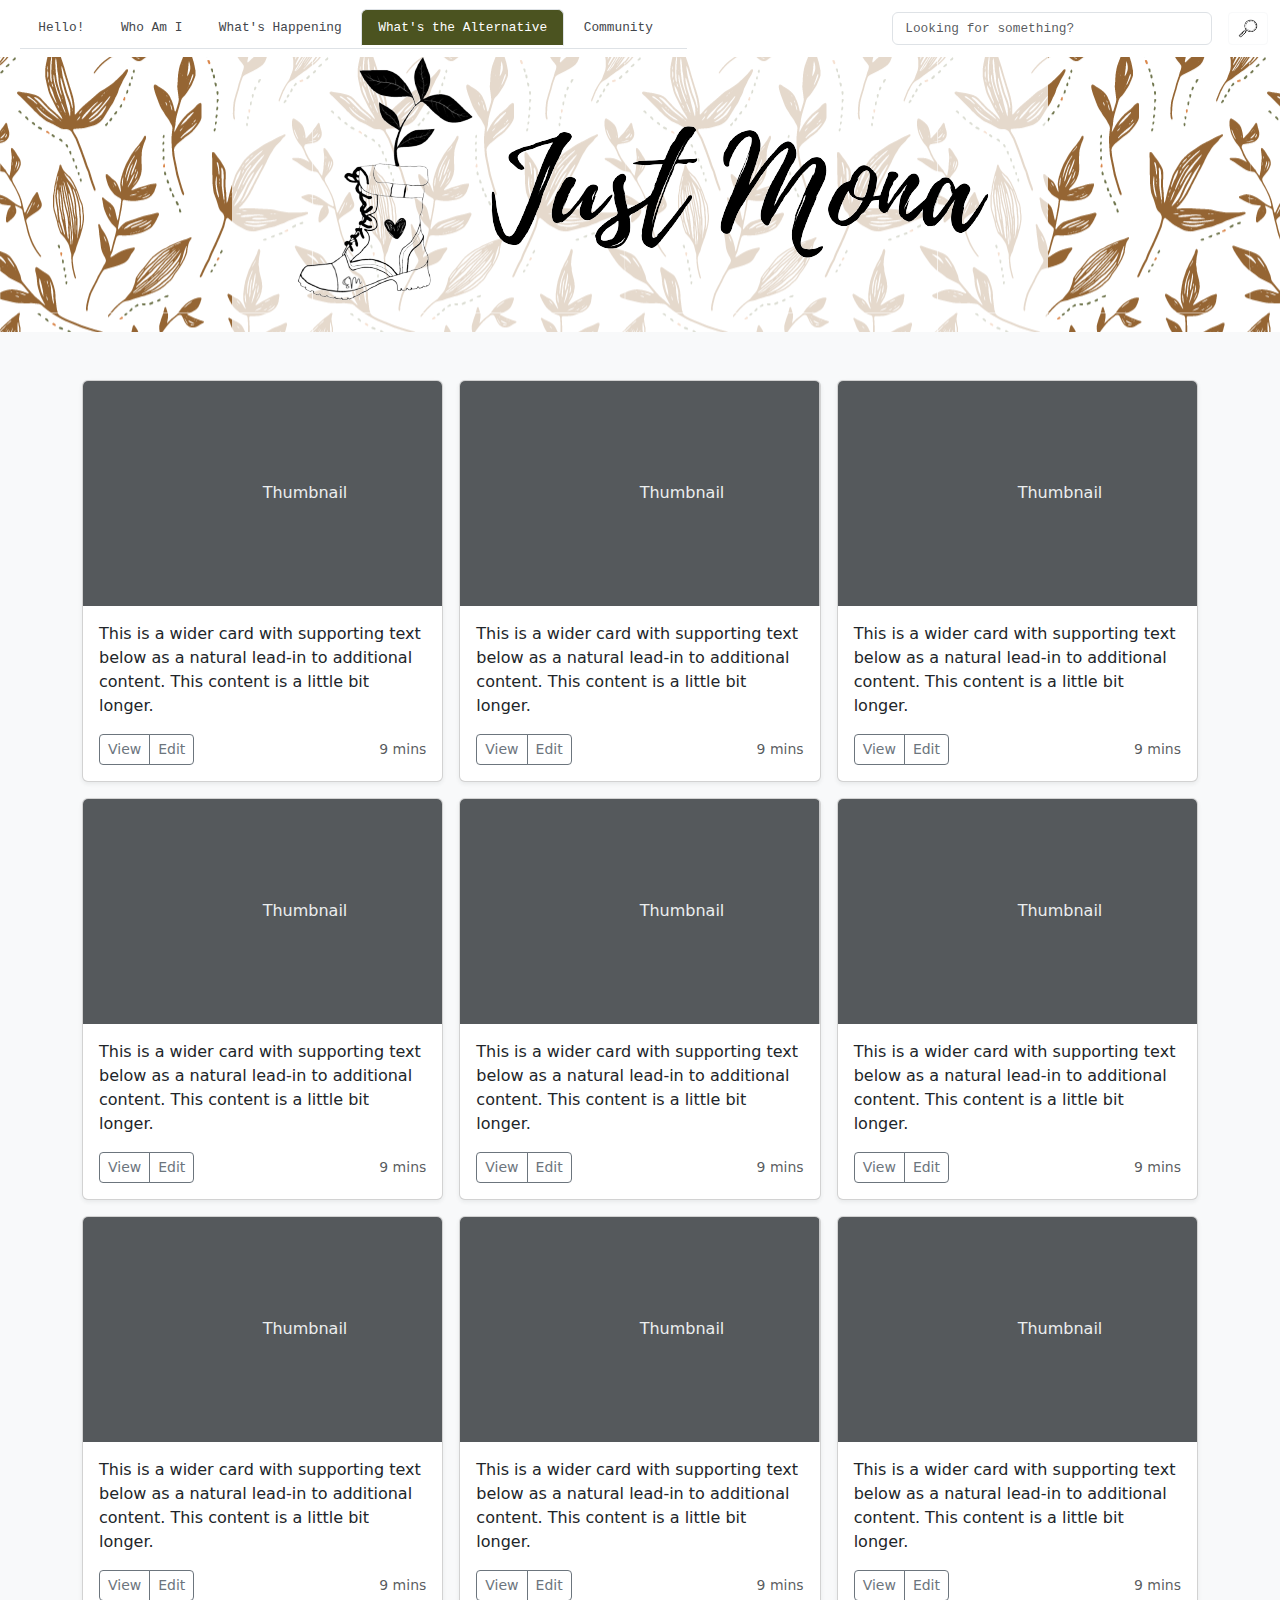
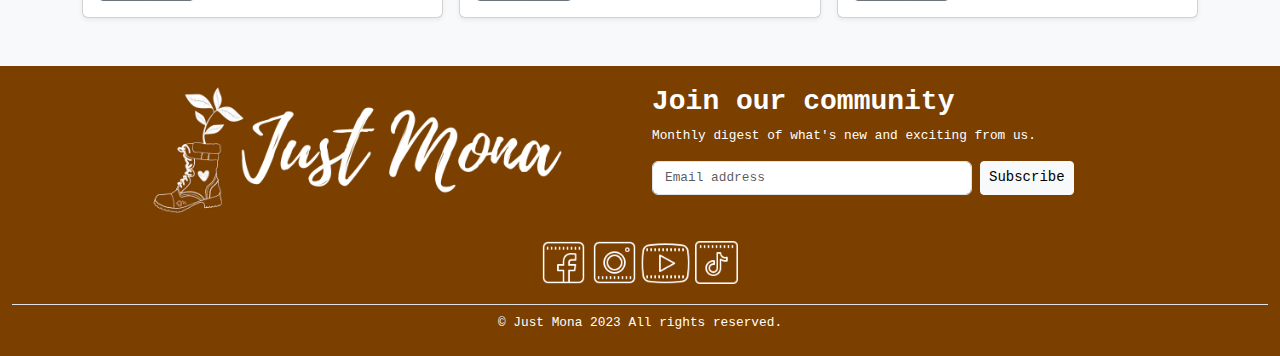
==== alternatives.html @ 9b521061 "activate multipage" ====
<!DOCTYPE html>
<html lang="en">
<head>
    <meta charset="UTF-8">
    <meta http-equiv="X-UA-Compatible" content="IE=edge">
    <meta name="viewport" content="width=device-width, initial-scale=1.0">
    <title>Document</title>
       <!-- bootstrap css -->
    <link href="bootstrap/css/bootstrap.min.css" rel="stylesheet">
    <link rel="stylesheet" href="style.css">
    
</head>
<body>
      <!-- navbar -->
<nav class="navbar fixed-top">
  <div class="container-fluid">
  
    <div class="d-md-none">
      <button class="navbar-toggler" type="button" data-bs-toggle="offcanvas" data-bs-target="#navbarOffcanvasmd" 
        aria-controls="navbarOffcanvasmdLabel">
        <img src="mp1\logo.png" class="menu">
      </button>
  </div>
  <div class="d-none d-md-block">
    <ul class="nav nav-tabs mx-2 pe-3">
      <li class="nav-item">
        <a class="nav-link" href="index.html">Hello!</a>
      </li>
      <li class="nav-item">
        <a class="nav-link" href="whoami.html">Who Am I</a>
      </li>
      <li class="nav-item">
        <a class="nav-link" href="whatshappening.html">What's Happening</a>
      </li>
      <li class="nav-item">
        <a class="nav-link active" href="alternatives.html">What's the Alternative</a>
      </li>
      <li class="nav-item">
        <a class="nav-link" href="community.html">Community</a>
      </li>
    </ul>
    </div>
    <div>
    <div class="d-flex float-end">
    <form class="me-3">
      <input type="text" class="form-control" placeholder="Looking for something?">
    </form>
    <button type="button" class="btn btn-outline-light btn-sm"><img src=mp1/icons8-search-80.png class="buttons"></button>
    </div>
    </div>
  <!-- offcanvas menu-->  
      <div class="offcanvas offcanvas-start" tabindex="-1" id="navbarOffcanvasmd" aria-labelledby="navbarOffcanvasmdLabel">
        <div class="d-flex justify-content-end">
        <button type="button" class="btn-close mx-2 my-2" data-bs-dismiss="offcanvas" aria-label="Close"></button>
        </div>
        <div class="offcanvasitem"><img src="mp1/banner2.png" class="img-fluid"></div>
        <br>
        <ul class="nav nav-pills flex-column text-center">
        <li> <a class="nav-link" aria-current="page" href="index.html">Hello!</a></li>
        <li> <a class="nav-link" href="whoami.html">Who Am I</a></li>
        <li> <a class="nav-link" href="whatshappening.html">What's Happening</a></li>
        <li> <a class="nav-link active" href="alternatives.html">What's the Alternative</a></li>
        <li> <a class="nav-link" href="community.html">Community</a></li>
        </ul>
        <br>
        <br>
        <br>
          <div class="container text-center">
            <form class="offcanvasitem">
                <h2><strong>Join our community</strong></h2>
                <p>Monthly digest of what's new and exciting from us.</p>
                <div class="d-flex gap-2">
                  <label for="newsletter1" class="visually-hidden">Email address</label>
                  <input id="newsletter1" type="text" class="form-control" placeholder="Email address">
                  <button class="btn btn-light" type="button">Subscribe</button>
                </div>
              </form>
          </div>
          <div class="container">
            <ul class="list-unstyled d-flex justify-content-center">
              <li><a class="link-dark" href="#"><img src=mp1/icons8-facebook-64.png class="icons"></a></li>
              <li><a class="link-dark" href="#"><img src=mp1/icons8-instagram-64.png class="icons"></a></li>
              <li><a class="link-dark" href="#"><img src=mp1/icons8-youtube-64.png class="icons"></a></li>
              <li><a class="link-dark" href="#"><img src=mp1/icons8-tiktok-64.png class="icons"></a></li>
            </ul>
          </div>
        </div>
      </div>
</nav>


      <!-- header -->
  <div class="containerheader">
    <div class="container-fluid text-center"> 
      <div class="d-none d-md-block"><img src="mp1/banner.png" class="banner"></div>
    </div>
  </div>
      <!-- content -->
      <div class="album py-5 bg-light">
        <div class="container">
    
          <div class="row row-cols-1 row-cols-sm-2 row-cols-md-3 g-3">
            <div class="col">
              <div class="card shadow-sm">
                <svg class="bd-placeholder-img card-img-top" width="100%" height="225" xmlns="http://www.w3.org/2000/svg" role="img" aria-label="Placeholder: Thumbnail" preserveAspectRatio="xMidYMid slice" focusable="false"><title>Placeholder</title><rect width="100%" height="100%" fill="#55595c"></rect><text x="50%" y="50%" fill="#eceeef" dy=".3em">Thumbnail</text></svg>
                <div class="card-body">
                  <p class="card-text">This is a wider card with supporting text below as a natural lead-in to additional content. This content is a little bit longer.</p>
                  <div class="d-flex justify-content-between align-items-center">
                    <div class="btn-group">
                      <button type="button" class="btn btn-sm btn-outline-secondary">View</button>
                      <button type="button" class="btn btn-sm btn-outline-secondary">Edit</button>
                    </div>
                    <small class="text-muted">9 mins</small>
                  </div>
                </div>
              </div>
            </div>
            <div class="col">
              <div class="card shadow-sm">
                <svg class="bd-placeholder-img card-img-top" width="100%" height="225" xmlns="http://www.w3.org/2000/svg" role="img" aria-label="Placeholder: Thumbnail" preserveAspectRatio="xMidYMid slice" focusable="false"><title>Placeholder</title><rect width="100%" height="100%" fill="#55595c"></rect><text x="50%" y="50%" fill="#eceeef" dy=".3em">Thumbnail</text></svg>
                <div class="card-body">
                  <p class="card-text">This is a wider card with supporting text below as a natural lead-in to additional content. This content is a little bit longer.</p>
                  <div class="d-flex justify-content-between align-items-center">
                    <div class="btn-group">
                      <button type="button" class="btn btn-sm btn-outline-secondary">View</button>
                      <button type="button" class="btn btn-sm btn-outline-secondary">Edit</button>
                    </div>
                    <small class="text-muted">9 mins</small>
                  </div>
                </div>
              </div>
            </div>
            <div class="col">
              <div class="card shadow-sm">
                <svg class="bd-placeholder-img card-img-top" width="100%" height="225" xmlns="http://www.w3.org/2000/svg" role="img" aria-label="Placeholder: Thumbnail" preserveAspectRatio="xMidYMid slice" focusable="false"><title>Placeholder</title><rect width="100%" height="100%" fill="#55595c"></rect><text x="50%" y="50%" fill="#eceeef" dy=".3em">Thumbnail</text></svg>
                <div class="card-body">
                  <p class="card-text">This is a wider card with supporting text below as a natural lead-in to additional content. This content is a little bit longer.</p>
                  <div class="d-flex justify-content-between align-items-center">
                    <div class="btn-group">
                      <button type="button" class="btn btn-sm btn-outline-secondary">View</button>
                      <button type="button" class="btn btn-sm btn-outline-secondary">Edit</button>
                    </div>
                    <small class="text-muted">9 mins</small>
                  </div>
                </div>
              </div>
            </div>
    
            <div class="col">
              <div class="card shadow-sm">
                <svg class="bd-placeholder-img card-img-top" width="100%" height="225" xmlns="http://www.w3.org/2000/svg" role="img" aria-label="Placeholder: Thumbnail" preserveAspectRatio="xMidYMid slice" focusable="false"><title>Placeholder</title><rect width="100%" height="100%" fill="#55595c"></rect><text x="50%" y="50%" fill="#eceeef" dy=".3em">Thumbnail</text></svg>
                <div class="card-body">
                  <p class="card-text">This is a wider card with supporting text below as a natural lead-in to additional content. This content is a little bit longer.</p>
                  <div class="d-flex justify-content-between align-items-center">
                    <div class="btn-group">
                      <button type="button" class="btn btn-sm btn-outline-secondary">View</button>
                      <button type="button" class="btn btn-sm btn-outline-secondary">Edit</button>
                    </div>
                    <small class="text-muted">9 mins</small>
                  </div>
                </div>
              </div>
            </div>
            <div class="col">
              <div class="card shadow-sm">
                <svg class="bd-placeholder-img card-img-top" width="100%" height="225" xmlns="http://www.w3.org/2000/svg" role="img" aria-label="Placeholder: Thumbnail" preserveAspectRatio="xMidYMid slice" focusable="false"><title>Placeholder</title><rect width="100%" height="100%" fill="#55595c"></rect><text x="50%" y="50%" fill="#eceeef" dy=".3em">Thumbnail</text></svg>
                <div class="card-body">
                  <p class="card-text">This is a wider card with supporting text below as a natural lead-in to additional content. This content is a little bit longer.</p>
                  <div class="d-flex justify-content-between align-items-center">
                    <div class="btn-group">
                      <button type="button" class="btn btn-sm btn-outline-secondary">View</button>
                      <button type="button" class="btn btn-sm btn-outline-secondary">Edit</button>
                    </div>
                    <small class="text-muted">9 mins</small>
                  </div>
                </div>
              </div>
            </div>
            <div class="col">
              <div class="card shadow-sm">
                <svg class="bd-placeholder-img card-img-top" width="100%" height="225" xmlns="http://www.w3.org/2000/svg" role="img" aria-label="Placeholder: Thumbnail" preserveAspectRatio="xMidYMid slice" focusable="false"><title>Placeholder</title><rect width="100%" height="100%" fill="#55595c"></rect><text x="50%" y="50%" fill="#eceeef" dy=".3em">Thumbnail</text></svg>
                <div class="card-body">
                  <p class="card-text">This is a wider card with supporting text below as a natural lead-in to additional content. This content is a little bit longer.</p>
                  <div class="d-flex justify-content-between align-items-center">
                    <div class="btn-group">
                      <button type="button" class="btn btn-sm btn-outline-secondary">View</button>
                      <button type="button" class="btn btn-sm btn-outline-secondary">Edit</button>
                    </div>
                    <small class="text-muted">9 mins</small>
                  </div>
                </div>
              </div>
            </div>
    
            <div class="col">
              <div class="card shadow-sm">
                <svg class="bd-placeholder-img card-img-top" width="100%" height="225" xmlns="http://www.w3.org/2000/svg" role="img" aria-label="Placeholder: Thumbnail" preserveAspectRatio="xMidYMid slice" focusable="false"><title>Placeholder</title><rect width="100%" height="100%" fill="#55595c"></rect><text x="50%" y="50%" fill="#eceeef" dy=".3em">Thumbnail</text></svg>
                <div class="card-body">
                  <p class="card-text">This is a wider card with supporting text below as a natural lead-in to additional content. This content is a little bit longer.</p>
                  <div class="d-flex justify-content-between align-items-center">
                    <div class="btn-group">
                      <button type="button" class="btn btn-sm btn-outline-secondary">View</button>
                      <button type="button" class="btn btn-sm btn-outline-secondary">Edit</button>
                    </div>
                    <small class="text-muted">9 mins</small>
                  </div>
                </div>
              </div>
            </div>
            <div class="col">
              <div class="card shadow-sm">
                <svg class="bd-placeholder-img card-img-top" width="100%" height="225" xmlns="http://www.w3.org/2000/svg" role="img" aria-label="Placeholder: Thumbnail" preserveAspectRatio="xMidYMid slice" focusable="false"><title>Placeholder</title><rect width="100%" height="100%" fill="#55595c"></rect><text x="50%" y="50%" fill="#eceeef" dy=".3em">Thumbnail</text></svg>
                <div class="card-body">
                  <p class="card-text">This is a wider card with supporting text below as a natural lead-in to additional content. This content is a little bit longer.</p>
                  <div class="d-flex justify-content-between align-items-center">
                    <div class="btn-group">
                      <button type="button" class="btn btn-sm btn-outline-secondary">View</button>
                      <button type="button" class="btn btn-sm btn-outline-secondary">Edit</button>
                    </div>
                    <small class="text-muted">9 mins</small>
                  </div>
                </div>
              </div>
            </div>
            <div class="col">
              <div class="card shadow-sm">
                <svg class="bd-placeholder-img card-img-top" width="100%" height="225" xmlns="http://www.w3.org/2000/svg" role="img" aria-label="Placeholder: Thumbnail" preserveAspectRatio="xMidYMid slice" focusable="false"><title>Placeholder</title><rect width="100%" height="100%" fill="#55595c"></rect><text x="50%" y="50%" fill="#eceeef" dy=".3em">Thumbnail</text></svg>
                <div class="card-body">
                  <p class="card-text">This is a wider card with supporting text below as a natural lead-in to additional content. This content is a little bit longer.</p>
                  <div class="d-flex justify-content-between align-items-center">
                    <div class="btn-group">
                      <button type="button" class="btn btn-sm btn-outline-secondary">View</button>
                      <button type="button" class="btn btn-sm btn-outline-secondary">Edit</button>
                    </div>
                    <small class="text-muted">9 mins</small>
                  </div>
                </div>
              </div>
            </div>
          </div>
        </div>
      </div>
   
      <!-- Footer -->
<footer class="footer">
<div class="container d-none d-md-block">
<div class="row py-3">
<div class="col text-center align-items-center">
  <img src="mp1/footer.png" alt="logo" class="footerlogo">
</div>
<div class="col">
  <form>
    <h3><strong>Join our community</strong> </h3>
    <p>Monthly digest of what's new and exciting from us.</p>
    <div class="d-flex gap-2">
      <label for="newsletter1" class="visually-hidden">Email address</label>
      <input id="newsletter1" type="text" class="form-control" placeholder="Email address">
      <button class="btn btn-light btn-sm" type="button">Subscribe</button>
    </div>
  </form>
</div>
</div>
</div>
<div class="container-fluid">
  <ul class="list-unstyled d-flex pt-2 justify-content-center">
    <li><a class="link-dark" href="#"><img src=mp1/icons8-facebook-64.png class="icons"></a></li>
    <li><a class="link-dark" href="#"><img src=mp1/icons8-instagram-64.png class="icons"></a></li>
    <li><a class="link-dark" href="#"><img src=mp1/icons8-youtube-64.png class="icons"></a></li>
    <li><a class="link-dark" href="#"><img src=mp1/icons8-tiktok-64.png class="icons"></a></li>
  </ul>
<div class="d-flex justify-content-center py-2 border-top">
  <p class="text-center">© Just Mona 2023 All rights reserved.</p>
</div>
</div>
</footer>
  
    <script src="bootstrap/js/bootstrap.bundle.min.js"></script>
</body>
</html>
---- style.css ----
.navbar {
  background: white;
  height: 5w;
}

.nav-pills .nav-link {
  font-family:'Courier New', Courier, monospace;
  font-size: 15px;
  padding: .5vw;
  color: #43464b;
}

.nav-pills .nav-link.active {
  color:white;
  background-color: #4b5320;
}

.nav-tabs .nav-link{
  font-family:'Courier New', Courier, monospace;
  font-size: 1vw;
  margin: .1vw;
  color: #43464b;
}

.nav-tabs .nav-link.active {
  color:white;
  background-color: #4b5320;
}

.button {
  border-radius: 50%;
}

.form-control {
  width: 25vw;
  min-height: 1.5vw;
  font-family:'Courier New', Courier, monospace;
  font-size: 1vw;
}

@media only screen and (max-width: 768px) {
  .form-control {
    width: 50vw;
    min-height: 8vw;
    font-family:'Courier New', Courier, monospace;
    font-size: 2vw;
  }
}

.buttons {
  height: 1.7vw;
  width: 1.7vw;
}

@media only screen and (max-width: 768px) {
  .buttons {
    height: 3vw;
    width: 3vw;

  }
}

.menu {
  background-color: white ;
  height: 8vw;
}

.containerheader {
  background-image: url("mp1/orange.png");
  align-content: center;
  
}

.banner {
  max-width: auto;
  height: auto;
  margin-top: 2vw;
  border: 2px;
  background-size:contain;
  background-color: rgba(255, 255, 255, 0.753)
  
}

.offcanvasitem {
  font-family:'Courier New', Courier, monospace;
  font-size: 10px;
  text-align: center;
}

.icons {
  height: 4vw;
  width: 4vw; 
  color:azure;
}

.footer {
  background-color: #7b3f00;
  font-family: 'Courier New', Courier, monospace;
  font-size: 1vw;
  color: white;;
  padding-top: 3px;
}

.footerlogo {
  height: 10vw;
  width:auto;
}
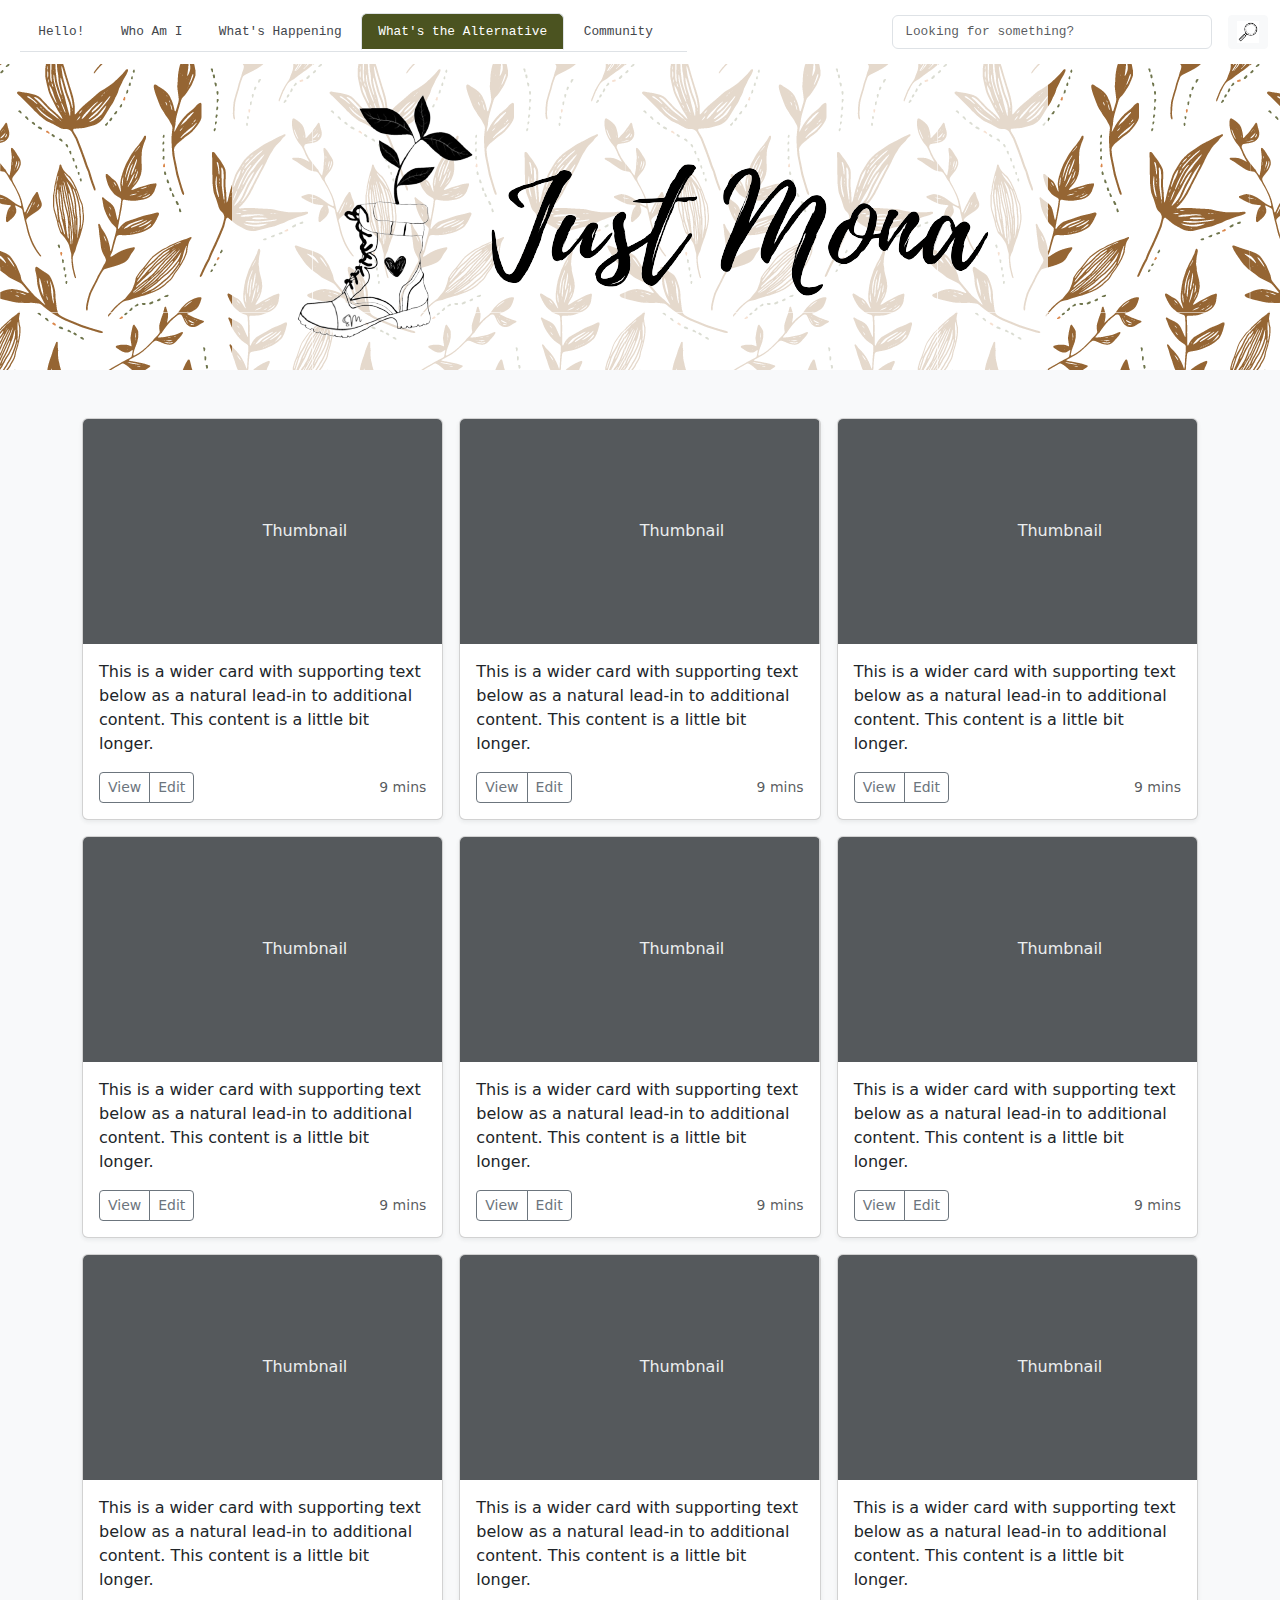
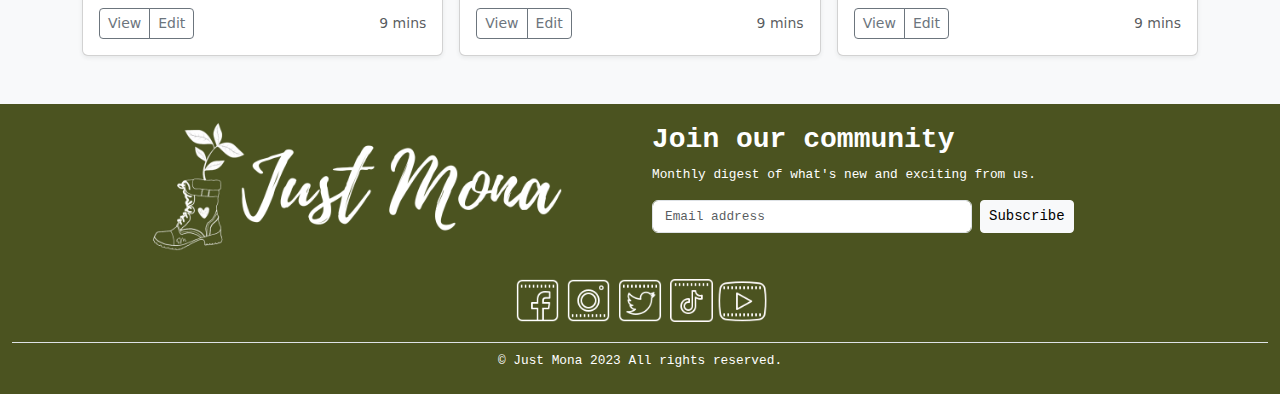
==== commit 7ff33120: "change in navbar" ====
--- a/alternatives.html
+++ b/alternatives.html
@@ -13,16 +13,13 @@
 <body>
       <!-- navbar -->
 <nav class="navbar fixed-top">
-  <div class="container-fluid">
-  
+  <div class="container-fluid ">
     <div class="d-md-none">
-      <button class="navbar-toggler" type="button" data-bs-toggle="offcanvas" data-bs-target="#navbarOffcanvasmd" 
-        aria-controls="navbarOffcanvasmdLabel">
-        <img src="mp1\logo.png" class="menu">
-      </button>
-  </div>
+        <img src="mp1\logo.png" class="menu" data-bs-toggle="offcanvas" role="button" data-bs-target="#navbarOffcanvas">
+    </div>
   <div class="d-none d-md-block">
     <ul class="nav nav-tabs mx-2 pe-3">
+    <!--Page active links-->
       <li class="nav-item">
         <a class="nav-link" href="index.html">Hello!</a>
       </li>
@@ -45,18 +42,27 @@
     <form class="me-3">
       <input type="text" class="form-control" placeholder="Looking for something?">
     </form>
-    <button type="button" class="btn btn-outline-light btn-sm"><img src=mp1/icons8-search-80.png class="buttons"></button>
+    <button type="button" class="btn btn-light btn-sm"><img src=mp1/icons8-search-80.png class="buttons"></button>
     </div>
     </div>
   <!-- offcanvas menu-->  
-      <div class="offcanvas offcanvas-start" tabindex="-1" id="navbarOffcanvasmd" aria-labelledby="navbarOffcanvasmdLabel">
-        <div class="d-flex justify-content-end">
-        <button type="button" class="btn-close mx-2 my-2" data-bs-dismiss="offcanvas" aria-label="Close"></button>
-        </div>
-        <div class="offcanvasitem"><img src="mp1/banner2.png" class="img-fluid"></div>
-        <br>
+      <div class="offcanvas offcanvas-start" data-bs-scroll="true" tabindex="-1" id="navbarOffcanvas">
+        <div class="offcanvas-header">
+        <div class="container">
+          <div class="row justify-content-end">
+        <button type="button" class="btn-close mx-2 my-2" data-bs-dismiss="offcanvas"></button>
+        </div>
+        <div class="row">
+          <img src="mp1/banner2.png" class="img-fluid">
+        </div>
+        </div>
+        </div>
+
+        <div class="offcanvas-body justify-content-center" id="offcanvasitem">
+        <br>
+      <!--Page active links-->
         <ul class="nav nav-pills flex-column text-center">
-        <li> <a class="nav-link" aria-current="page" href="index.html">Hello!</a></li>
+        <li> <a class="nav-link" href="index.html">Hello!</a></li>
         <li> <a class="nav-link" href="whoami.html">Who Am I</a></li>
         <li> <a class="nav-link" href="whatshappening.html">What's Happening</a></li>
         <li> <a class="nav-link active" href="alternatives.html">What's the Alternative</a></li>
@@ -64,8 +70,7 @@
         </ul>
         <br>
         <br>
-        <br>
-          <div class="container text-center">
+        <div class="container text-center">
             <form class="offcanvasitem">
                 <h2><strong>Join our community</strong></h2>
                 <p>Monthly digest of what's new and exciting from us.</p>
@@ -74,23 +79,26 @@
                   <input id="newsletter1" type="text" class="form-control" placeholder="Email address">
                   <button class="btn btn-light" type="button">Subscribe</button>
                 </div>
-              </form>
-          </div>
-          <div class="container">
+            </form>
+        </div>
+        <br>
+        <div class="container">
             <ul class="list-unstyled d-flex justify-content-center">
-              <li><a class="link-dark" href="#"><img src=mp1/icons8-facebook-64.png class="icons"></a></li>
-              <li><a class="link-dark" href="#"><img src=mp1/icons8-instagram-64.png class="icons"></a></li>
-              <li><a class="link-dark" href="#"><img src=mp1/icons8-youtube-64.png class="icons"></a></li>
-              <li><a class="link-dark" href="#"><img src=mp1/icons8-tiktok-64.png class="icons"></a></li>
+              <li><a href="#"><img src=mp1/icons8-facebook-64-dark.png class="icons"></a></li>
+              <li><a href="#"><img src=mp1/icons8-instagram-64-dark.png class="icons"></a></li>
+              <li><a href="#"><img src=mp1/icons8-twitter-squared-64-dark.png class="icons"></a></li>
+              <li><a href="#"><img src=mp1/icons8-tiktok-64-dark.png class="icons"></a></li>
+              <li><a href="#"><img src=mp1/icons8-youtube-64-dark.png class="icons"></a></li>
             </ul>
-          </div>
+        </div>
         </div>
       </div>
+  </div>
 </nav>
 
 
       <!-- header -->
-  <div class="containerheader">
+  <div class="homeheader">
     <div class="container-fluid text-center"> 
       <div class="d-none d-md-block"><img src="mp1/banner.png" class="banner"></div>
     </div>
@@ -249,9 +257,10 @@
   <img src="mp1/footer.png" alt="logo" class="footerlogo">
 </div>
 <div class="col">
-  <form>
+  
     <h3><strong>Join our community</strong> </h3>
     <p>Monthly digest of what's new and exciting from us.</p>
+    <form>
     <div class="d-flex gap-2">
       <label for="newsletter1" class="visually-hidden">Email address</label>
       <input id="newsletter1" type="text" class="form-control" placeholder="Email address">
@@ -265,8 +274,9 @@
   <ul class="list-unstyled d-flex pt-2 justify-content-center">
     <li><a class="link-dark" href="#"><img src=mp1/icons8-facebook-64.png class="icons"></a></li>
     <li><a class="link-dark" href="#"><img src=mp1/icons8-instagram-64.png class="icons"></a></li>
+    <li><a class="link-dark" href="#"><img src=mp1/icons8-twitter-squared-64.png class="icons"></a></li>
+    <li><a class="link-dark" href="#"><img src=mp1/icons8-tiktok-64.png class="icons"></a></li>
     <li><a class="link-dark" href="#"><img src=mp1/icons8-youtube-64.png class="icons"></a></li>
-    <li><a class="link-dark" href="#"><img src=mp1/icons8-tiktok-64.png class="icons"></a></li>
   </ul>
 <div class="d-flex justify-content-center py-2 border-top">
   <p class="text-center">© Just Mona 2023 All rights reserved.</p>
--- a/style.css
+++ b/style.css
@@ -1,8 +1,15 @@
+
 .navbar {
   background: white;
-  height: 5w;
+  height: 5vw;
 }
 
+@media only screen and (max-width:768px) {
+  .navbar{
+    background: #4b5320;
+    height: 12vw;
+  } 
+}
 .nav-pills .nav-link {
   font-family:'Courier New', Courier, monospace;
   font-size: 15px;
@@ -20,6 +27,7 @@
   font-size: 1vw;
   margin: .1vw;
   color: #43464b;
+  background-color: white;
 }
 
 .nav-tabs .nav-link.active {
@@ -27,8 +35,12 @@
   background-color: #4b5320;
 }
 
-.button {
+.menu {
+  background-color: white ;
+  height: 10vw;
+  padding: .5vw;
   border-radius: 50%;
+  align-items: center;
 }
 
 .form-control {
@@ -41,7 +53,7 @@
 @media only screen and (max-width: 768px) {
   .form-control {
     width: 50vw;
-    min-height: 8vw;
+    min-height: 5vw;
     font-family:'Courier New', Courier, monospace;
     font-size: 2vw;
   }
@@ -50,6 +62,7 @@
 .buttons {
   height: 1.7vw;
   width: 1.7vw;
+  background-color: white;
 }
 
 @media only screen and (max-width: 768px) {
@@ -60,12 +73,9 @@
   }
 }
 
-.menu {
-  background-color: white ;
-  height: 8vw;
-}
 
-.containerheader {
+
+.homeheader {
   background-image: url("mp1/orange.png");
   align-content: center;
   
@@ -74,10 +84,16 @@
 .banner {
   max-width: auto;
   height: auto;
-  margin-top: 2vw;
+  margin-top: 5vw;
   border: 2px;
   background-size:contain;
   background-color: rgba(255, 255, 255, 0.753)
+}
+
+.header {
+  max-width: auto;
+  height: 7vw;
+  margin-top: 5vw;
   
 }
 
@@ -94,7 +110,7 @@
 }
 
 .footer {
-  background-color: #7b3f00;
+  background-color: #4b5320;
   font-family: 'Courier New', Courier, monospace;
   font-size: 1vw;
   color: white;;
@@ -104,4 +120,37 @@
 .footerlogo {
   height: 10vw;
   width:auto;
-}+}
+
+.content {
+  font-family: 'Courier New', Courier, monospace;
+  font-size: medium;
+  color: white;
+  text-align: center;
+  background-color: #4b5320;
+  border: 2px;
+  border-color: aliceblue;
+  margin: 2px;
+}
+
+/* Who Am I */
+
+.profilepic {
+  height: 30vw;
+  width: 30vw;
+  border-radius: 50%;
+}
+
+.aboutmeone {
+  width:10vw;
+  height: auto;
+  float:left;
+  background-color: #4b5320;
+}
+
+.aboutmetwo {
+  width:90vw;
+  height: auto;
+  font-family: 'Courier New', Courier, monospace;
+}
+
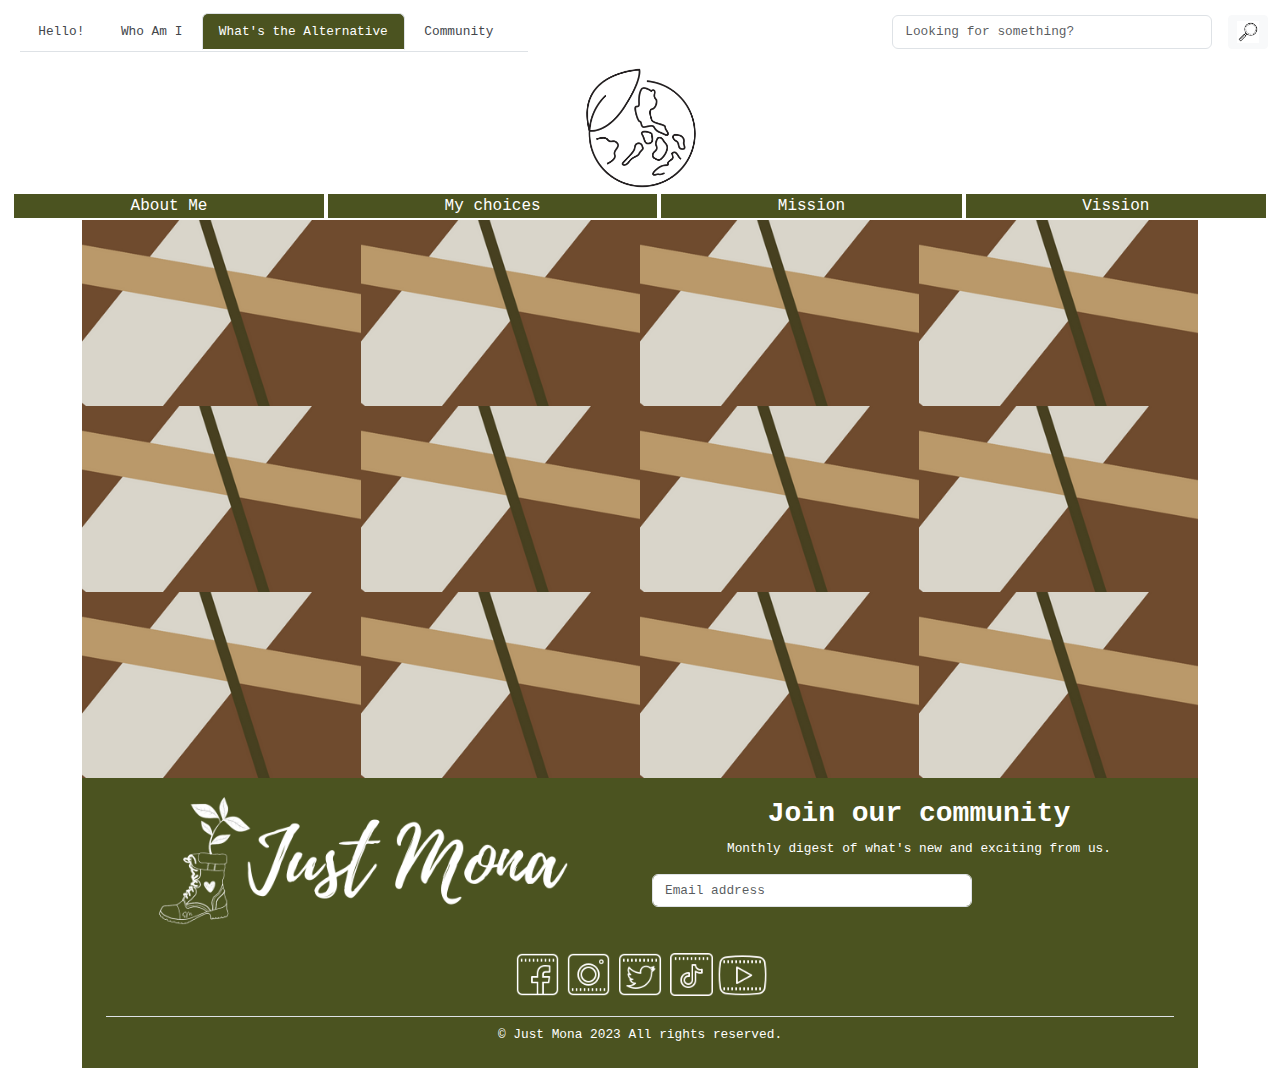
==== commit 789c481d: "changes" ====
--- a/alternatives.html
+++ b/alternatives.html
@@ -27,9 +27,6 @@
         <a class="nav-link" href="whoami.html">Who Am I</a>
       </li>
       <li class="nav-item">
-        <a class="nav-link" href="whatshappening.html">What's Happening</a>
-      </li>
-      <li class="nav-item">
         <a class="nav-link active" href="alternatives.html">What's the Alternative</a>
       </li>
       <li class="nav-item">
@@ -64,7 +61,6 @@
         <ul class="nav nav-pills flex-column text-center">
         <li> <a class="nav-link" href="index.html">Hello!</a></li>
         <li> <a class="nav-link" href="whoami.html">Who Am I</a></li>
-        <li> <a class="nav-link" href="whatshappening.html">What's Happening</a></li>
         <li> <a class="nav-link active" href="alternatives.html">What's the Alternative</a></li>
         <li> <a class="nav-link" href="community.html">Community</a></li>
         </ul>
@@ -77,7 +73,23 @@
                 <div class="d-flex gap-2">
                   <label for="newsletter1" class="visually-hidden">Email address</label>
                   <input id="newsletter1" type="text" class="form-control" placeholder="Email address">
-                  <button class="btn btn-light" type="button">Subscribe</button>
+                  <button class="btn btn-light btn-sm" type="button" data-bs-toggle="modal" data-bs-target="#subscribeModal">Subscribe</button>
+                    <div class="modal fade" id="subscribeModal" tabindex="-1" aria-labelledby="subscribeModalLabel" aria-hidden="true">
+                      <div class="modal-dialog">
+                        <div class="modal-content">
+                          <div class="modal-header">
+                            <h1 class="modal-title" id="subscribeModalLabel">Welcome!</h1>
+                            <button type="button" class="btn-close" data-bs-dismiss="modal" aria-label="Close"></button>
+                          </div>
+                          <div class="modal-body">
+                            Thank you for choosing to be a part of this community.
+                          </div>
+                          <div class="modal-footer">
+                            <button type="button" class="btn btn-secondary" data-bs-dismiss="modal">Close</button>
+                          </div>
+                        </div>
+                      </div>
+                    </div>
                 </div>
             </form>
         </div>
@@ -96,159 +108,216 @@
   </div>
 </nav>
 
-
       <!-- header -->
-  <div class="homeheader">
-    <div class="container-fluid text-center"> 
-      <div class="d-none d-md-block"><img src="mp1/banner.png" class="banner"></div>
-    </div>
-  </div>
+<div class="container-fluid text-center"> 
+  <div class="d-none d-md-block"><img src="mp1/earth.png" class="header">
+</div>
+</div>
+
       <!-- content -->
-      <div class="album py-5 bg-light">
-        <div class="container">
-    
-          <div class="row row-cols-1 row-cols-sm-2 row-cols-md-3 g-3">
-            <div class="col">
-              <div class="card shadow-sm">
-                <svg class="bd-placeholder-img card-img-top" width="100%" height="225" xmlns="http://www.w3.org/2000/svg" role="img" aria-label="Placeholder: Thumbnail" preserveAspectRatio="xMidYMid slice" focusable="false"><title>Placeholder</title><rect width="100%" height="100%" fill="#55595c"></rect><text x="50%" y="50%" fill="#eceeef" dy=".3em">Thumbnail</text></svg>
-                <div class="card-body">
-                  <p class="card-text">This is a wider card with supporting text below as a natural lead-in to additional content. This content is a little bit longer.</p>
-                  <div class="d-flex justify-content-between align-items-center">
-                    <div class="btn-group">
-                      <button type="button" class="btn btn-sm btn-outline-secondary">View</button>
-                      <button type="button" class="btn btn-sm btn-outline-secondary">Edit</button>
-                    </div>
-                    <small class="text-muted">9 mins</small>
-                  </div>
-                </div>
-              </div>
-            </div>
-            <div class="col">
-              <div class="card shadow-sm">
-                <svg class="bd-placeholder-img card-img-top" width="100%" height="225" xmlns="http://www.w3.org/2000/svg" role="img" aria-label="Placeholder: Thumbnail" preserveAspectRatio="xMidYMid slice" focusable="false"><title>Placeholder</title><rect width="100%" height="100%" fill="#55595c"></rect><text x="50%" y="50%" fill="#eceeef" dy=".3em">Thumbnail</text></svg>
-                <div class="card-body">
-                  <p class="card-text">This is a wider card with supporting text below as a natural lead-in to additional content. This content is a little bit longer.</p>
-                  <div class="d-flex justify-content-between align-items-center">
-                    <div class="btn-group">
-                      <button type="button" class="btn btn-sm btn-outline-secondary">View</button>
-                      <button type="button" class="btn btn-sm btn-outline-secondary">Edit</button>
-                    </div>
-                    <small class="text-muted">9 mins</small>
-                  </div>
-                </div>
-              </div>
-            </div>
-            <div class="col">
-              <div class="card shadow-sm">
-                <svg class="bd-placeholder-img card-img-top" width="100%" height="225" xmlns="http://www.w3.org/2000/svg" role="img" aria-label="Placeholder: Thumbnail" preserveAspectRatio="xMidYMid slice" focusable="false"><title>Placeholder</title><rect width="100%" height="100%" fill="#55595c"></rect><text x="50%" y="50%" fill="#eceeef" dy=".3em">Thumbnail</text></svg>
-                <div class="card-body">
-                  <p class="card-text">This is a wider card with supporting text below as a natural lead-in to additional content. This content is a little bit longer.</p>
-                  <div class="d-flex justify-content-between align-items-center">
-                    <div class="btn-group">
-                      <button type="button" class="btn btn-sm btn-outline-secondary">View</button>
-                      <button type="button" class="btn btn-sm btn-outline-secondary">Edit</button>
-                    </div>
-                    <small class="text-muted">9 mins</small>
-                  </div>
-                </div>
-              </div>
-            </div>
-    
-            <div class="col">
-              <div class="card shadow-sm">
-                <svg class="bd-placeholder-img card-img-top" width="100%" height="225" xmlns="http://www.w3.org/2000/svg" role="img" aria-label="Placeholder: Thumbnail" preserveAspectRatio="xMidYMid slice" focusable="false"><title>Placeholder</title><rect width="100%" height="100%" fill="#55595c"></rect><text x="50%" y="50%" fill="#eceeef" dy=".3em">Thumbnail</text></svg>
-                <div class="card-body">
-                  <p class="card-text">This is a wider card with supporting text below as a natural lead-in to additional content. This content is a little bit longer.</p>
-                  <div class="d-flex justify-content-between align-items-center">
-                    <div class="btn-group">
-                      <button type="button" class="btn btn-sm btn-outline-secondary">View</button>
-                      <button type="button" class="btn btn-sm btn-outline-secondary">Edit</button>
-                    </div>
-                    <small class="text-muted">9 mins</small>
-                  </div>
-                </div>
-              </div>
-            </div>
-            <div class="col">
-              <div class="card shadow-sm">
-                <svg class="bd-placeholder-img card-img-top" width="100%" height="225" xmlns="http://www.w3.org/2000/svg" role="img" aria-label="Placeholder: Thumbnail" preserveAspectRatio="xMidYMid slice" focusable="false"><title>Placeholder</title><rect width="100%" height="100%" fill="#55595c"></rect><text x="50%" y="50%" fill="#eceeef" dy=".3em">Thumbnail</text></svg>
-                <div class="card-body">
-                  <p class="card-text">This is a wider card with supporting text below as a natural lead-in to additional content. This content is a little bit longer.</p>
-                  <div class="d-flex justify-content-between align-items-center">
-                    <div class="btn-group">
-                      <button type="button" class="btn btn-sm btn-outline-secondary">View</button>
-                      <button type="button" class="btn btn-sm btn-outline-secondary">Edit</button>
-                    </div>
-                    <small class="text-muted">9 mins</small>
-                  </div>
-                </div>
-              </div>
-            </div>
-            <div class="col">
-              <div class="card shadow-sm">
-                <svg class="bd-placeholder-img card-img-top" width="100%" height="225" xmlns="http://www.w3.org/2000/svg" role="img" aria-label="Placeholder: Thumbnail" preserveAspectRatio="xMidYMid slice" focusable="false"><title>Placeholder</title><rect width="100%" height="100%" fill="#55595c"></rect><text x="50%" y="50%" fill="#eceeef" dy=".3em">Thumbnail</text></svg>
-                <div class="card-body">
-                  <p class="card-text">This is a wider card with supporting text below as a natural lead-in to additional content. This content is a little bit longer.</p>
-                  <div class="d-flex justify-content-between align-items-center">
-                    <div class="btn-group">
-                      <button type="button" class="btn btn-sm btn-outline-secondary">View</button>
-                      <button type="button" class="btn btn-sm btn-outline-secondary">Edit</button>
-                    </div>
-                    <small class="text-muted">9 mins</small>
-                  </div>
-                </div>
-              </div>
-            </div>
-    
-            <div class="col">
-              <div class="card shadow-sm">
-                <svg class="bd-placeholder-img card-img-top" width="100%" height="225" xmlns="http://www.w3.org/2000/svg" role="img" aria-label="Placeholder: Thumbnail" preserveAspectRatio="xMidYMid slice" focusable="false"><title>Placeholder</title><rect width="100%" height="100%" fill="#55595c"></rect><text x="50%" y="50%" fill="#eceeef" dy=".3em">Thumbnail</text></svg>
-                <div class="card-body">
-                  <p class="card-text">This is a wider card with supporting text below as a natural lead-in to additional content. This content is a little bit longer.</p>
-                  <div class="d-flex justify-content-between align-items-center">
-                    <div class="btn-group">
-                      <button type="button" class="btn btn-sm btn-outline-secondary">View</button>
-                      <button type="button" class="btn btn-sm btn-outline-secondary">Edit</button>
-                    </div>
-                    <small class="text-muted">9 mins</small>
-                  </div>
-                </div>
-              </div>
-            </div>
-            <div class="col">
-              <div class="card shadow-sm">
-                <svg class="bd-placeholder-img card-img-top" width="100%" height="225" xmlns="http://www.w3.org/2000/svg" role="img" aria-label="Placeholder: Thumbnail" preserveAspectRatio="xMidYMid slice" focusable="false"><title>Placeholder</title><rect width="100%" height="100%" fill="#55595c"></rect><text x="50%" y="50%" fill="#eceeef" dy=".3em">Thumbnail</text></svg>
-                <div class="card-body">
-                  <p class="card-text">This is a wider card with supporting text below as a natural lead-in to additional content. This content is a little bit longer.</p>
-                  <div class="d-flex justify-content-between align-items-center">
-                    <div class="btn-group">
-                      <button type="button" class="btn btn-sm btn-outline-secondary">View</button>
-                      <button type="button" class="btn btn-sm btn-outline-secondary">Edit</button>
-                    </div>
-                    <small class="text-muted">9 mins</small>
-                  </div>
-                </div>
-              </div>
-            </div>
-            <div class="col">
-              <div class="card shadow-sm">
-                <svg class="bd-placeholder-img card-img-top" width="100%" height="225" xmlns="http://www.w3.org/2000/svg" role="img" aria-label="Placeholder: Thumbnail" preserveAspectRatio="xMidYMid slice" focusable="false"><title>Placeholder</title><rect width="100%" height="100%" fill="#55595c"></rect><text x="50%" y="50%" fill="#eceeef" dy=".3em">Thumbnail</text></svg>
-                <div class="card-body">
-                  <p class="card-text">This is a wider card with supporting text below as a natural lead-in to additional content. This content is a little bit longer.</p>
-                  <div class="d-flex justify-content-between align-items-center">
-                    <div class="btn-group">
-                      <button type="button" class="btn btn-sm btn-outline-secondary">View</button>
-                      <button type="button" class="btn btn-sm btn-outline-secondary">Edit</button>
-                    </div>
-                    <small class="text-muted">9 mins</small>
-                  </div>
-                </div>
-              </div>
-            </div>
-          </div>
-        </div>
-      </div>
+      <div class="container-fluid">
+        <div class="d-none d-sm-block">
+           <div class="d-flex justify-content-around">
+             <div class="content flex-fill">About Me</div>
+             <div class="content flex-fill">My choices</div>
+             <div class="content flex-fill">Mission</div>
+             <div class="content flex-fill">Vission</div>
+           </div> 
+         </div>
+     </div>
+
+<div class="container text-center">
+  <div class="row" style="padding: 0; margin:0">
+    <div class="col-6 col-md-3" style="padding:0; margin:0">
+      <div id="carouselExampleSlidesOnly" class="carousel slide carousel-fade" data-bs-ride="carousel" data-bs-pause="false">
+        <div class="carousel-inner">
+          <div class="carousel-item active" data-bs-interval="5000">
+            <img src="alternative/water bottle/3.png" class="img-fluid" alt="mineral water bottle">
+          </div>
+          <div class="carousel-item" data-bs-interval="2000">
+            <img src="alternative/water bottle/2.png" class="img-fluid" alt="garbage water bottle">
+          </div>
+          <div class="carousel-item" data-bs-interval="2000">
+            <img src="alternative/water bottle/1.png" class="img-fluid" alt="waste wate bottle">
+          </div>
+        </div>
+      </div> 
+    </div>
+    <div class="col-6 col-md-3" style="padding:0; margin:0">
+      <div id="carouselExampleSlidesOnly" class="carousel slide carousel-fade" data-bs-ride="carousel"  data-bs-pause="false">
+        <div class="carousel-inner">
+          <div class="carousel-item active" data-bs-interval="5000">
+            <img src="alternative/water bottle/3.png" class="img-fluid" alt="mineral water bottle">
+          </div>
+          <div class="carousel-item" data-bs-interval="2000">
+            <img src="alternative/water bottle/2.png" class="img-fluid" alt="garbage water bottle">
+          </div>
+          <div class="carousel-item" data-bs-interval="2000">
+            <img src="alternative/water bottle/1.png" class="img-fluid" alt="waste wate bottle">
+          </div>
+        </div>
+      </div> 
+    </div>
+    <div class="col-6 col-md-3" style="padding:0; margin:0">
+      <div id="carouselExampleSlidesOnly" class="carousel slide carousel-fade" data-bs-ride="carousel" data-bs-pause="false">
+        <div class="carousel-inner">
+          <div class="carousel-item active" data-bs-interval="5000">
+            <img src="alternative/water bottle/3.png" class="img-fluid" alt="mineral water bottle">
+          </div>
+          <div class="carousel-item" data-bs-interval="2000">
+            <img src="alternative/water bottle/2.png" class="img-fluid" alt="garbage water bottle">
+          </div>
+          <div class="carousel-item" data-bs-interval="2000">
+            <img src="alternative/water bottle/1.png" class="img-fluid" alt="waste wate bottle">
+          </div>
+        </div>
+      </div> 
+    </div>
+    <div class="col-6 col-md-3" style="padding:0; margin:0">
+      <div id="carouselExampleSlidesOnly" class="carousel slide carousel-fade" data-bs-ride="carousel" data-bs-pause="false">
+        <div class="carousel-inner">
+          <div class="carousel-item active" data-bs-interval="5000">
+            <img src="alternative/water bottle/3.png" class="img-fluid" alt="mineral water bottle">
+          </div>
+          <div class="carousel-item" data-bs-interval="2000">
+            <img src="alternative/water bottle/2.png" class="img-fluid" alt="garbage water bottle">
+          </div>
+          <div class="carousel-item" data-bs-interval="2000">
+            <img src="alternative/water bottle/1.png" class="img-fluid" alt="waste wate bottle">
+          </div>
+        </div>
+      </div> 
+    </div>
+</div>
+
+<div class="row" style="padding: 0; margin:0">
+  <div class="col-6 col-md-3" style="padding:0; margin:0">
+    <div id="carouselExampleSlidesOnly" class="carousel slide carousel-fade" data-bs-ride="carousel" data-bs-pause="false">
+      <div class="carousel-inner">
+        <div class="carousel-item active" data-bs-interval="5000">
+          <img src="alternative/water bottle/3.png" class="img-fluid" alt="mineral water bottle">
+        </div>
+        <div class="carousel-item" data-bs-interval="2000">
+          <img src="alternative/water bottle/2.png" class="img-fluid" alt="garbage water bottle">
+        </div>
+        <div class="carousel-item" data-bs-interval="2000">
+          <img src="alternative/water bottle/1.png" class="img-fluid" alt="waste wate bottle">
+        </div>
+      </div>
+    </div> 
+  </div>
+  <div class="col-6 col-md-3" style="padding:0; margin:0">
+    <div id="carouselExampleSlidesOnly" class="carousel slide carousel-fade" data-bs-ride="carousel" data-bs-pause="false">
+      <div class="carousel-inner">
+        <div class="carousel-item active" data-bs-interval="5000">
+          <img src="alternative/water bottle/3.png" class="img-fluid" alt="mineral water bottle">
+        </div>
+        <div class="carousel-item" data-bs-interval="2000">
+          <img src="alternative/water bottle/2.png" class="img-fluid" alt="garbage water bottle">
+        </div>
+        <div class="carousel-item" data-bs-interval="2000">
+          <img src="alternative/water bottle/1.png" class="img-fluid" alt="waste wate bottle">
+        </div>
+      </div>
+    </div> 
+  </div>
+  <div class="col-6 col-md-3" style="padding:0; margin:0">
+    <div id="carouselExampleSlidesOnly" class="carousel slide carousel-fade" data-bs-ride="carousel" data-bs-pause="false">
+      <div class="carousel-inner">
+        <div class="carousel-item active" data-bs-interval="5000">
+          <img src="alternative/water bottle/3.png" class="img-fluid" alt="mineral water bottle">
+        </div>
+        <div class="carousel-item" data-bs-interval="2000">
+          <img src="alternative/water bottle/2.png" class="img-fluid" alt="garbage water bottle">
+        </div>
+        <div class="carousel-item" data-bs-interval="2000">
+          <img src="alternative/water bottle/1.png" class="img-fluid" alt="waste wate bottle">
+        </div>
+      </div>
+    </div> 
+  </div>
+  <div class="col-6 col-md-3" style="padding:0; margin:0">
+    <div id="carouselExampleSlidesOnly" class="carousel slide carousel-fade" data-bs-ride="carousel" data-bs-pause="false">
+      <div class="carousel-inner">
+        <div class="carousel-item active" data-bs-interval="5000">
+          <img src="alternative/water bottle/3.png" class="img-fluid" alt="mineral water bottle">
+        </div>
+        <div class="carousel-item" data-bs-interval="2000">
+          <img src="alternative/water bottle/2.png" class="img-fluid" alt="garbage water bottle">
+        </div>
+        <div class="carousel-item" data-bs-interval="2000">
+          <img src="alternative/water bottle/1.png" class="img-fluid" alt="waste wate bottle">
+        </div>
+      </div>
+    </div> 
+  </div>
+</div>
+
+<div class="row" style="padding: 0; margin:0">
+  <div class="col-6 col-md-3" style="padding:0; margin:0">
+    <div id="carouselExampleSlidesOnly" class="carousel slide carousel-fade" data-bs-ride="carousel" data-bs-pause="false">
+      <div class="carousel-inner">
+        <div class="carousel-item active" data-bs-interval="5000">
+          <img src="alternative/water bottle/3.png" class="img-fluid" alt="mineral water bottle">
+        </div>
+        <div class="carousel-item" data-bs-interval="2000">
+          <img src="alternative/water bottle/2.png" class="img-fluid" alt="garbage water bottle">
+        </div>
+        <div class="carousel-item" data-bs-interval="2000">
+          <img src="alternative/water bottle/1.png" class="img-fluid" alt="waste wate bottle">
+        </div>
+      </div>
+    </div> 
+  </div>
+  <div class="col-6 col-md-3" style="padding:0; margin:0">
+    <div id="carouselExampleSlidesOnly" class="carousel slide carousel-fade" data-bs-ride="carousel" data-bs-pause="false">
+      <div class="carousel-inner">
+        <div class="carousel-item active" data-bs-interval="5000">
+          <img src="alternative/water bottle/3.png" class="img-fluid" alt="mineral water bottle">
+        </div>
+        <div class="carousel-item" data-bs-interval="2000">
+          <img src="alternative/water bottle/2.png" class="img-fluid" alt="garbage water bottle">
+        </div>
+        <div class="carousel-item" data-bs-interval="2000">
+          <img src="alternative/water bottle/1.png" class="img-fluid" alt="waste wate bottle">
+        </div>
+      </div>
+    </div> 
+  </div>
+  <div class="col-6 col-md-3" style="padding:0; margin:0">
+    <div id="carouselExampleSlidesOnly" class="carousel slide carousel-fade" data-bs-ride="carousel" data-bs-pause="false">
+      <div class="carousel-inner">
+        <div class="carousel-item active" data-bs-interval="5000">
+          <img src="alternative/water bottle/3.png" class="img-fluid" alt="mineral water bottle">
+        </div>
+        <div class="carousel-item" data-bs-interval="2000">
+          <img src="alternative/water bottle/2.png" class="img-fluid" alt="garbage water bottle">
+        </div>
+        <div class="carousel-item" data-bs-interval="2000">
+          <img src="alternative/water bottle/1.png" class="img-fluid" alt="waste wate bottle">
+        </div>
+      </div>
+    </div> 
+  </div>
+  <div class="col-6 col-md-3" style="padding:0; margin:0">
+    <div id="carouselExampleSlidesOnly" class="carousel slide carousel-fade" data-bs-ride="carousel" data-bs-pause="false">
+      <div class="carousel-inner">
+        <div class="carousel-item active" data-bs-interval="5000">
+          <img src="alternative/water bottle/3.png" class="img-fluid" alt="mineral water bottle">
+        </div>
+        <div class="carousel-item" data-bs-interval="2000">
+          <img src="alternative/water bottle/2.png" class="img-fluid" alt="garbage water bottle">
+        </div>
+        <div class="carousel-item" data-bs-interval="2000">
+          <img src="alternative/water bottle/1.png" class="img-fluid" alt="waste wate bottle">
+        </div>
+      </div>
+    </div> 
+  </div>
+</div>
    
+
+
       <!-- Footer -->
 <footer class="footer">
 <div class="container d-none d-md-block">
@@ -264,7 +333,21 @@
     <div class="d-flex gap-2">
       <label for="newsletter1" class="visually-hidden">Email address</label>
       <input id="newsletter1" type="text" class="form-control" placeholder="Email address">
-      <button class="btn btn-light btn-sm" type="button">Subscribe</button>
+      <div class="modal fade" id="subscribeModal" tabindex="-1" aria-labelledby="subscribeModalLabel" aria-hidden="true">
+        <div class="modal-dialog">
+          <div class="modal-content">
+            <div class="modal-header">
+              <h1 class="modal-title" id="subscribeModalLabel">Welcome!</h1>
+              <button type="button" class="btn-close" data-bs-dismiss="modal" aria-label="Close"></button>
+            </div>
+            <div class="modal-body">
+              Thank you for choosing to be a part of this community.
+            </div>
+            <div class="modal-footer">
+              <button type="button" class="btn btn-secondary" data-bs-dismiss="modal">Close</button>
+            </div>
+          </div>
+        </div>
     </div>
   </form>
 </div>
--- a/style.css
+++ b/style.css
@@ -92,7 +92,7 @@
 
 .header {
   max-width: auto;
-  height: 7vw;
+  height: 10vw;
   margin-top: 5vw;
   
 }
@@ -122,6 +122,20 @@
   width:auto;
 }
 
+.modal-title {
+  font-family: 'Courier New', Courier, monospace;
+  font-size: xx-large;
+  color: black;
+  text-align: center;
+}
+
+.modal-body {
+  font-family: 'Courier New', Courier, monospace;
+  font-size: large;
+  font-style: oblique;
+  color: black;
+}
+
 .content {
   font-family: 'Courier New', Courier, monospace;
   font-size: medium;
@@ -131,26 +145,76 @@
   border: 2px;
   border-color: aliceblue;
   margin: 2px;
+  margin-bottom: 2px;
 }
 
 /* Who Am I */
 
 .profilepic {
+  height:25vw;
+  width: auto;
+  
+}
+
+@media only screen and (max-width: 768px) {
+  .profilepic {
+    height:auto;
+    width: 50vw;
+    padding-top: 12vw;
+  }
+}
+.title {
   height: 30vw;
-  width: 30vw;
-  border-radius: 50%;
-}
-
-.aboutmeone {
-  width:10vw;
+  align-items: center;
+  margin-left: 5px;
+}
+
+@media only screen and (max-width: 768px) {
+.title {
   height: auto;
-  float:left;
-  background-color: #4b5320;
-}
-
-.aboutmetwo {
-  width:90vw;
+  width:100vw;
+  margin-top: 5px;
+  align-self: center;
+}
+}
+
+.aboutme {
+  font-family: 'Courier New', Courier, monospace;
+  color: black;
+  font-weight: bold;
+  font-size: 15px;
+  text-align: center;
+  background-color: white;
+  padding: 5px;
+}
+
+.mission {
+  width: 40vw;
+  height:auto;
+  margin: 2px;
+  border-radius: 5%;
+}
+
+.flexlist {
+  font-family: 'Courier New', Courier, monospace;
+  font-size: 15px;
+  font-weight: bold;
+  color: black;
+  padding: 5px;
+}
+
+.emphasize {
+  font-family: 'Courier New', Courier, monospace;
+  font-size: 18px;
+  color: black;
+  font-weight:bolder;
+}
+
+#mandm {
+  background-image: url(mp1/oranges.png);
+  max-width: max-content;
   height: auto;
-  font-family: 'Courier New', Courier, monospace;
-}
-
+  align-items: center;
+  padding: 20px;
+}
+/* Alternative */
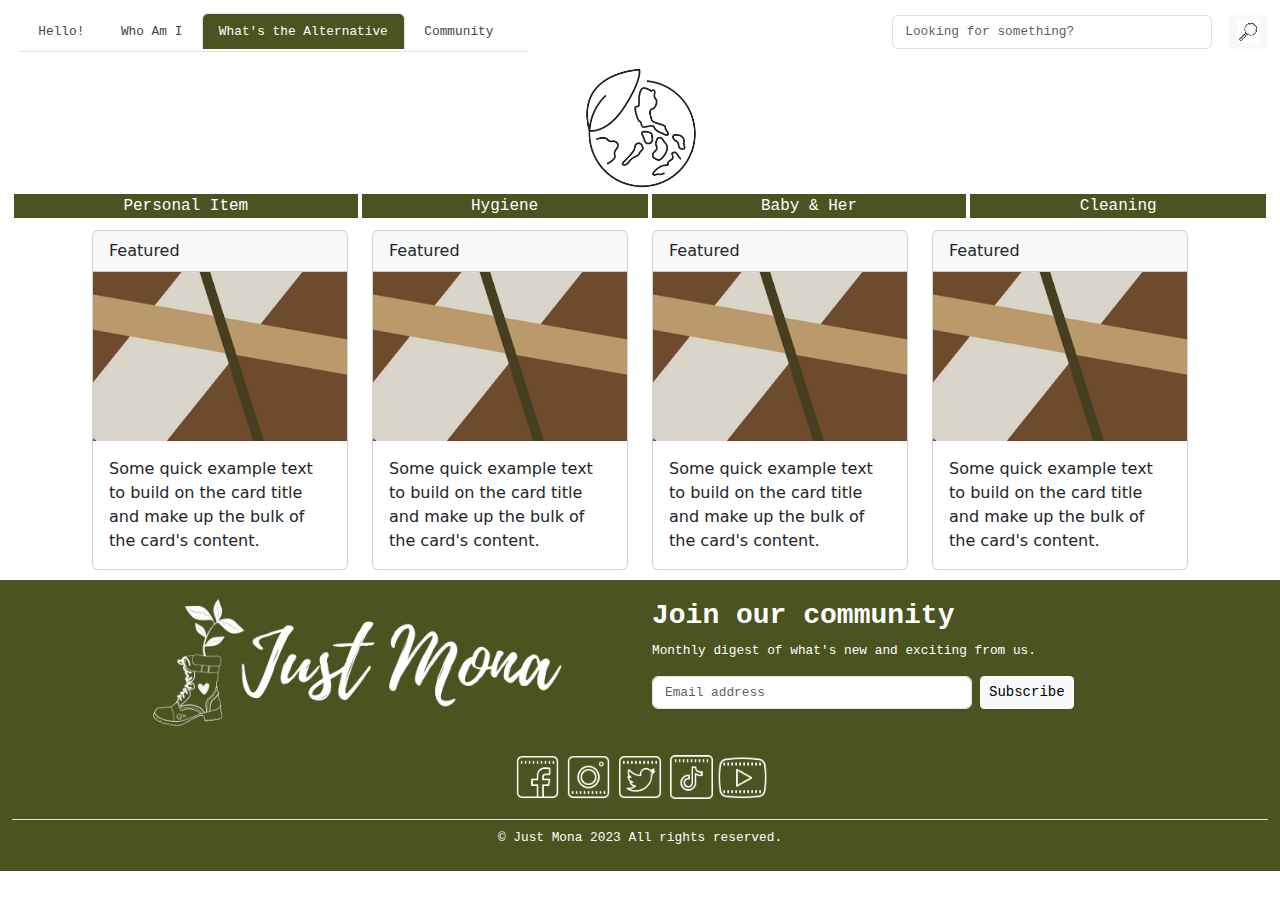
==== commit 78a07486: "subsribe botton" ====
--- a/alternatives.html
+++ b/alternatives.html
@@ -74,6 +74,7 @@
                   <label for="newsletter1" class="visually-hidden">Email address</label>
                   <input id="newsletter1" type="text" class="form-control" placeholder="Email address">
                   <button class="btn btn-light btn-sm" type="button" data-bs-toggle="modal" data-bs-target="#subscribeModal">Subscribe</button>
+                  <button class="btn btn-light btn-sm" type="button" data-bs-toggle="modal" data-bs-target="#subscribeModal">Subscribe</button>
                     <div class="modal fade" id="subscribeModal" tabindex="-1" aria-labelledby="subscribeModalLabel" aria-hidden="true">
                       <div class="modal-dialog">
                         <div class="modal-content">
@@ -110,263 +111,293 @@
 
       <!-- header -->
 <div class="container-fluid text-center"> 
-  <div class="d-none d-md-block"><img src="mp1/earth.png" class="header">
-</div>
-</div>
-
-      <!-- content -->
-      <div class="container-fluid">
-        <div class="d-none d-sm-block">
-           <div class="d-flex justify-content-around">
-             <div class="content flex-fill">About Me</div>
-             <div class="content flex-fill">My choices</div>
-             <div class="content flex-fill">Mission</div>
-             <div class="content flex-fill">Vission</div>
-           </div> 
-         </div>
-     </div>
-
-<div class="container text-center">
-  <div class="row" style="padding: 0; margin:0">
-    <div class="col-6 col-md-3" style="padding:0; margin:0">
-      <div id="carouselExampleSlidesOnly" class="carousel slide carousel-fade" data-bs-ride="carousel" data-bs-pause="false">
-        <div class="carousel-inner">
-          <div class="carousel-item active" data-bs-interval="5000">
-            <img src="alternative/water bottle/3.png" class="img-fluid" alt="mineral water bottle">
-          </div>
-          <div class="carousel-item" data-bs-interval="2000">
-            <img src="alternative/water bottle/2.png" class="img-fluid" alt="garbage water bottle">
-          </div>
-          <div class="carousel-item" data-bs-interval="2000">
-            <img src="alternative/water bottle/1.png" class="img-fluid" alt="waste wate bottle">
-          </div>
-        </div>
-      </div> 
-    </div>
-    <div class="col-6 col-md-3" style="padding:0; margin:0">
-      <div id="carouselExampleSlidesOnly" class="carousel slide carousel-fade" data-bs-ride="carousel"  data-bs-pause="false">
-        <div class="carousel-inner">
-          <div class="carousel-item active" data-bs-interval="5000">
-            <img src="alternative/water bottle/3.png" class="img-fluid" alt="mineral water bottle">
-          </div>
-          <div class="carousel-item" data-bs-interval="2000">
-            <img src="alternative/water bottle/2.png" class="img-fluid" alt="garbage water bottle">
-          </div>
-          <div class="carousel-item" data-bs-interval="2000">
-            <img src="alternative/water bottle/1.png" class="img-fluid" alt="waste wate bottle">
-          </div>
-        </div>
-      </div> 
-    </div>
-    <div class="col-6 col-md-3" style="padding:0; margin:0">
-      <div id="carouselExampleSlidesOnly" class="carousel slide carousel-fade" data-bs-ride="carousel" data-bs-pause="false">
-        <div class="carousel-inner">
-          <div class="carousel-item active" data-bs-interval="5000">
-            <img src="alternative/water bottle/3.png" class="img-fluid" alt="mineral water bottle">
-          </div>
-          <div class="carousel-item" data-bs-interval="2000">
-            <img src="alternative/water bottle/2.png" class="img-fluid" alt="garbage water bottle">
-          </div>
-          <div class="carousel-item" data-bs-interval="2000">
-            <img src="alternative/water bottle/1.png" class="img-fluid" alt="waste wate bottle">
-          </div>
-        </div>
-      </div> 
-    </div>
-    <div class="col-6 col-md-3" style="padding:0; margin:0">
-      <div id="carouselExampleSlidesOnly" class="carousel slide carousel-fade" data-bs-ride="carousel" data-bs-pause="false">
-        <div class="carousel-inner">
-          <div class="carousel-item active" data-bs-interval="5000">
-            <img src="alternative/water bottle/3.png" class="img-fluid" alt="mineral water bottle">
-          </div>
-          <div class="carousel-item" data-bs-interval="2000">
-            <img src="alternative/water bottle/2.png" class="img-fluid" alt="garbage water bottle">
-          </div>
-          <div class="carousel-item" data-bs-interval="2000">
-            <img src="alternative/water bottle/1.png" class="img-fluid" alt="waste wate bottle">
-          </div>
-        </div>
-      </div> 
-    </div>
-</div>
-
-<div class="row" style="padding: 0; margin:0">
-  <div class="col-6 col-md-3" style="padding:0; margin:0">
-    <div id="carouselExampleSlidesOnly" class="carousel slide carousel-fade" data-bs-ride="carousel" data-bs-pause="false">
-      <div class="carousel-inner">
-        <div class="carousel-item active" data-bs-interval="5000">
-          <img src="alternative/water bottle/3.png" class="img-fluid" alt="mineral water bottle">
-        </div>
-        <div class="carousel-item" data-bs-interval="2000">
-          <img src="alternative/water bottle/2.png" class="img-fluid" alt="garbage water bottle">
-        </div>
-        <div class="carousel-item" data-bs-interval="2000">
-          <img src="alternative/water bottle/1.png" class="img-fluid" alt="waste wate bottle">
-        </div>
-      </div>
-    </div> 
+  <div><img src="mp1/earth.png" class="header">
+</div>
+</div>
+
+<!-- content -->
+<div class="container-fluid">
+  <div class="d-none d-sm-block">
+     <div class="d-flex justify-content-around">
+       <div class="content flex-fill">Personal Item</div>
+       <div class="content flex-fill">Hygiene</div>
+       <div class="content flex-fill">Baby & Her</div>
+       <div class="content flex-fill">Cleaning</div>
+     </div> 
+   </div>
+</div>
+
+<div class="accordion-body">
+  <div class="container">
+    <div class="row" style="justify-content: center; padding: 10px ;">
+      <div class="col-6 col-md-3">
+        <div class="card">
+          <div class="card-header">
+            Featured
+          </div>
+          <div id="carouselExampleSlidesOnly" class="carousel slide carousel-fade" data-bs-ride="carousel" data-bs-pause="false">
+            <div class="carousel-inner">
+              <div class="carousel-item active" data-bs-interval="5000">
+                <img src="alternative/water bottle/3.png" class="img-fluid" alt="mineral water bottle">
+              </div>
+              <div class="carousel-item" data-bs-interval="2000">
+                <img src="alternative/water bottle/2.png" class="img-fluid" alt="garbage water bottle">
+              </div>
+              <div class="carousel-item" data-bs-interval="2000">
+                <img src="alternative/water bottle/1.png" class="img-fluid" alt="waste wate bottle">
+              </div>
+            </div>
+          </div>
+          <div class="card-body">
+            <p class="card-text">Some quick example text to build on the card title and make up the bulk of the card's content.</p>
+          </div>
+        </div>
+      </div>
+
+      <div class="col-6 col-md-3">
+        <div class="card">
+          <div class="card-header">
+            Featured
+          </div>
+          <div id="carouselExampleSlidesOnly" class="carousel slide carousel-fade" data-bs-ride="carousel" data-bs-pause="false">
+            <div class="carousel-inner">
+              <div class="carousel-item active" data-bs-interval="5000">
+                <img src="alternative/water bottle/3.png" class="img-fluid" alt="mineral water bottle">
+              </div>
+              <div class="carousel-item" data-bs-interval="2000">
+                <img src="alternative/water bottle/2.png" class="img-fluid" alt="garbage water bottle">
+              </div>
+              <div class="carousel-item" data-bs-interval="2000">
+                <img src="alternative/water bottle/1.png" class="img-fluid" alt="waste wate bottle">
+              </div>
+            </div>
+          </div>
+          <div class="card-body">
+            <p class="card-text">Some quick example text to build on the card title and make up the bulk of the card's content.</p>
+          </div>
+        </div>
+      </div>
+
+      <div class="col-6 col-md-3">
+        <div class="card">
+          <div class="card-header">
+            Featured
+          </div>
+          <div id="carouselExampleSlidesOnly" class="carousel slide carousel-fade" data-bs-ride="carousel" data-bs-pause="false">
+            <div class="carousel-inner">
+              <div class="carousel-item active" data-bs-interval="5000">
+                <img src="alternative/water bottle/3.png" class="img-fluid" alt="mineral water bottle">
+              </div>
+              <div class="carousel-item" data-bs-interval="2000">
+                <img src="alternative/water bottle/2.png" class="img-fluid" alt="garbage water bottle">
+              </div>
+              <div class="carousel-item" data-bs-interval="2000">
+                <img src="alternative/water bottle/1.png" class="img-fluid" alt="waste wate bottle">
+              </div>
+            </div>
+          </div>
+          <div class="card-body">
+            <p class="card-text">Some quick example text to build on the card title and make up the bulk of the card's content.</p>
+          </div>
+        </div>
+      </div>
+
+      <div class="col-6 col-md-3">
+        <div class="card">
+          <div class="card-header">
+            Featured
+          </div>
+          <div id="carouselExampleSlidesOnly" class="carousel slide carousel-fade" data-bs-ride="carousel" data-bs-pause="false">
+            <div class="carousel-inner">
+              <div class="carousel-item active" data-bs-interval="5000">
+                <img src="alternative/water bottle/3.png" class="img-fluid" alt="mineral water bottle">
+              </div>
+              <div class="carousel-item" data-bs-interval="2000">
+                <img src="alternative/water bottle/2.png" class="img-fluid" alt="garbage water bottle">
+              </div>
+              <div class="carousel-item" data-bs-interval="2000">
+                <img src="alternative/water bottle/1.png" class="img-fluid" alt="waste wate bottle">
+              </div>
+            </div>
+          </div>
+          <div class="card-body">
+            <p class="card-text">Some quick example text to build on the card title and make up the bulk of the card's content.</p>
+          </div>
+        </div>
+      </div>
+    </div>
   </div>
-  <div class="col-6 col-md-3" style="padding:0; margin:0">
-    <div id="carouselExampleSlidesOnly" class="carousel slide carousel-fade" data-bs-ride="carousel" data-bs-pause="false">
-      <div class="carousel-inner">
-        <div class="carousel-item active" data-bs-interval="5000">
-          <img src="alternative/water bottle/3.png" class="img-fluid" alt="mineral water bottle">
-        </div>
-        <div class="carousel-item" data-bs-interval="2000">
-          <img src="alternative/water bottle/2.png" class="img-fluid" alt="garbage water bottle">
-        </div>
-        <div class="carousel-item" data-bs-interval="2000">
-          <img src="alternative/water bottle/1.png" class="img-fluid" alt="waste wate bottle">
-        </div>
-      </div>
-    </div> 
+</div>
+<div class="d-sm-none">
+<div class="accordion accordion-flush" id="accordionFlushExample">
+  <div class="accordion-item">
+    <h2 class="accordion-header" id="flush-headingOne">
+      <button class="accordion-button collapsed" type="button" data-bs-toggle="collapse" data-bs-target="#flush-collapseOne" aria-expanded="false" aria-controls="flush-collapseOne">
+        Accordion Item #1
+      </button>
+    </h2>
+    <div id="flush-collapseOne" class="accordion-collapse collapse" aria-labelledby="flush-headingOne" data-bs-parent="#accordionFlushExample">
+      <div class="accordion-body">
+      <div class="container">
+        <div class="row" style="justify-content: center; padding: 10px ;">
+          <div class="col-6 col-md-3">
+            <div class="card">
+              <div class="card-header">
+                Featured
+              </div>
+              <div id="carouselExampleSlidesOnly" class="carousel slide carousel-fade" data-bs-ride="carousel" data-bs-pause="false">
+                <div class="carousel-inner">
+                  <div class="carousel-item active" data-bs-interval="5000">
+                    <img src="alternative/water bottle/3.png" class="img-fluid" alt="mineral water bottle">
+                  </div>
+                  <div class="carousel-item" data-bs-interval="2000">
+                    <img src="alternative/water bottle/2.png" class="img-fluid" alt="garbage water bottle">
+                  </div>
+                  <div class="carousel-item" data-bs-interval="2000">
+                    <img src="alternative/water bottle/1.png" class="img-fluid" alt="waste wate bottle">
+                  </div>
+                </div>
+              </div>
+              <div class="card-body">
+                <p class="card-text">Some quick example text to build on the card title and make up the bulk of the card's content.</p>
+              </div>
+            </div>
+          </div>
+
+          <div class="col-6 col-md-3">
+            <div class="card">
+              <div class="card-header">
+                Featured
+              </div>
+              <div id="carouselExampleSlidesOnly" class="carousel slide carousel-fade" data-bs-ride="carousel" data-bs-pause="false">
+                <div class="carousel-inner">
+                  <div class="carousel-item active" data-bs-interval="5000">
+                    <img src="alternative/water bottle/3.png" class="img-fluid" alt="mineral water bottle">
+                  </div>
+                  <div class="carousel-item" data-bs-interval="2000">
+                    <img src="alternative/water bottle/2.png" class="img-fluid" alt="garbage water bottle">
+                  </div>
+                  <div class="carousel-item" data-bs-interval="2000">
+                    <img src="alternative/water bottle/1.png" class="img-fluid" alt="waste wate bottle">
+                  </div>
+                </div>
+              </div>
+              <div class="card-body">
+                <p class="card-text">Some quick example text to build on the card title and make up the bulk of the card's content.</p>
+              </div>
+            </div>
+          </div>
+
+          <div class="col-6 col-md-3">
+            <div class="card">
+              <div class="card-header">
+                Featured
+              </div>
+              <div id="carouselExampleSlidesOnly" class="carousel slide carousel-fade" data-bs-ride="carousel" data-bs-pause="false">
+                <div class="carousel-inner">
+                  <div class="carousel-item active" data-bs-interval="5000">
+                    <img src="alternative/water bottle/3.png" class="img-fluid" alt="mineral water bottle">
+                  </div>
+                  <div class="carousel-item" data-bs-interval="2000">
+                    <img src="alternative/water bottle/2.png" class="img-fluid" alt="garbage water bottle">
+                  </div>
+                  <div class="carousel-item" data-bs-interval="2000">
+                    <img src="alternative/water bottle/1.png" class="img-fluid" alt="waste wate bottle">
+                  </div>
+                </div>
+              </div>
+              <div class="card-body">
+                <p class="card-text">Some quick example text to build on the card title and make up the bulk of the card's content.</p>
+              </div>
+            </div>
+          </div>
+
+          <div class="col-6 col-md-3">
+            <div class="card">
+              <div class="card-header">
+                Featured
+              </div>
+              <div id="carouselExampleSlidesOnly" class="carousel slide carousel-fade" data-bs-ride="carousel" data-bs-pause="false">
+                <div class="carousel-inner">
+                  <div class="carousel-item active" data-bs-interval="5000">
+                    <img src="alternative/water bottle/3.png" class="img-fluid" alt="mineral water bottle">
+                  </div>
+                  <div class="carousel-item" data-bs-interval="2000">
+                    <img src="alternative/water bottle/2.png" class="img-fluid" alt="garbage water bottle">
+                  </div>
+                  <div class="carousel-item" data-bs-interval="2000">
+                    <img src="alternative/water bottle/1.png" class="img-fluid" alt="waste wate bottle">
+                  </div>
+                </div>
+              </div>
+              <div class="card-body">
+                <p class="card-text">Some quick example text to build on the card title and make up the bulk of the card's content.</p>
+              </div>
+            </div>
+          </div>
+        </div>
+      </div>
+    </div>
   </div>
-  <div class="col-6 col-md-3" style="padding:0; margin:0">
-    <div id="carouselExampleSlidesOnly" class="carousel slide carousel-fade" data-bs-ride="carousel" data-bs-pause="false">
-      <div class="carousel-inner">
-        <div class="carousel-item active" data-bs-interval="5000">
-          <img src="alternative/water bottle/3.png" class="img-fluid" alt="mineral water bottle">
-        </div>
-        <div class="carousel-item" data-bs-interval="2000">
-          <img src="alternative/water bottle/2.png" class="img-fluid" alt="garbage water bottle">
-        </div>
-        <div class="carousel-item" data-bs-interval="2000">
-          <img src="alternative/water bottle/1.png" class="img-fluid" alt="waste wate bottle">
-        </div>
-      </div>
-    </div> 
-  </div>
-  <div class="col-6 col-md-3" style="padding:0; margin:0">
-    <div id="carouselExampleSlidesOnly" class="carousel slide carousel-fade" data-bs-ride="carousel" data-bs-pause="false">
-      <div class="carousel-inner">
-        <div class="carousel-item active" data-bs-interval="5000">
-          <img src="alternative/water bottle/3.png" class="img-fluid" alt="mineral water bottle">
-        </div>
-        <div class="carousel-item" data-bs-interval="2000">
-          <img src="alternative/water bottle/2.png" class="img-fluid" alt="garbage water bottle">
-        </div>
-        <div class="carousel-item" data-bs-interval="2000">
-          <img src="alternative/water bottle/1.png" class="img-fluid" alt="waste wate bottle">
-        </div>
-      </div>
-    </div> 
-  </div>
-</div>
-
-<div class="row" style="padding: 0; margin:0">
-  <div class="col-6 col-md-3" style="padding:0; margin:0">
-    <div id="carouselExampleSlidesOnly" class="carousel slide carousel-fade" data-bs-ride="carousel" data-bs-pause="false">
-      <div class="carousel-inner">
-        <div class="carousel-item active" data-bs-interval="5000">
-          <img src="alternative/water bottle/3.png" class="img-fluid" alt="mineral water bottle">
-        </div>
-        <div class="carousel-item" data-bs-interval="2000">
-          <img src="alternative/water bottle/2.png" class="img-fluid" alt="garbage water bottle">
-        </div>
-        <div class="carousel-item" data-bs-interval="2000">
-          <img src="alternative/water bottle/1.png" class="img-fluid" alt="waste wate bottle">
-        </div>
-      </div>
-    </div> 
-  </div>
-  <div class="col-6 col-md-3" style="padding:0; margin:0">
-    <div id="carouselExampleSlidesOnly" class="carousel slide carousel-fade" data-bs-ride="carousel" data-bs-pause="false">
-      <div class="carousel-inner">
-        <div class="carousel-item active" data-bs-interval="5000">
-          <img src="alternative/water bottle/3.png" class="img-fluid" alt="mineral water bottle">
-        </div>
-        <div class="carousel-item" data-bs-interval="2000">
-          <img src="alternative/water bottle/2.png" class="img-fluid" alt="garbage water bottle">
-        </div>
-        <div class="carousel-item" data-bs-interval="2000">
-          <img src="alternative/water bottle/1.png" class="img-fluid" alt="waste wate bottle">
-        </div>
-      </div>
-    </div> 
-  </div>
-  <div class="col-6 col-md-3" style="padding:0; margin:0">
-    <div id="carouselExampleSlidesOnly" class="carousel slide carousel-fade" data-bs-ride="carousel" data-bs-pause="false">
-      <div class="carousel-inner">
-        <div class="carousel-item active" data-bs-interval="5000">
-          <img src="alternative/water bottle/3.png" class="img-fluid" alt="mineral water bottle">
-        </div>
-        <div class="carousel-item" data-bs-interval="2000">
-          <img src="alternative/water bottle/2.png" class="img-fluid" alt="garbage water bottle">
-        </div>
-        <div class="carousel-item" data-bs-interval="2000">
-          <img src="alternative/water bottle/1.png" class="img-fluid" alt="waste wate bottle">
-        </div>
-      </div>
-    </div> 
-  </div>
-  <div class="col-6 col-md-3" style="padding:0; margin:0">
-    <div id="carouselExampleSlidesOnly" class="carousel slide carousel-fade" data-bs-ride="carousel" data-bs-pause="false">
-      <div class="carousel-inner">
-        <div class="carousel-item active" data-bs-interval="5000">
-          <img src="alternative/water bottle/3.png" class="img-fluid" alt="mineral water bottle">
-        </div>
-        <div class="carousel-item" data-bs-interval="2000">
-          <img src="alternative/water bottle/2.png" class="img-fluid" alt="garbage water bottle">
-        </div>
-        <div class="carousel-item" data-bs-interval="2000">
-          <img src="alternative/water bottle/1.png" class="img-fluid" alt="waste wate bottle">
-        </div>
-      </div>
-    </div> 
-  </div>
-</div>
+</div>
+</div>
+</div>     
+
+
    
 
 
       <!-- Footer -->
-<footer class="footer">
-<div class="container d-none d-md-block">
-<div class="row py-3">
-<div class="col text-center align-items-center">
-  <img src="mp1/footer.png" alt="logo" class="footerlogo">
-</div>
-<div class="col">
-  
-    <h3><strong>Join our community</strong> </h3>
-    <p>Monthly digest of what's new and exciting from us.</p>
-    <form>
-    <div class="d-flex gap-2">
-      <label for="newsletter1" class="visually-hidden">Email address</label>
-      <input id="newsletter1" type="text" class="form-control" placeholder="Email address">
-      <div class="modal fade" id="subscribeModal" tabindex="-1" aria-labelledby="subscribeModalLabel" aria-hidden="true">
-        <div class="modal-dialog">
-          <div class="modal-content">
-            <div class="modal-header">
-              <h1 class="modal-title" id="subscribeModalLabel">Welcome!</h1>
-              <button type="button" class="btn-close" data-bs-dismiss="modal" aria-label="Close"></button>
-            </div>
-            <div class="modal-body">
-              Thank you for choosing to be a part of this community.
-            </div>
-            <div class="modal-footer">
-              <button type="button" class="btn btn-secondary" data-bs-dismiss="modal">Close</button>
-            </div>
-          </div>
-        </div>
-    </div>
-  </form>
-</div>
-</div>
-</div>
-<div class="container-fluid">
-  <ul class="list-unstyled d-flex pt-2 justify-content-center">
-    <li><a class="link-dark" href="#"><img src=mp1/icons8-facebook-64.png class="icons"></a></li>
-    <li><a class="link-dark" href="#"><img src=mp1/icons8-instagram-64.png class="icons"></a></li>
-    <li><a class="link-dark" href="#"><img src=mp1/icons8-twitter-squared-64.png class="icons"></a></li>
-    <li><a class="link-dark" href="#"><img src=mp1/icons8-tiktok-64.png class="icons"></a></li>
-    <li><a class="link-dark" href="#"><img src=mp1/icons8-youtube-64.png class="icons"></a></li>
-  </ul>
-<div class="d-flex justify-content-center py-2 border-top">
-  <p class="text-center">© Just Mona 2023 All rights reserved.</p>
-</div>
-</div>
-</footer>
-  
+      <footer class="footer">
+        <div class="container d-none d-md-block">
+        <div class="row py-3">
+        <div class="col text-center align-items-center">
+          <img src="mp1/footer.png" alt="logo" class="footerlogo">
+        </div>
+        <div class="col">
+          
+            <h3><strong>Join our community</strong> </h3>
+            <p>Monthly digest of what's new and exciting from us.</p>
+            <form>
+            <div class="d-flex gap-2">
+              <label for="newsletter1" class="visually-hidden">Email address</label>
+              <input id="newsletter1" type="text" class="form-control" placeholder="Email address">
+              <button class="btn btn-light btn-sm" type="button" data-bs-toggle="modal" data-bs-target="#subscribeModal">Subscribe</button>
+              <div class="modal fade" id="subscribeModal" tabindex="-1" aria-labelledby="subscribeModalLabel" aria-hidden="true">
+                <div class="modal-dialog">
+                  <div class="modal-content">
+                    <div class="modal-header">
+                      <h1 class="modal-title" id="subscribeModalLabel">Welcome!</h1>
+                      <button type="button" class="btn-close" data-bs-dismiss="modal" aria-label="Close"></button>
+                    </div>
+                    <div class="modal-body">
+                      Thank you for choosing to be a part of this community.
+                    </div>
+                    <div class="modal-footer">
+                      <button type="button" class="btn btn-secondary" data-bs-dismiss="modal">Close</button>
+                    </div>
+                  </div>
+                </div>
+              </div>
+            </div>
+          </form>
+        </div>
+        </div>
+        </div>
+        <div class="container-fluid">
+          <ul class="list-unstyled d-flex pt-2 justify-content-center">
+            <li><a class="link-dark" href="#"><img src=mp1/icons8-facebook-64.png class="icons"></a></li>
+            <li><a class="link-dark" href="#"><img src=mp1/icons8-instagram-64.png class="icons"></a></li>
+            <li><a class="link-dark" href="#"><img src=mp1/icons8-twitter-squared-64.png class="icons"></a></li>
+            <li><a class="link-dark" href="#"><img src=mp1/icons8-tiktok-64.png class="icons"></a></li>
+            <li><a class="link-dark" href="#"><img src=mp1/icons8-youtube-64.png class="icons"></a></li>
+          </ul>
+        <div class="d-flex justify-content-center py-2 border-top">
+          <p class="text-center">© Just Mona 2023 All rights reserved.</p>
+        </div>
+        </div>
+        </footer>
+
     <script src="bootstrap/js/bootstrap.bundle.min.js"></script>
 </body>
 </html>--- a/style.css
+++ b/style.css
@@ -97,6 +97,15 @@
   
 }
 
+@media only screen and (max-width: 768px) {
+  .header {
+    max-width: auto;
+    height: 15vw;
+    margin-top: 13vw;
+    
+  }
+}
+
 .offcanvasitem {
   font-family:'Courier New', Courier, monospace;
   font-size: 10px;
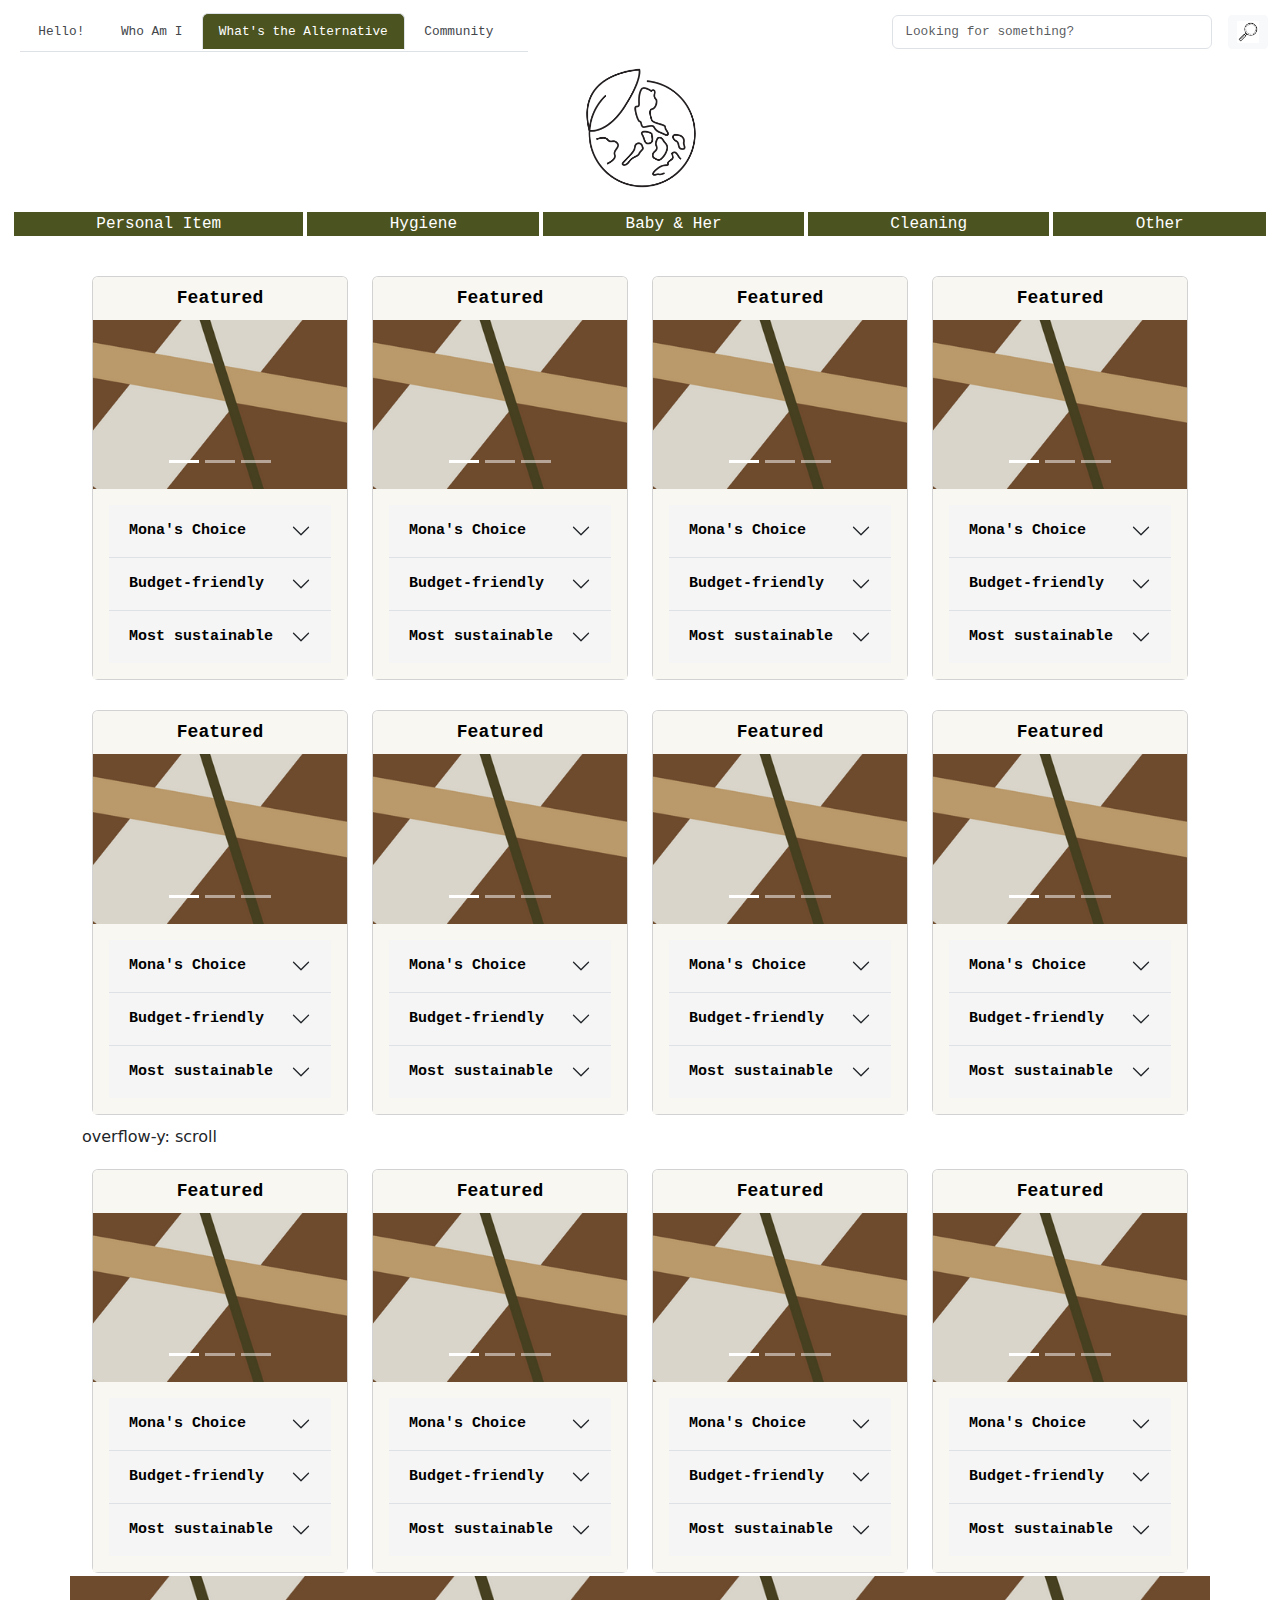
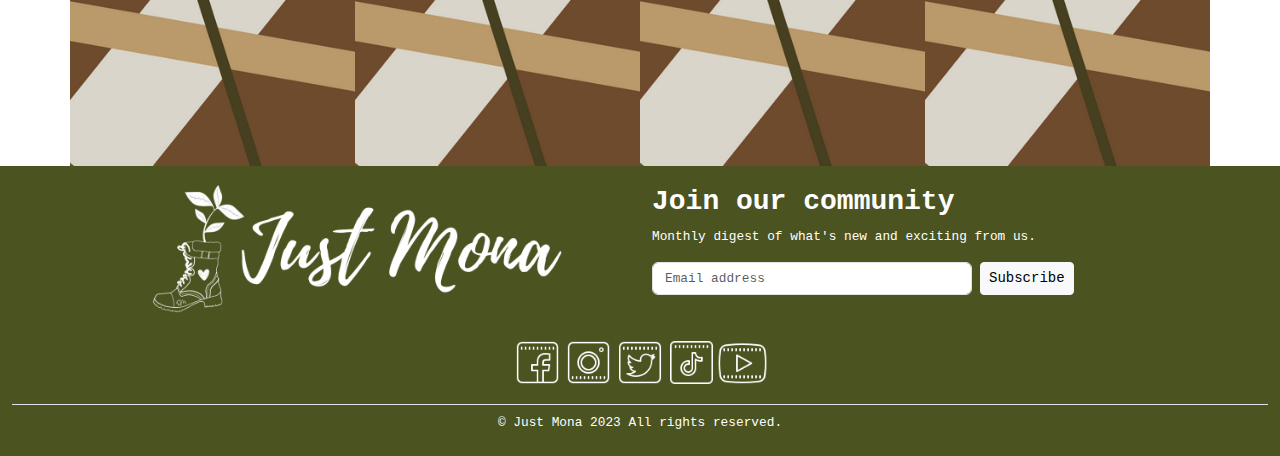
==== commit 768024ff: "cover page" ====
--- a/alternatives.html
+++ b/alternatives.html
@@ -4,7 +4,7 @@
     <meta charset="UTF-8">
     <meta http-equiv="X-UA-Compatible" content="IE=edge">
     <meta name="viewport" content="width=device-width, initial-scale=1.0">
-    <title>Document</title>
+    <title>Alternative</title>
        <!-- bootstrap css -->
     <link href="bootstrap/css/bootstrap.min.css" rel="stylesheet">
     <link rel="stylesheet" href="style.css">
@@ -21,7 +21,7 @@
     <ul class="nav nav-tabs mx-2 pe-3">
     <!--Page active links-->
       <li class="nav-item">
-        <a class="nav-link" href="index.html">Hello!</a>
+        <a class="nav-link" href="home.html">Hello!</a>
       </li>
       <li class="nav-item">
         <a class="nav-link" href="whoami.html">Who Am I</a>
@@ -59,7 +59,7 @@
         <br>
       <!--Page active links-->
         <ul class="nav nav-pills flex-column text-center">
-        <li> <a class="nav-link" href="index.html">Hello!</a></li>
+        <li> <a class="nav-link" href="home.html">Hello!</a></li>
         <li> <a class="nav-link" href="whoami.html">Who Am I</a></li>
         <li> <a class="nav-link active" href="alternatives.html">What's the Alternative</a></li>
         <li> <a class="nav-link" href="community.html">Community</a></li>
@@ -73,7 +73,6 @@
                 <div class="d-flex gap-2">
                   <label for="newsletter1" class="visually-hidden">Email address</label>
                   <input id="newsletter1" type="text" class="form-control" placeholder="Email address">
-                  <button class="btn btn-light btn-sm" type="button" data-bs-toggle="modal" data-bs-target="#subscribeModal">Subscribe</button>
                   <button class="btn btn-light btn-sm" type="button" data-bs-toggle="modal" data-bs-target="#subscribeModal">Subscribe</button>
                     <div class="modal fade" id="subscribeModal" tabindex="-1" aria-labelledby="subscribeModalLabel" aria-hidden="true">
                       <div class="modal-dialog">
@@ -110,32 +109,40 @@
 </nav>
 
       <!-- header -->
-<div class="container-fluid text-center"> 
+<div class="d-block text-center"> 
   <div><img src="mp1/earth.png" class="header">
 </div>
 </div>
 
 <!-- content -->
 <div class="container-fluid">
-  <div class="d-none d-sm-block">
-     <div class="d-flex justify-content-around">
-       <div class="content flex-fill">Personal Item</div>
-       <div class="content flex-fill">Hygiene</div>
-       <div class="content flex-fill">Baby & Her</div>
-       <div class="content flex-fill">Cleaning</div>
+  <div class="d-none d-md-block">
+     <div class="d-flex justify-content-around navbar" id="scrollspy">
+       <div class="content flex-fill"><a href="#personal">Personal Item</a></div>
+       <div class="content flex-fill"><a href="#hygiene">Hygiene</a></div>
+       <div class="content flex-fill"><a href="#herb">Baby & Her</a></div>
+       <div class="content flex-fill"><a href="#cleaning">Cleaning</a></div>
+       <div class="content flex-fill"><a href="#other">Other</a></div>
      </div> 
    </div>
 </div>
 
-<div class="accordion-body">
-  <div class="container">
-    <div class="row" style="justify-content: center; padding: 10px ;">
-      <div class="col-6 col-md-3">
+<div class="d-none d-md-block">
+  <div class="container" data-bs-spy="scroll" data-bs-target="#scrollspy" data-bs-root-margin="0px 0px -40%" data-bs-smooth-scroll="true" class="scrollspy-example bg-body-tertiary p-3 rounded-2" tabindex="0" style="height: 1320px; overflow-y: scroll">
+
+    <div class="row" id="personal" style="justify-content: center; padding: 10px;">
+
+      <div class="col-6 col-lg-3" style="padding-top: 10px;">
         <div class="card">
           <div class="card-header">
             Featured
           </div>
           <div id="carouselExampleSlidesOnly" class="carousel slide carousel-fade" data-bs-ride="carousel" data-bs-pause="false">
+            <div class="carousel-indicators">
+              <button type="button" data-bs-target="#carouselExampleIndicators" data-bs-slide-to="0" class="active" aria-current="true" aria-label="Slide 1"></button>
+              <button type="button" data-bs-target="#carouselExampleIndicators" data-bs-slide-to="1" aria-label="Slide 2"></button>
+              <button type="button" data-bs-target="#carouselExampleIndicators" data-bs-slide-to="2" aria-label="Slide 3"></button>
+            </div>
             <div class="carousel-inner">
               <div class="carousel-item active" data-bs-interval="5000">
                 <img src="alternative/water bottle/3.png" class="img-fluid" alt="mineral water bottle">
@@ -149,17 +156,74 @@
             </div>
           </div>
           <div class="card-body">
-            <p class="card-text">Some quick example text to build on the card title and make up the bulk of the card's content.</p>
-          </div>
-        </div>
-      </div>
-
-      <div class="col-6 col-md-3">
+            <div class="accordion accordion-flush" id="accordionFlushExampleOne">
+              <div class="accordion-item">
+                <h2 class="accordion-header" id="flush-headingOneByOne">
+                  <button class="accordion-button collapsed" type="button" data-bs-toggle="collapse" data-bs-target="#flush-collapseOneByOne" aria-expanded="false" aria-controls="flush-collapseOneByOne">
+                    Mona's Choice
+                  </button>
+                </h2>
+                <div id="flush-collapseOneByOne" class="accordion-collapse collapse" aria-labelledby="flush-headingOneByOne" data-bs-parent="#accordionFlushExampleOne">
+                  <div class="accordion-body"> This item is from <br><strong>"Name of Business"</strong>. <br> Go click their links.
+                    <hr>
+                  <a href=#><img src="alternative/icons/shopee.png" class="store img-fluid" alt="shopee"></a>
+                  <a href=#><img src="alternative/icons/laz.png" class="store img-fluid" alt="shopee"></a>
+                  <a href=#><img src="alternative/icons/fbpage.png" class="store img-fluid" alt="shopee"></a>
+                  <a href=#><img src="alternative/icons/insta.png" class="store img-fluid" alt="shopee"></a>
+                  <a href=#><img src="alternative/icons/web.png" class="store img-fluid" alt="shopee"></a>
+                </div>
+                </div>
+              </div>
+              <div class="accordion-item">
+                <h2 class="accordion-header" id="flush-headingOneByTwo">
+                  <button class="accordion-button collapsed" type="button" data-bs-toggle="collapse" data-bs-target="#flush-collapseOneByTwo" aria-expanded="false" aria-controls="flush-collapseOneByTwo">
+                    Budget-friendly
+                  </button>
+                </h2>
+                <div id="flush-collapseOneByTwo" class="accordion-collapse collapse" aria-labelledby="flush-headingOneByTwo" data-bs-parent="#accordionFlushExampleOne">
+                  <div class="accordion-body"> This item is from <br><strong>"Name of Business"</strong>. <br> Go click their links.
+                    <hr>
+                  <a href=#><img src="alternative/icons/shopee.png" class="store img-fluid" alt="shopee"></a>
+                  <a href=#><img src="alternative/icons/laz.png" class="store img-fluid" alt="shopee"></a>
+                  <a href=#><img src="alternative/icons/fbpage.png" class="store img-fluid" alt="shopee"></a>
+                  <a href=#><img src="alternative/icons/insta.png" class="store img-fluid" alt="shopee"></a>
+                  <a href=#><img src="alternative/icons/web.png" class="store img-fluid" alt="shopee"></a>
+                </div>
+                </div>
+              </div>
+              <div class="accordion-item">
+                <h2 class="accordion-header" id="flush-headingOneByThree">
+                  <button class="accordion-button collapsed" type="button" data-bs-toggle="collapse" data-bs-target="#flush-collapseOneByThree" aria-expanded="false" aria-controls="flush-collapseOneByThree">
+                    Most sustainable
+                  </button>
+                </h2>
+                <div id="flush-collapseOneByThree" class="accordion-collapse collapse" aria-labelledby="flush-headingOneByThree" data-bs-parent="#accordionFlushExampleOne">
+                  <div class="accordion-body"> This item is from <br><strong>"Name of Business"</strong>. <br> Go click their links.
+                    <hr>
+                  <a href=#><img src="alternative/icons/shopee.png" class="store img-fluid" alt="shopee"></a>
+                  <a href=#><img src="alternative/icons/laz.png" class="store img-fluid" alt="shopee"></a>
+                  <a href=#><img src="alternative/icons/fbpage.png" class="store img-fluid" alt="shopee"></a>
+                  <a href=#><img src="alternative/icons/insta.png" class="store img-fluid" alt="shopee"></a>
+                  <a href=#><img src="alternative/icons/web.png" class="store img-fluid" alt="shopee"></a>
+                </div>
+                </div>
+              </div>
+            </div>
+          </div>
+        </div>
+      </div>
+     
+      <div class="col-6 col-lg-3" style="padding-top: 10px;">
         <div class="card">
           <div class="card-header">
             Featured
           </div>
           <div id="carouselExampleSlidesOnly" class="carousel slide carousel-fade" data-bs-ride="carousel" data-bs-pause="false">
+            <div class="carousel-indicators">
+              <button type="button" data-bs-target="#carouselExampleIndicators" data-bs-slide-to="0" class="active" aria-current="true" aria-label="Slide 1"></button>
+              <button type="button" data-bs-target="#carouselExampleIndicators" data-bs-slide-to="1" aria-label="Slide 2"></button>
+              <button type="button" data-bs-target="#carouselExampleIndicators" data-bs-slide-to="2" aria-label="Slide 3"></button>
+            </div>
             <div class="carousel-inner">
               <div class="carousel-item active" data-bs-interval="5000">
                 <img src="alternative/water bottle/3.png" class="img-fluid" alt="mineral water bottle">
@@ -173,17 +237,74 @@
             </div>
           </div>
           <div class="card-body">
-            <p class="card-text">Some quick example text to build on the card title and make up the bulk of the card's content.</p>
-          </div>
-        </div>
-      </div>
-
-      <div class="col-6 col-md-3">
+            <div class="accordion accordion-flush" id="accordionFlushExampleTwo">
+              <div class="accordion-item">
+                <h2 class="accordion-header" id="flush-headingTwoByOne">
+                  <button class="accordion-button collapsed" type="button" data-bs-toggle="collapse" data-bs-target="#flush-collapseTwoByOne" aria-expanded="false" aria-controls="flush-collapseTwoByOne">
+                    Mona's Choice
+                  </button>
+                </h2>
+                <div id="flush-collapseTwoByOne" class="accordion-collapse collapse" aria-labelledby="flush-headingTwoByOne" data-bs-parent="#accordionFlushExampleTwo">
+                  <div class="accordion-body"> This item is from <br><strong>"Name of Business"</strong>. <br> Go click their links.
+                    <hr>
+                  <a href=#><img src="alternative/icons/shopee.png" class="store img-fluid" alt="shopee"></a>
+                  <a href=#><img src="alternative/icons/laz.png" class="store img-fluid" alt="shopee"></a>
+                  <a href=#><img src="alternative/icons/fbpage.png" class="store img-fluid" alt="shopee"></a>
+                  <a href=#><img src="alternative/icons/insta.png" class="store img-fluid" alt="shopee"></a>
+                  <a href=#><img src="alternative/icons/web.png" class="store img-fluid" alt="shopee"></a>
+                </div>
+                </div>
+              </div>
+              <div class="accordion-item">
+                <h2 class="accordion-header" id="flush-headingTwoByTwo">
+                  <button class="accordion-button collapsed" type="button" data-bs-toggle="collapse" data-bs-target="#flush-collapseTwoByTwo" aria-expanded="false" aria-controls="flush-collapseTwoByTwo">
+                    Budget-friendly
+                  </button>
+                </h2>
+                <div id="flush-collapseTwoByTwo" class="accordion-collapse collapse" aria-labelledby="flush-headingTwoByTwo" data-bs-parent="#accordionFlushExampleTwo">
+                  <div class="accordion-body"> This item is from <br><strong>"Name of Business"</strong>. <br> Go click their links.
+                    <hr>
+                  <a href=#><img src="alternative/icons/shopee.png" class="store img-fluid" alt="shopee"></a>
+                  <a href=#><img src="alternative/icons/laz.png" class="store img-fluid" alt="shopee"></a>
+                  <a href=#><img src="alternative/icons/fbpage.png" class="store img-fluid" alt="shopee"></a>
+                  <a href=#><img src="alternative/icons/insta.png" class="store img-fluid" alt="shopee"></a>
+                  <a href=#><img src="alternative/icons/web.png" class="store img-fluid" alt="shopee"></a>
+                </div>
+                </div>
+              </div>
+              <div class="accordion-item">
+                <h2 class="accordion-header" id="flush-headingTwoByThree">
+                  <button class="accordion-button collapsed" type="button" data-bs-toggle="collapse" data-bs-target="#flush-collapseTwoByThree" aria-expanded="false" aria-controls="flush-collapseTwoByThree">
+                    Most sustainable
+                  </button>
+                </h2>
+                <div id="flush-collapseTwoByThree" class="accordion-collapse collapse" aria-labelledby="flush-headingTwoByThree" data-bs-parent="#accordionFlushExampleTwo">
+                  <div class="accordion-body"> This item is from <br><strong>"Name of Business"</strong>. <br> Go click their links.
+                    <hr>
+                  <a href=#><img src="alternative/icons/shopee.png" class="store img-fluid" alt="shopee"></a>
+                  <a href=#><img src="alternative/icons/laz.png" class="store img-fluid" alt="shopee"></a>
+                  <a href=#><img src="alternative/icons/fbpage.png" class="store img-fluid" alt="shopee"></a>
+                  <a href=#><img src="alternative/icons/insta.png" class="store img-fluid" alt="shopee"></a>
+                  <a href=#><img src="alternative/icons/web.png" class="store img-fluid" alt="shopee"></a>
+                </div>
+                </div>
+              </div>
+            </div>
+          </div>
+        </div>
+      </div>
+
+      <div class="col-6 col-lg-3" style="padding-top: 10px;">
         <div class="card">
           <div class="card-header">
             Featured
           </div>
           <div id="carouselExampleSlidesOnly" class="carousel slide carousel-fade" data-bs-ride="carousel" data-bs-pause="false">
+            <div class="carousel-indicators">
+              <button type="button" data-bs-target="#carouselExampleIndicators" data-bs-slide-to="0" class="active" aria-current="true" aria-label="Slide 1"></button>
+              <button type="button" data-bs-target="#carouselExampleIndicators" data-bs-slide-to="1" aria-label="Slide 2"></button>
+              <button type="button" data-bs-target="#carouselExampleIndicators" data-bs-slide-to="2" aria-label="Slide 3"></button>
+            </div>
             <div class="carousel-inner">
               <div class="carousel-item active" data-bs-interval="5000">
                 <img src="alternative/water bottle/3.png" class="img-fluid" alt="mineral water bottle">
@@ -197,17 +318,74 @@
             </div>
           </div>
           <div class="card-body">
-            <p class="card-text">Some quick example text to build on the card title and make up the bulk of the card's content.</p>
-          </div>
-        </div>
-      </div>
-
-      <div class="col-6 col-md-3">
+            <div class="accordion accordion-flush" id="accordionFlushExampleThree">
+              <div class="accordion-item">
+                <h2 class="accordion-header" id="flush-headingThreeByOne">
+                  <button class="accordion-button collapsed" type="button" data-bs-toggle="collapse" data-bs-target="#flush-collapseThreeByOne" aria-expanded="false" aria-controls="flush-collapseThreeByOne">
+                    Mona's Choice
+                  </button>
+                </h2>
+                <div id="flush-collapseThreeByOne" class="accordion-collapse collapse" aria-labelledby="flush-headingThreeByOne" data-bs-parent="#accordionFlushExampleThree">
+                  <div class="accordion-body"> This item is from <br><strong>"Name of Business"</strong>. <br> Go click their links.
+                    <hr>
+                  <a href=#><img src="alternative/icons/shopee.png" class="store img-fluid" alt="shopee"></a>
+                  <a href=#><img src="alternative/icons/laz.png" class="store img-fluid" alt="shopee"></a>
+                  <a href=#><img src="alternative/icons/fbpage.png" class="store img-fluid" alt="shopee"></a>
+                  <a href=#><img src="alternative/icons/insta.png" class="store img-fluid" alt="shopee"></a>
+                  <a href=#><img src="alternative/icons/web.png" class="store img-fluid" alt="shopee"></a>
+                </div>
+                </div>
+              </div>
+              <div class="accordion-item">
+                <h2 class="accordion-header" id="flush-headingThreeByTwo">
+                  <button class="accordion-button collapsed" type="button" data-bs-toggle="collapse" data-bs-target="#flush-collapseThreeByTwo" aria-expanded="false" aria-controls="flush-collapseThreeByTwo">
+                    Budget-friendly
+                  </button>
+                </h2>
+                <div id="flush-collapseThreeByTwo" class="accordion-collapse collapse" aria-labelledby="flush-headingThreeByTwo" data-bs-parent="#accordionFlushExampleThree">
+                  <div class="accordion-body"> This item is from <br><strong>"Name of Business"</strong>. <br> Go click their links.
+                    <hr>
+                  <a href=#><img src="alternative/icons/shopee.png" class="store img-fluid" alt="shopee"></a>
+                  <a href=#><img src="alternative/icons/laz.png" class="store img-fluid" alt="shopee"></a>
+                  <a href=#><img src="alternative/icons/fbpage.png" class="store img-fluid" alt="shopee"></a>
+                  <a href=#><img src="alternative/icons/insta.png" class="store img-fluid" alt="shopee"></a>
+                  <a href=#><img src="alternative/icons/web.png" class="store img-fluid" alt="shopee"></a>
+                </div>
+                </div>
+              </div>
+              <div class="accordion-item">
+                <h2 class="accordion-header" id="flush-headingThreeByThree">
+                  <button class="accordion-button collapsed" type="button" data-bs-toggle="collapse" data-bs-target="#flush-collapseThreeByThree" aria-expanded="false" aria-controls="flush-collapseThreeByThree">
+                    Most sustainable
+                  </button>
+                </h2>
+                <div id="flush-collapseThreeByThree" class="accordion-collapse collapse" aria-labelledby="flush-headingThreeByThree" data-bs-parent="#accordionFlushExampleThree">
+                  <div class="accordion-body"> This item is from <br><strong>"Name of Business"</strong>. <br> Go click their links.
+                    <hr>
+                  <a href=#><img src="alternative/icons/shopee.png" class="store img-fluid" alt="shopee"></a>
+                  <a href=#><img src="alternative/icons/laz.png" class="store img-fluid" alt="shopee"></a>
+                  <a href=#><img src="alternative/icons/fbpage.png" class="store img-fluid" alt="shopee"></a>
+                  <a href=#><img src="alternative/icons/insta.png" class="store img-fluid" alt="shopee"></a>
+                  <a href=#><img src="alternative/icons/web.png" class="store img-fluid" alt="shopee"></a>
+                </div>
+                </div>
+              </div>
+            </div>
+          </div>
+        </div>
+      </div>
+
+      <div class="col-6 col-lg-3" style="padding-top: 10px;">
         <div class="card">
           <div class="card-header">
             Featured
           </div>
           <div id="carouselExampleSlidesOnly" class="carousel slide carousel-fade" data-bs-ride="carousel" data-bs-pause="false">
+            <div class="carousel-indicators">
+              <button type="button" data-bs-target="#carouselExampleIndicators" data-bs-slide-to="0" class="active" aria-current="true" aria-label="Slide 1"></button>
+              <button type="button" data-bs-target="#carouselExampleIndicators" data-bs-slide-to="1" aria-label="Slide 2"></button>
+              <button type="button" data-bs-target="#carouselExampleIndicators" data-bs-slide-to="2" aria-label="Slide 3"></button>
+            </div>
             <div class="carousel-inner">
               <div class="carousel-item active" data-bs-interval="5000">
                 <img src="alternative/water bottle/3.png" class="img-fluid" alt="mineral water bottle">
@@ -221,31 +399,1517 @@
             </div>
           </div>
           <div class="card-body">
-            <p class="card-text">Some quick example text to build on the card title and make up the bulk of the card's content.</p>
-          </div>
-        </div>
-      </div>
+            <div class="accordion accordion-flush" id="accordionFlushExample">
+              <div class="accordion-item">
+                <h2 class="accordion-header" id="flush-headingOne">
+                  <button class="accordion-button collapsed" type="button" data-bs-toggle="collapse" data-bs-target="#flush-collapseOne" aria-expanded="false" aria-controls="flush-collapseOne">
+                    Mona's Choice
+                  </button>
+                </h2>
+                <div id="flush-collapseOne" class="accordion-collapse collapse" aria-labelledby="flush-headingOne" data-bs-parent="#accordionFlushExample">
+                  <div class="accordion-body"> This item is from <br><strong>"Name of Business"</strong>. <br> Go click their links.
+                    <hr>
+                  <a href=#><img src="alternative/icons/shopee.png" class="store img-fluid" alt="shopee"></a>
+                  <a href=#><img src="alternative/icons/laz.png" class="store img-fluid" alt="shopee"></a>
+                  <a href=#><img src="alternative/icons/fbpage.png" class="store img-fluid" alt="shopee"></a>
+                  <a href=#><img src="alternative/icons/insta.png" class="store img-fluid" alt="shopee"></a>
+                  <a href=#><img src="alternative/icons/web.png" class="store img-fluid" alt="shopee"></a>
+                </div>
+                </div>
+              </div>
+              <div class="accordion-item">
+                <h2 class="accordion-header" id="flush-headingTwo">
+                  <button class="accordion-button collapsed" type="button" data-bs-toggle="collapse" data-bs-target="#flush-collapseTwo" aria-expanded="false" aria-controls="flush-collapseTwo">
+                    Budget-friendly
+                  </button>
+                </h2>
+                <div id="flush-collapseTwo" class="accordion-collapse collapse" aria-labelledby="flush-headingTwo" data-bs-parent="#accordionFlushExample">
+                  <div class="accordion-body"> This item is from <br><strong>"Name of Business"</strong>. <br> Go click their links.
+                    <hr>
+                  <a href=#><img src="alternative/icons/shopee.png" class="store img-fluid" alt="shopee"></a>
+                  <a href=#><img src="alternative/icons/laz.png" class="store img-fluid" alt="shopee"></a>
+                  <a href=#><img src="alternative/icons/fbpage.png" class="store img-fluid" alt="shopee"></a>
+                  <a href=#><img src="alternative/icons/insta.png" class="store img-fluid" alt="shopee"></a>
+                  <a href=#><img src="alternative/icons/web.png" class="store img-fluid" alt="shopee"></a>
+                </div>
+                </div>
+              </div>
+              <div class="accordion-item">
+                <h2 class="accordion-header" id="flush-headingThree">
+                  <button class="accordion-button collapsed" type="button" data-bs-toggle="collapse" data-bs-target="#flush-collapseThree" aria-expanded="false" aria-controls="flush-collapseThree">
+                    Most sustainable
+                  </button>
+                </h2>
+                <div id="flush-collapseThree" class="accordion-collapse collapse" aria-labelledby="flush-headingThree" data-bs-parent="#accordionFlushExample">
+                  <div class="accordion-body"> This item is from <br><strong>"Name of Business"</strong>. <br> Go click their links.
+                    <hr>
+                  <a href=#><img src="alternative/icons/shopee.png" class="store img-fluid" alt="shopee"></a>
+                  <a href=#><img src="alternative/icons/laz.png" class="store img-fluid" alt="shopee"></a>
+                  <a href=#><img src="alternative/icons/fbpage.png" class="store img-fluid" alt="shopee"></a>
+                  <a href=#><img src="alternative/icons/insta.png" class="store img-fluid" alt="shopee"></a>
+                  <a href=#><img src="alternative/icons/web.png" class="store img-fluid" alt="shopee"></a>
+                </div>
+                </div>
+              </div>
+            </div>
+          </div>
+        </div>
+      </div>
+       
     </div>
+
+    <div class="row" id="hygiene" style="justify-content: center; padding: 10px;">
+
+      <div class="col-6 col-lg-3" style="padding-top: 10px;">
+        <div class="card">
+          <div class="card-header">
+            Featured
+          </div>
+          <div id="carouselExampleSlidesOnly" class="carousel slide carousel-fade" data-bs-ride="carousel" data-bs-pause="false">
+            <div class="carousel-indicators">
+              <button type="button" data-bs-target="#carouselExampleIndicators" data-bs-slide-to="0" class="active" aria-current="true" aria-label="Slide 1"></button>
+              <button type="button" data-bs-target="#carouselExampleIndicators" data-bs-slide-to="1" aria-label="Slide 2"></button>
+              <button type="button" data-bs-target="#carouselExampleIndicators" data-bs-slide-to="2" aria-label="Slide 3"></button>
+            </div>
+            <div class="carousel-inner">
+              <div class="carousel-item active" data-bs-interval="5000">
+                <img src="alternative/water bottle/3.png" class="img-fluid" alt="mineral water bottle">
+              </div>
+              <div class="carousel-item" data-bs-interval="2000">
+                <img src="alternative/water bottle/2.png" class="img-fluid" alt="garbage water bottle">
+              </div>
+              <div class="carousel-item" data-bs-interval="2000">
+                <img src="alternative/water bottle/1.png" class="img-fluid" alt="waste wate bottle">
+              </div>
+            </div>
+          </div>
+          <div class="card-body">
+            <div class="accordion accordion-flush" id="accordionFlushExampleOne">
+              <div class="accordion-item">
+                <h2 class="accordion-header" id="flush-headingOneByOne">
+                  <button class="accordion-button collapsed" type="button" data-bs-toggle="collapse" data-bs-target="#flush-collapseOneByOne" aria-expanded="false" aria-controls="flush-collapseOneByOne">
+                    Mona's Choice
+                  </button>
+                </h2>
+                <div id="flush-collapseOneByOne" class="accordion-collapse collapse" aria-labelledby="flush-headingOneByOne" data-bs-parent="#accordionFlushExampleOne">
+                  <div class="accordion-body"> This item is from <br><strong>"Name of Business"</strong>. <br> Go click their links.
+                    <hr>
+                  <a href=#><img src="alternative/icons/shopee.png" class="store img-fluid" alt="shopee"></a>
+                  <a href=#><img src="alternative/icons/laz.png" class="store img-fluid" alt="shopee"></a>
+                  <a href=#><img src="alternative/icons/fbpage.png" class="store img-fluid" alt="shopee"></a>
+                  <a href=#><img src="alternative/icons/insta.png" class="store img-fluid" alt="shopee"></a>
+                  <a href=#><img src="alternative/icons/web.png" class="store img-fluid" alt="shopee"></a>
+                </div>
+                </div>
+              </div>
+              <div class="accordion-item">
+                <h2 class="accordion-header" id="flush-headingOneByTwo">
+                  <button class="accordion-button collapsed" type="button" data-bs-toggle="collapse" data-bs-target="#flush-collapseOneByTwo" aria-expanded="false" aria-controls="flush-collapseOneByTwo">
+                    Budget-friendly
+                  </button>
+                </h2>
+                <div id="flush-collapseOneByTwo" class="accordion-collapse collapse" aria-labelledby="flush-headingOneByTwo" data-bs-parent="#accordionFlushExampleOne">
+                  <div class="accordion-body"> This item is from <br><strong>"Name of Business"</strong>. <br> Go click their links.
+                    <hr>
+                  <a href=#><img src="alternative/icons/shopee.png" class="store img-fluid" alt="shopee"></a>
+                  <a href=#><img src="alternative/icons/laz.png" class="store img-fluid" alt="shopee"></a>
+                  <a href=#><img src="alternative/icons/fbpage.png" class="store img-fluid" alt="shopee"></a>
+                  <a href=#><img src="alternative/icons/insta.png" class="store img-fluid" alt="shopee"></a>
+                  <a href=#><img src="alternative/icons/web.png" class="store img-fluid" alt="shopee"></a>
+                </div>
+                </div>
+              </div>
+              <div class="accordion-item">
+                <h2 class="accordion-header" id="flush-headingOneByThree">
+                  <button class="accordion-button collapsed" type="button" data-bs-toggle="collapse" data-bs-target="#flush-collapseOneByThree" aria-expanded="false" aria-controls="flush-collapseOneByThree">
+                    Most sustainable
+                  </button>
+                </h2>
+                <div id="flush-collapseOneByThree" class="accordion-collapse collapse" aria-labelledby="flush-headingOneByThree" data-bs-parent="#accordionFlushExampleOne">
+                  <div class="accordion-body"> This item is from <br><strong>"Name of Business"</strong>. <br> Go click their links.
+                    <hr>
+                  <a href=#><img src="alternative/icons/shopee.png" class="store img-fluid" alt="shopee"></a>
+                  <a href=#><img src="alternative/icons/laz.png" class="store img-fluid" alt="shopee"></a>
+                  <a href=#><img src="alternative/icons/fbpage.png" class="store img-fluid" alt="shopee"></a>
+                  <a href=#><img src="alternative/icons/insta.png" class="store img-fluid" alt="shopee"></a>
+                  <a href=#><img src="alternative/icons/web.png" class="store img-fluid" alt="shopee"></a>
+                </div>
+                </div>
+              </div>
+            </div>
+          </div>
+        </div>
+      </div>
+     
+      <div class="col-6 col-lg-3" style="padding-top: 10px;">
+        <div class="card">
+          <div class="card-header">
+            Featured
+          </div>
+          <div id="carouselExampleSlidesOnly" class="carousel slide carousel-fade" data-bs-ride="carousel" data-bs-pause="false">
+            <div class="carousel-indicators">
+              <button type="button" data-bs-target="#carouselExampleIndicators" data-bs-slide-to="0" class="active" aria-current="true" aria-label="Slide 1"></button>
+              <button type="button" data-bs-target="#carouselExampleIndicators" data-bs-slide-to="1" aria-label="Slide 2"></button>
+              <button type="button" data-bs-target="#carouselExampleIndicators" data-bs-slide-to="2" aria-label="Slide 3"></button>
+            </div>
+            <div class="carousel-inner">
+              <div class="carousel-item active" data-bs-interval="5000">
+                <img src="alternative/water bottle/3.png" class="img-fluid" alt="mineral water bottle">
+              </div>
+              <div class="carousel-item" data-bs-interval="2000">
+                <img src="alternative/water bottle/2.png" class="img-fluid" alt="garbage water bottle">
+              </div>
+              <div class="carousel-item" data-bs-interval="2000">
+                <img src="alternative/water bottle/1.png" class="img-fluid" alt="waste wate bottle">
+              </div>
+            </div>
+          </div>
+          <div class="card-body">
+            <div class="accordion accordion-flush" id="accordionFlushExampleTwo">
+              <div class="accordion-item">
+                <h2 class="accordion-header" id="flush-headingTwoByOne">
+                  <button class="accordion-button collapsed" type="button" data-bs-toggle="collapse" data-bs-target="#flush-collapseTwoByOne" aria-expanded="false" aria-controls="flush-collapseTwoByOne">
+                    Mona's Choice
+                  </button>
+                </h2>
+                <div id="flush-collapseTwoByOne" class="accordion-collapse collapse" aria-labelledby="flush-headingTwoByOne" data-bs-parent="#accordionFlushExampleTwo">
+                  <div class="accordion-body"> This item is from <br><strong>"Name of Business"</strong>. <br> Go click their links.
+                    <hr>
+                  <a href=#><img src="alternative/icons/shopee.png" class="store img-fluid" alt="shopee"></a>
+                  <a href=#><img src="alternative/icons/laz.png" class="store img-fluid" alt="shopee"></a>
+                  <a href=#><img src="alternative/icons/fbpage.png" class="store img-fluid" alt="shopee"></a>
+                  <a href=#><img src="alternative/icons/insta.png" class="store img-fluid" alt="shopee"></a>
+                  <a href=#><img src="alternative/icons/web.png" class="store img-fluid" alt="shopee"></a>
+                </div>
+                </div>
+              </div>
+              <div class="accordion-item">
+                <h2 class="accordion-header" id="flush-headingTwoByTwo">
+                  <button class="accordion-button collapsed" type="button" data-bs-toggle="collapse" data-bs-target="#flush-collapseTwoByTwo" aria-expanded="false" aria-controls="flush-collapseTwoByTwo">
+                    Budget-friendly
+                  </button>
+                </h2>
+                <div id="flush-collapseTwoByTwo" class="accordion-collapse collapse" aria-labelledby="flush-headingTwoByTwo" data-bs-parent="#accordionFlushExampleTwo">
+                  <div class="accordion-body"> This item is from <br><strong>"Name of Business"</strong>. <br> Go click their links.
+                    <hr>
+                  <a href=#><img src="alternative/icons/shopee.png" class="store img-fluid" alt="shopee"></a>
+                  <a href=#><img src="alternative/icons/laz.png" class="store img-fluid" alt="shopee"></a>
+                  <a href=#><img src="alternative/icons/fbpage.png" class="store img-fluid" alt="shopee"></a>
+                  <a href=#><img src="alternative/icons/insta.png" class="store img-fluid" alt="shopee"></a>
+                  <a href=#><img src="alternative/icons/web.png" class="store img-fluid" alt="shopee"></a>
+                </div>
+                </div>
+              </div>
+              <div class="accordion-item">
+                <h2 class="accordion-header" id="flush-headingTwoByThree">
+                  <button class="accordion-button collapsed" type="button" data-bs-toggle="collapse" data-bs-target="#flush-collapseTwoByThree" aria-expanded="false" aria-controls="flush-collapseTwoByThree">
+                    Most sustainable
+                  </button>
+                </h2>
+                <div id="flush-collapseTwoByThree" class="accordion-collapse collapse" aria-labelledby="flush-headingTwoByThree" data-bs-parent="#accordionFlushExampleTwo">
+                  <div class="accordion-body"> This item is from <br><strong>"Name of Business"</strong>. <br> Go click their links.
+                    <hr>
+                  <a href=#><img src="alternative/icons/shopee.png" class="store img-fluid" alt="shopee"></a>
+                  <a href=#><img src="alternative/icons/laz.png" class="store img-fluid" alt="shopee"></a>
+                  <a href=#><img src="alternative/icons/fbpage.png" class="store img-fluid" alt="shopee"></a>
+                  <a href=#><img src="alternative/icons/insta.png" class="store img-fluid" alt="shopee"></a>
+                  <a href=#><img src="alternative/icons/web.png" class="store img-fluid" alt="shopee"></a>
+                </div>
+                </div>
+              </div>
+            </div>
+          </div>
+        </div>
+      </div>
+
+      <div class="col-6 col-lg-3" style="padding-top: 10px;">
+        <div class="card">
+          <div class="card-header">
+            Featured
+          </div>
+          <div id="carouselExampleSlidesOnly" class="carousel slide carousel-fade" data-bs-ride="carousel" data-bs-pause="false">
+            <div class="carousel-indicators">
+              <button type="button" data-bs-target="#carouselExampleIndicators" data-bs-slide-to="0" class="active" aria-current="true" aria-label="Slide 1"></button>
+              <button type="button" data-bs-target="#carouselExampleIndicators" data-bs-slide-to="1" aria-label="Slide 2"></button>
+              <button type="button" data-bs-target="#carouselExampleIndicators" data-bs-slide-to="2" aria-label="Slide 3"></button>
+            </div>
+            <div class="carousel-inner">
+              <div class="carousel-item active" data-bs-interval="5000">
+                <img src="alternative/water bottle/3.png" class="img-fluid" alt="mineral water bottle">
+              </div>
+              <div class="carousel-item" data-bs-interval="2000">
+                <img src="alternative/water bottle/2.png" class="img-fluid" alt="garbage water bottle">
+              </div>
+              <div class="carousel-item" data-bs-interval="2000">
+                <img src="alternative/water bottle/1.png" class="img-fluid" alt="waste wate bottle">
+              </div>
+            </div>
+          </div>
+          <div class="card-body">
+            <div class="accordion accordion-flush" id="accordionFlushExampleThree">
+              <div class="accordion-item">
+                <h2 class="accordion-header" id="flush-headingThreeByOne">
+                  <button class="accordion-button collapsed" type="button" data-bs-toggle="collapse" data-bs-target="#flush-collapseThreeByOne" aria-expanded="false" aria-controls="flush-collapseThreeByOne">
+                    Mona's Choice
+                  </button>
+                </h2>
+                <div id="flush-collapseThreeByOne" class="accordion-collapse collapse" aria-labelledby="flush-headingThreeByOne" data-bs-parent="#accordionFlushExampleThree">
+                  <div class="accordion-body"> This item is from <br><strong>"Name of Business"</strong>. <br> Go click their links.
+                    <hr>
+                  <a href=#><img src="alternative/icons/shopee.png" class="store img-fluid" alt="shopee"></a>
+                  <a href=#><img src="alternative/icons/laz.png" class="store img-fluid" alt="shopee"></a>
+                  <a href=#><img src="alternative/icons/fbpage.png" class="store img-fluid" alt="shopee"></a>
+                  <a href=#><img src="alternative/icons/insta.png" class="store img-fluid" alt="shopee"></a>
+                  <a href=#><img src="alternative/icons/web.png" class="store img-fluid" alt="shopee"></a>
+                </div>
+                </div>
+              </div>
+              <div class="accordion-item">
+                <h2 class="accordion-header" id="flush-headingThreeByTwo">
+                  <button class="accordion-button collapsed" type="button" data-bs-toggle="collapse" data-bs-target="#flush-collapseThreeByTwo" aria-expanded="false" aria-controls="flush-collapseThreeByTwo">
+                    Budget-friendly
+                  </button>
+                </h2>
+                <div id="flush-collapseThreeByTwo" class="accordion-collapse collapse" aria-labelledby="flush-headingThreeByTwo" data-bs-parent="#accordionFlushExampleThree">
+                  <div class="accordion-body"> This item is from <br><strong>"Name of Business"</strong>. <br> Go click their links.
+                    <hr>
+                  <a href=#><img src="alternative/icons/shopee.png" class="store img-fluid" alt="shopee"></a>
+                  <a href=#><img src="alternative/icons/laz.png" class="store img-fluid" alt="shopee"></a>
+                  <a href=#><img src="alternative/icons/fbpage.png" class="store img-fluid" alt="shopee"></a>
+                  <a href=#><img src="alternative/icons/insta.png" class="store img-fluid" alt="shopee"></a>
+                  <a href=#><img src="alternative/icons/web.png" class="store img-fluid" alt="shopee"></a>
+                </div>
+                </div>
+              </div>
+              <div class="accordion-item">
+                <h2 class="accordion-header" id="flush-headingThreeByThree">
+                  <button class="accordion-button collapsed" type="button" data-bs-toggle="collapse" data-bs-target="#flush-collapseThreeByThree" aria-expanded="false" aria-controls="flush-collapseThreeByThree">
+                    Most sustainable
+                  </button>
+                </h2>
+                <div id="flush-collapseThreeByThree" class="accordion-collapse collapse" aria-labelledby="flush-headingThreeByThree" data-bs-parent="#accordionFlushExampleThree">
+                  <div class="accordion-body"> This item is from <br><strong>"Name of Business"</strong>. <br> Go click their links.
+                    <hr>
+                  <a href=#><img src="alternative/icons/shopee.png" class="store img-fluid" alt="shopee"></a>
+                  <a href=#><img src="alternative/icons/laz.png" class="store img-fluid" alt="shopee"></a>
+                  <a href=#><img src="alternative/icons/fbpage.png" class="store img-fluid" alt="shopee"></a>
+                  <a href=#><img src="alternative/icons/insta.png" class="store img-fluid" alt="shopee"></a>
+                  <a href=#><img src="alternative/icons/web.png" class="store img-fluid" alt="shopee"></a>
+                </div>
+                </div>
+              </div>
+            </div>
+          </div>
+        </div>
+      </div>
+
+      <div class="col-6 col-lg-3" style="padding-top: 10px;">
+        <div class="card">
+          <div class="card-header">
+            Featured
+          </div>
+          <div id="carouselExampleSlidesOnly" class="carousel slide carousel-fade" data-bs-ride="carousel" data-bs-pause="false">
+            <div class="carousel-indicators">
+              <button type="button" data-bs-target="#carouselExampleIndicators" data-bs-slide-to="0" class="active" aria-current="true" aria-label="Slide 1"></button>
+              <button type="button" data-bs-target="#carouselExampleIndicators" data-bs-slide-to="1" aria-label="Slide 2"></button>
+              <button type="button" data-bs-target="#carouselExampleIndicators" data-bs-slide-to="2" aria-label="Slide 3"></button>
+            </div>
+            <div class="carousel-inner">
+              <div class="carousel-item active" data-bs-interval="5000">
+                <img src="alternative/water bottle/3.png" class="img-fluid" alt="mineral water bottle">
+              </div>
+              <div class="carousel-item" data-bs-interval="2000">
+                <img src="alternative/water bottle/2.png" class="img-fluid" alt="garbage water bottle">
+              </div>
+              <div class="carousel-item" data-bs-interval="2000">
+                <img src="alternative/water bottle/1.png" class="img-fluid" alt="waste wate bottle">
+              </div>
+            </div>
+          </div>
+          <div class="card-body">
+            <div class="accordion accordion-flush" id="accordionFlushExample">
+              <div class="accordion-item">
+                <h2 class="accordion-header" id="flush-headingOne">
+                  <button class="accordion-button collapsed" type="button" data-bs-toggle="collapse" data-bs-target="#flush-collapseOne" aria-expanded="false" aria-controls="flush-collapseOne">
+                    Mona's Choice
+                  </button>
+                </h2>
+                <div id="flush-collapseOne" class="accordion-collapse collapse" aria-labelledby="flush-headingOne" data-bs-parent="#accordionFlushExample">
+                  <div class="accordion-body"> This item is from <br><strong>"Name of Business"</strong>. <br> Go click their links.
+                    <hr>
+                  <a href=#><img src="alternative/icons/shopee.png" class="store img-fluid" alt="shopee"></a>
+                  <a href=#><img src="alternative/icons/laz.png" class="store img-fluid" alt="shopee"></a>
+                  <a href=#><img src="alternative/icons/fbpage.png" class="store img-fluid" alt="shopee"></a>
+                  <a href=#><img src="alternative/icons/insta.png" class="store img-fluid" alt="shopee"></a>
+                  <a href=#><img src="alternative/icons/web.png" class="store img-fluid" alt="shopee"></a>
+                </div>
+                </div>
+              </div>
+              <div class="accordion-item">
+                <h2 class="accordion-header" id="flush-headingTwo">
+                  <button class="accordion-button collapsed" type="button" data-bs-toggle="collapse" data-bs-target="#flush-collapseTwo" aria-expanded="false" aria-controls="flush-collapseTwo">
+                    Budget-friendly
+                  </button>
+                </h2>
+                <div id="flush-collapseTwo" class="accordion-collapse collapse" aria-labelledby="flush-headingTwo" data-bs-parent="#accordionFlushExample">
+                  <div class="accordion-body"> This item is from <br><strong>"Name of Business"</strong>. <br> Go click their links.
+                    <hr>
+                  <a href=#><img src="alternative/icons/shopee.png" class="store img-fluid" alt="shopee"></a>
+                  <a href=#><img src="alternative/icons/laz.png" class="store img-fluid" alt="shopee"></a>
+                  <a href=#><img src="alternative/icons/fbpage.png" class="store img-fluid" alt="shopee"></a>
+                  <a href=#><img src="alternative/icons/insta.png" class="store img-fluid" alt="shopee"></a>
+                  <a href=#><img src="alternative/icons/web.png" class="store img-fluid" alt="shopee"></a>
+                </div>
+                </div>
+              </div>
+              <div class="accordion-item">
+                <h2 class="accordion-header" id="flush-headingThree">
+                  <button class="accordion-button collapsed" type="button" data-bs-toggle="collapse" data-bs-target="#flush-collapseThree" aria-expanded="false" aria-controls="flush-collapseThree">
+                    Most sustainable
+                  </button>
+                </h2>
+                <div id="flush-collapseThree" class="accordion-collapse collapse" aria-labelledby="flush-headingThree" data-bs-parent="#accordionFlushExample">
+                  <div class="accordion-body"> This item is from <br><strong>"Name of Business"</strong>. <br> Go click their links.
+                    <hr>
+                  <a href=#><img src="alternative/icons/shopee.png" class="store img-fluid" alt="shopee"></a>
+                  <a href=#><img src="alternative/icons/laz.png" class="store img-fluid" alt="shopee"></a>
+                  <a href=#><img src="alternative/icons/fbpage.png" class="store img-fluid" alt="shopee"></a>
+                  <a href=#><img src="alternative/icons/insta.png" class="store img-fluid" alt="shopee"></a>
+                  <a href=#><img src="alternative/icons/web.png" class="store img-fluid" alt="shopee"></a>
+                </div>
+                </div>
+              </div>
+            </div>
+          </div>
+        </div>
+      </div>
+       
+    </div>
+    overflow-y: scroll
+    <div class="row" id="herb" style="justify-content: center; padding: 10px;">
+
+      <div class="col-6 col-lg-3" style="padding-top: 10px;">
+        <div class="card">
+          <div class="card-header">
+            Featured
+          </div>
+          <div id="carouselExampleSlidesOnly" class="carousel slide carousel-fade" data-bs-ride="carousel" data-bs-pause="false">
+            <div class="carousel-indicators">
+              <button type="button" data-bs-target="#carouselExampleIndicators" data-bs-slide-to="0" class="active" aria-current="true" aria-label="Slide 1"></button>
+              <button type="button" data-bs-target="#carouselExampleIndicators" data-bs-slide-to="1" aria-label="Slide 2"></button>
+              <button type="button" data-bs-target="#carouselExampleIndicators" data-bs-slide-to="2" aria-label="Slide 3"></button>
+            </div>
+            <div class="carousel-inner">
+              <div class="carousel-item active" data-bs-interval="5000">
+                <img src="alternative/water bottle/3.png" class="img-fluid" alt="mineral water bottle">
+              </div>
+              <div class="carousel-item" data-bs-interval="2000">
+                <img src="alternative/water bottle/2.png" class="img-fluid" alt="garbage water bottle">
+              </div>
+              <div class="carousel-item" data-bs-interval="2000">
+                <img src="alternative/water bottle/1.png" class="img-fluid" alt="waste wate bottle">
+              </div>
+            </div>
+          </div>
+          <div class="card-body">
+            <div class="accordion accordion-flush" id="accordionFlushExampleOne">
+              <div class="accordion-item">
+                <h2 class="accordion-header" id="flush-headingOneByOne">
+                  <button class="accordion-button collapsed" type="button" data-bs-toggle="collapse" data-bs-target="#flush-collapseOneByOne" aria-expanded="false" aria-controls="flush-collapseOneByOne">
+                    Mona's Choice
+                  </button>
+                </h2>
+                <div id="flush-collapseOneByOne" class="accordion-collapse collapse" aria-labelledby="flush-headingOneByOne" data-bs-parent="#accordionFlushExampleOne">
+                  <div class="accordion-body"> This item is from <br><strong>"Name of Business"</strong>. <br> Go click their links.
+                    <hr>
+                  <a href=#><img src="alternative/icons/shopee.png" class="store img-fluid" alt="shopee"></a>
+                  <a href=#><img src="alternative/icons/laz.png" class="store img-fluid" alt="shopee"></a>
+                  <a href=#><img src="alternative/icons/fbpage.png" class="store img-fluid" alt="shopee"></a>
+                  <a href=#><img src="alternative/icons/insta.png" class="store img-fluid" alt="shopee"></a>
+                  <a href=#><img src="alternative/icons/web.png" class="store img-fluid" alt="shopee"></a>
+                </div>
+                </div>
+              </div>
+              <div class="accordion-item">
+                <h2 class="accordion-header" id="flush-headingOneByTwo">
+                  <button class="accordion-button collapsed" type="button" data-bs-toggle="collapse" data-bs-target="#flush-collapseOneByTwo" aria-expanded="false" aria-controls="flush-collapseOneByTwo">
+                    Budget-friendly
+                  </button>
+                </h2>
+                <div id="flush-collapseOneByTwo" class="accordion-collapse collapse" aria-labelledby="flush-headingOneByTwo" data-bs-parent="#accordionFlushExampleOne">
+                  <div class="accordion-body"> This item is from <br><strong>"Name of Business"</strong>. <br> Go click their links.
+                    <hr>
+                  <a href=#><img src="alternative/icons/shopee.png" class="store img-fluid" alt="shopee"></a>
+                  <a href=#><img src="alternative/icons/laz.png" class="store img-fluid" alt="shopee"></a>
+                  <a href=#><img src="alternative/icons/fbpage.png" class="store img-fluid" alt="shopee"></a>
+                  <a href=#><img src="alternative/icons/insta.png" class="store img-fluid" alt="shopee"></a>
+                  <a href=#><img src="alternative/icons/web.png" class="store img-fluid" alt="shopee"></a>
+                </div>
+                </div>
+              </div>
+              <div class="accordion-item">
+                <h2 class="accordion-header" id="flush-headingOneByThree">
+                  <button class="accordion-button collapsed" type="button" data-bs-toggle="collapse" data-bs-target="#flush-collapseOneByThree" aria-expanded="false" aria-controls="flush-collapseOneByThree">
+                    Most sustainable
+                  </button>
+                </h2>
+                <div id="flush-collapseOneByThree" class="accordion-collapse collapse" aria-labelledby="flush-headingOneByThree" data-bs-parent="#accordionFlushExampleOne">
+                  <div class="accordion-body"> This item is from <br><strong>"Name of Business"</strong>. <br> Go click their links.
+                    <hr>
+                  <a href=#><img src="alternative/icons/shopee.png" class="store img-fluid" alt="shopee"></a>
+                  <a href=#><img src="alternative/icons/laz.png" class="store img-fluid" alt="shopee"></a>
+                  <a href=#><img src="alternative/icons/fbpage.png" class="store img-fluid" alt="shopee"></a>
+                  <a href=#><img src="alternative/icons/insta.png" class="store img-fluid" alt="shopee"></a>
+                  <a href=#><img src="alternative/icons/web.png" class="store img-fluid" alt="shopee"></a>
+                </div>
+                </div>
+              </div>
+            </div>
+          </div>
+        </div>
+      </div>
+     
+      <div class="col-6 col-lg-3" style="padding-top: 10px;">
+        <div class="card">
+          <div class="card-header">
+            Featured
+          </div>
+          <div id="carouselExampleSlidesOnly" class="carousel slide carousel-fade" data-bs-ride="carousel" data-bs-pause="false">
+            <div class="carousel-indicators">
+              <button type="button" data-bs-target="#carouselExampleIndicators" data-bs-slide-to="0" class="active" aria-current="true" aria-label="Slide 1"></button>
+              <button type="button" data-bs-target="#carouselExampleIndicators" data-bs-slide-to="1" aria-label="Slide 2"></button>
+              <button type="button" data-bs-target="#carouselExampleIndicators" data-bs-slide-to="2" aria-label="Slide 3"></button>
+            </div>
+            <div class="carousel-inner">
+              <div class="carousel-item active" data-bs-interval="5000">
+                <img src="alternative/water bottle/3.png" class="img-fluid" alt="mineral water bottle">
+              </div>
+              <div class="carousel-item" data-bs-interval="2000">
+                <img src="alternative/water bottle/2.png" class="img-fluid" alt="garbage water bottle">
+              </div>
+              <div class="carousel-item" data-bs-interval="2000">
+                <img src="alternative/water bottle/1.png" class="img-fluid" alt="waste wate bottle">
+              </div>
+            </div>
+          </div>
+          <div class="card-body">
+            <div class="accordion accordion-flush" id="accordionFlushExampleTwo">
+              <div class="accordion-item">
+                <h2 class="accordion-header" id="flush-headingTwoByOne">
+                  <button class="accordion-button collapsed" type="button" data-bs-toggle="collapse" data-bs-target="#flush-collapseTwoByOne" aria-expanded="false" aria-controls="flush-collapseTwoByOne">
+                    Mona's Choice
+                  </button>
+                </h2>
+                <div id="flush-collapseTwoByOne" class="accordion-collapse collapse" aria-labelledby="flush-headingTwoByOne" data-bs-parent="#accordionFlushExampleTwo">
+                  <div class="accordion-body"> This item is from <br><strong>"Name of Business"</strong>. <br> Go click their links.
+                    <hr>
+                  <a href=#><img src="alternative/icons/shopee.png" class="store img-fluid" alt="shopee"></a>
+                  <a href=#><img src="alternative/icons/laz.png" class="store img-fluid" alt="shopee"></a>
+                  <a href=#><img src="alternative/icons/fbpage.png" class="store img-fluid" alt="shopee"></a>
+                  <a href=#><img src="alternative/icons/insta.png" class="store img-fluid" alt="shopee"></a>
+                  <a href=#><img src="alternative/icons/web.png" class="store img-fluid" alt="shopee"></a>
+                </div>
+                </div>
+              </div>
+              <div class="accordion-item">
+                <h2 class="accordion-header" id="flush-headingTwoByTwo">
+                  <button class="accordion-button collapsed" type="button" data-bs-toggle="collapse" data-bs-target="#flush-collapseTwoByTwo" aria-expanded="false" aria-controls="flush-collapseTwoByTwo">
+                    Budget-friendly
+                  </button>
+                </h2>
+                <div id="flush-collapseTwoByTwo" class="accordion-collapse collapse" aria-labelledby="flush-headingTwoByTwo" data-bs-parent="#accordionFlushExampleTwo">
+                  <div class="accordion-body"> This item is from <br><strong>"Name of Business"</strong>. <br> Go click their links.
+                    <hr>
+                  <a href=#><img src="alternative/icons/shopee.png" class="store img-fluid" alt="shopee"></a>
+                  <a href=#><img src="alternative/icons/laz.png" class="store img-fluid" alt="shopee"></a>
+                  <a href=#><img src="alternative/icons/fbpage.png" class="store img-fluid" alt="shopee"></a>
+                  <a href=#><img src="alternative/icons/insta.png" class="store img-fluid" alt="shopee"></a>
+                  <a href=#><img src="alternative/icons/web.png" class="store img-fluid" alt="shopee"></a>
+                </div>
+                </div>
+              </div>
+              <div class="accordion-item">
+                <h2 class="accordion-header" id="flush-headingTwoByThree">
+                  <button class="accordion-button collapsed" type="button" data-bs-toggle="collapse" data-bs-target="#flush-collapseTwoByThree" aria-expanded="false" aria-controls="flush-collapseTwoByThree">
+                    Most sustainable
+                  </button>
+                </h2>
+                <div id="flush-collapseTwoByThree" class="accordion-collapse collapse" aria-labelledby="flush-headingTwoByThree" data-bs-parent="#accordionFlushExampleTwo">
+                  <div class="accordion-body"> This item is from <br><strong>"Name of Business"</strong>. <br> Go click their links.
+                    <hr>
+                  <a href=#><img src="alternative/icons/shopee.png" class="store img-fluid" alt="shopee"></a>
+                  <a href=#><img src="alternative/icons/laz.png" class="store img-fluid" alt="shopee"></a>
+                  <a href=#><img src="alternative/icons/fbpage.png" class="store img-fluid" alt="shopee"></a>
+                  <a href=#><img src="alternative/icons/insta.png" class="store img-fluid" alt="shopee"></a>
+                  <a href=#><img src="alternative/icons/web.png" class="store img-fluid" alt="shopee"></a>
+                </div>
+                </div>
+              </div>
+            </div>
+          </div>
+        </div>
+      </div>
+
+      <div class="col-6 col-lg-3" style="padding-top: 10px;">
+        <div class="card">
+          <div class="card-header">
+            Featured
+          </div>
+          <div id="carouselExampleSlidesOnly" class="carousel slide carousel-fade" data-bs-ride="carousel" data-bs-pause="false">
+            <div class="carousel-indicators">
+              <button type="button" data-bs-target="#carouselExampleIndicators" data-bs-slide-to="0" class="active" aria-current="true" aria-label="Slide 1"></button>
+              <button type="button" data-bs-target="#carouselExampleIndicators" data-bs-slide-to="1" aria-label="Slide 2"></button>
+              <button type="button" data-bs-target="#carouselExampleIndicators" data-bs-slide-to="2" aria-label="Slide 3"></button>
+            </div>
+            <div class="carousel-inner">
+              <div class="carousel-item active" data-bs-interval="5000">
+                <img src="alternative/water bottle/3.png" class="img-fluid" alt="mineral water bottle">
+              </div>
+              <div class="carousel-item" data-bs-interval="2000">
+                <img src="alternative/water bottle/2.png" class="img-fluid" alt="garbage water bottle">
+              </div>
+              <div class="carousel-item" data-bs-interval="2000">
+                <img src="alternative/water bottle/1.png" class="img-fluid" alt="waste wate bottle">
+              </div>
+            </div>
+          </div>
+          <div class="card-body">
+            <div class="accordion accordion-flush" id="accordionFlushExampleThree">
+              <div class="accordion-item">
+                <h2 class="accordion-header" id="flush-headingThreeByOne">
+                  <button class="accordion-button collapsed" type="button" data-bs-toggle="collapse" data-bs-target="#flush-collapseThreeByOne" aria-expanded="false" aria-controls="flush-collapseThreeByOne">
+                    Mona's Choice
+                  </button>
+                </h2>
+                <div id="flush-collapseThreeByOne" class="accordion-collapse collapse" aria-labelledby="flush-headingThreeByOne" data-bs-parent="#accordionFlushExampleThree">
+                  <div class="accordion-body"> This item is from <br><strong>"Name of Business"</strong>. <br> Go click their links.
+                    <hr>
+                  <a href=#><img src="alternative/icons/shopee.png" class="store img-fluid" alt="shopee"></a>
+                  <a href=#><img src="alternative/icons/laz.png" class="store img-fluid" alt="shopee"></a>
+                  <a href=#><img src="alternative/icons/fbpage.png" class="store img-fluid" alt="shopee"></a>
+                  <a href=#><img src="alternative/icons/insta.png" class="store img-fluid" alt="shopee"></a>
+                  <a href=#><img src="alternative/icons/web.png" class="store img-fluid" alt="shopee"></a>
+                </div>
+                </div>
+              </div>
+              <div class="accordion-item">
+                <h2 class="accordion-header" id="flush-headingThreeByTwo">
+                  <button class="accordion-button collapsed" type="button" data-bs-toggle="collapse" data-bs-target="#flush-collapseThreeByTwo" aria-expanded="false" aria-controls="flush-collapseThreeByTwo">
+                    Budget-friendly
+                  </button>
+                </h2>
+                <div id="flush-collapseThreeByTwo" class="accordion-collapse collapse" aria-labelledby="flush-headingThreeByTwo" data-bs-parent="#accordionFlushExampleThree">
+                  <div class="accordion-body"> This item is from <br><strong>"Name of Business"</strong>. <br> Go click their links.
+                    <hr>
+                  <a href=#><img src="alternative/icons/shopee.png" class="store img-fluid" alt="shopee"></a>
+                  <a href=#><img src="alternative/icons/laz.png" class="store img-fluid" alt="shopee"></a>
+                  <a href=#><img src="alternative/icons/fbpage.png" class="store img-fluid" alt="shopee"></a>
+                  <a href=#><img src="alternative/icons/insta.png" class="store img-fluid" alt="shopee"></a>
+                  <a href=#><img src="alternative/icons/web.png" class="store img-fluid" alt="shopee"></a>
+                </div>
+                </div>
+              </div>
+              <div class="accordion-item">
+                <h2 class="accordion-header" id="flush-headingThreeByThree">
+                  <button class="accordion-button collapsed" type="button" data-bs-toggle="collapse" data-bs-target="#flush-collapseThreeByThree" aria-expanded="false" aria-controls="flush-collapseThreeByThree">
+                    Most sustainable
+                  </button>
+                </h2>
+                <div id="flush-collapseThreeByThree" class="accordion-collapse collapse" aria-labelledby="flush-headingThreeByThree" data-bs-parent="#accordionFlushExampleThree">
+                  <div class="accordion-body"> This item is from <br><strong>"Name of Business"</strong>. <br> Go click their links.
+                    <hr>
+                  <a href=#><img src="alternative/icons/shopee.png" class="store img-fluid" alt="shopee"></a>
+                  <a href=#><img src="alternative/icons/laz.png" class="store img-fluid" alt="shopee"></a>
+                  <a href=#><img src="alternative/icons/fbpage.png" class="store img-fluid" alt="shopee"></a>
+                  <a href=#><img src="alternative/icons/insta.png" class="store img-fluid" alt="shopee"></a>
+                  <a href=#><img src="alternative/icons/web.png" class="store img-fluid" alt="shopee"></a>
+                </div>
+                </div>
+              </div>
+            </div>
+          </div>
+        </div>
+      </div>
+
+      <div class="col-6 col-lg-3" style="padding-top: 10px;">
+        <div class="card">
+          <div class="card-header">
+            Featured
+          </div>
+          <div id="carouselExampleSlidesOnly" class="carousel slide carousel-fade" data-bs-ride="carousel" data-bs-pause="false">
+            <div class="carousel-indicators">
+              <button type="button" data-bs-target="#carouselExampleIndicators" data-bs-slide-to="0" class="active" aria-current="true" aria-label="Slide 1"></button>
+              <button type="button" data-bs-target="#carouselExampleIndicators" data-bs-slide-to="1" aria-label="Slide 2"></button>
+              <button type="button" data-bs-target="#carouselExampleIndicators" data-bs-slide-to="2" aria-label="Slide 3"></button>
+            </div>
+            <div class="carousel-inner">
+              <div class="carousel-item active" data-bs-interval="5000">
+                <img src="alternative/water bottle/3.png" class="img-fluid" alt="mineral water bottle">
+              </div>
+              <div class="carousel-item" data-bs-interval="2000">
+                <img src="alternative/water bottle/2.png" class="img-fluid" alt="garbage water bottle">
+              </div>
+              <div class="carousel-item" data-bs-interval="2000">
+                <img src="alternative/water bottle/1.png" class="img-fluid" alt="waste wate bottle">
+              </div>
+            </div>
+          </div>
+          <div class="card-body">
+            <div class="accordion accordion-flush" id="accordionFlushExample">
+              <div class="accordion-item">
+                <h2 class="accordion-header" id="flush-headingOne">
+                  <button class="accordion-button collapsed" type="button" data-bs-toggle="collapse" data-bs-target="#flush-collapseOne" aria-expanded="false" aria-controls="flush-collapseOne">
+                    Mona's Choice
+                  </button>
+                </h2>
+                <div id="flush-collapseOne" class="accordion-collapse collapse" aria-labelledby="flush-headingOne" data-bs-parent="#accordionFlushExample">
+                  <div class="accordion-body"> This item is from <br><strong>"Name of Business"</strong>. <br> Go click their links.
+                    <hr>
+                  <a href=#><img src="alternative/icons/shopee.png" class="store img-fluid" alt="shopee"></a>
+                  <a href=#><img src="alternative/icons/laz.png" class="store img-fluid" alt="shopee"></a>
+                  <a href=#><img src="alternative/icons/fbpage.png" class="store img-fluid" alt="shopee"></a>
+                  <a href=#><img src="alternative/icons/insta.png" class="store img-fluid" alt="shopee"></a>
+                  <a href=#><img src="alternative/icons/web.png" class="store img-fluid" alt="shopee"></a>
+                </div>
+                </div>
+              </div>
+              <div class="accordion-item">
+                <h2 class="accordion-header" id="flush-headingTwo">
+                  <button class="accordion-button collapsed" type="button" data-bs-toggle="collapse" data-bs-target="#flush-collapseTwo" aria-expanded="false" aria-controls="flush-collapseTwo">
+                    Budget-friendly
+                  </button>
+                </h2>
+                <div id="flush-collapseTwo" class="accordion-collapse collapse" aria-labelledby="flush-headingTwo" data-bs-parent="#accordionFlushExample">
+                  <div class="accordion-body"> This item is from <br><strong>"Name of Business"</strong>. <br> Go click their links.
+                    <hr>
+                  <a href=#><img src="alternative/icons/shopee.png" class="store img-fluid" alt="shopee"></a>
+                  <a href=#><img src="alternative/icons/laz.png" class="store img-fluid" alt="shopee"></a>
+                  <a href=#><img src="alternative/icons/fbpage.png" class="store img-fluid" alt="shopee"></a>
+                  <a href=#><img src="alternative/icons/insta.png" class="store img-fluid" alt="shopee"></a>
+                  <a href=#><img src="alternative/icons/web.png" class="store img-fluid" alt="shopee"></a>
+                </div>
+                </div>
+              </div>
+              <div class="accordion-item">
+                <h2 class="accordion-header" id="flush-headingThree">
+                  <button class="accordion-button collapsed" type="button" data-bs-toggle="collapse" data-bs-target="#flush-collapseThree" aria-expanded="false" aria-controls="flush-collapseThree">
+                    Most sustainable
+                  </button>
+                </h2>
+                <div id="flush-collapseThree" class="accordion-collapse collapse" aria-labelledby="flush-headingThree" data-bs-parent="#accordionFlushExample">
+                  <div class="accordion-body"> This item is from <br><strong>"Name of Business"</strong>. <br> Go click their links.
+                    <hr>
+                  <a href=#><img src="alternative/icons/shopee.png" class="store img-fluid" alt="shopee"></a>
+                  <a href=#><img src="alternative/icons/laz.png" class="store img-fluid" alt="shopee"></a>
+                  <a href=#><img src="alternative/icons/fbpage.png" class="store img-fluid" alt="shopee"></a>
+                  <a href=#><img src="alternative/icons/insta.png" class="store img-fluid" alt="shopee"></a>
+                  <a href=#><img src="alternative/icons/web.png" class="store img-fluid" alt="shopee"></a>
+                </div>
+                </div>
+              </div>
+            </div>
+          </div>
+        </div>
+      </div>
+       
+    </div>
+
+    <div class="row" id="cleaning" style="justify-content: center; padding: 10px;">
+
+      <div class="col-6 col-lg-3" style="padding-top: 10px;">
+        <div class="card">
+          <div class="card-header">
+            Featured
+          </div>
+          <div id="carouselExampleSlidesOnly" class="carousel slide carousel-fade" data-bs-ride="carousel" data-bs-pause="false">
+            <div class="carousel-indicators">
+              <button type="button" data-bs-target="#carouselExampleIndicators" data-bs-slide-to="0" class="active" aria-current="true" aria-label="Slide 1"></button>
+              <button type="button" data-bs-target="#carouselExampleIndicators" data-bs-slide-to="1" aria-label="Slide 2"></button>
+              <button type="button" data-bs-target="#carouselExampleIndicators" data-bs-slide-to="2" aria-label="Slide 3"></button>
+            </div>
+            <div class="carousel-inner">
+              <div class="carousel-item active" data-bs-interval="5000">
+                <img src="alternative/water bottle/3.png" class="img-fluid" alt="mineral water bottle">
+              </div>
+              <div class="carousel-item" data-bs-interval="2000">
+                <img src="alternative/water bottle/2.png" class="img-fluid" alt="garbage water bottle">
+              </div>
+              <div class="carousel-item" data-bs-interval="2000">
+                <img src="alternative/water bottle/1.png" class="img-fluid" alt="waste wate bottle">
+              </div>
+            </div>
+          </div>
+          <div class="card-body">
+            <div class="accordion accordion-flush" id="accordionFlushExampleOne">
+              <div class="accordion-item">
+                <h2 class="accordion-header" id="flush-headingOneByOne">
+                  <button class="accordion-button collapsed" type="button" data-bs-toggle="collapse" data-bs-target="#flush-collapseOneByOne" aria-expanded="false" aria-controls="flush-collapseOneByOne">
+                    Mona's Choice
+                  </button>
+                </h2>
+                <div id="flush-collapseOneByOne" class="accordion-collapse collapse" aria-labelledby="flush-headingOneByOne" data-bs-parent="#accordionFlushExampleOne">
+                  <div class="accordion-body"> This item is from <br><strong>"Name of Business"</strong>. <br> Go click their links.
+                    <hr>
+                  <a href=#><img src="alternative/icons/shopee.png" class="store img-fluid" alt="shopee"></a>
+                  <a href=#><img src="alternative/icons/laz.png" class="store img-fluid" alt="shopee"></a>
+                  <a href=#><img src="alternative/icons/fbpage.png" class="store img-fluid" alt="shopee"></a>
+                  <a href=#><img src="alternative/icons/insta.png" class="store img-fluid" alt="shopee"></a>
+                  <a href=#><img src="alternative/icons/web.png" class="store img-fluid" alt="shopee"></a>
+                </div>
+                </div>
+              </div>
+              <div class="accordion-item">
+                <h2 class="accordion-header" id="flush-headingOneByTwo">
+                  <button class="accordion-button collapsed" type="button" data-bs-toggle="collapse" data-bs-target="#flush-collapseOneByTwo" aria-expanded="false" aria-controls="flush-collapseOneByTwo">
+                    Budget-friendly
+                  </button>
+                </h2>
+                <div id="flush-collapseOneByTwo" class="accordion-collapse collapse" aria-labelledby="flush-headingOneByTwo" data-bs-parent="#accordionFlushExampleOne">
+                  <div class="accordion-body"> This item is from <br><strong>"Name of Business"</strong>. <br> Go click their links.
+                    <hr>
+                  <a href=#><img src="alternative/icons/shopee.png" class="store img-fluid" alt="shopee"></a>
+                  <a href=#><img src="alternative/icons/laz.png" class="store img-fluid" alt="shopee"></a>
+                  <a href=#><img src="alternative/icons/fbpage.png" class="store img-fluid" alt="shopee"></a>
+                  <a href=#><img src="alternative/icons/insta.png" class="store img-fluid" alt="shopee"></a>
+                  <a href=#><img src="alternative/icons/web.png" class="store img-fluid" alt="shopee"></a>
+                </div>
+                </div>
+              </div>
+              <div class="accordion-item">
+                <h2 class="accordion-header" id="flush-headingOneByThree">
+                  <button class="accordion-button collapsed" type="button" data-bs-toggle="collapse" data-bs-target="#flush-collapseOneByThree" aria-expanded="false" aria-controls="flush-collapseOneByThree">
+                    Most sustainable
+                  </button>
+                </h2>
+                <div id="flush-collapseOneByThree" class="accordion-collapse collapse" aria-labelledby="flush-headingOneByThree" data-bs-parent="#accordionFlushExampleOne">
+                  <div class="accordion-body"> This item is from <br><strong>"Name of Business"</strong>. <br> Go click their links.
+                    <hr>
+                  <a href=#><img src="alternative/icons/shopee.png" class="store img-fluid" alt="shopee"></a>
+                  <a href=#><img src="alternative/icons/laz.png" class="store img-fluid" alt="shopee"></a>
+                  <a href=#><img src="alternative/icons/fbpage.png" class="store img-fluid" alt="shopee"></a>
+                  <a href=#><img src="alternative/icons/insta.png" class="store img-fluid" alt="shopee"></a>
+                  <a href=#><img src="alternative/icons/web.png" class="store img-fluid" alt="shopee"></a>
+                </div>
+                </div>
+              </div>
+            </div>
+          </div>
+        </div>
+      </div>
+     
+      <div class="col-6 col-lg-3" style="padding-top: 10px;">
+        <div class="card">
+          <div class="card-header">
+            Featured
+          </div>
+          <div id="carouselExampleSlidesOnly" class="carousel slide carousel-fade" data-bs-ride="carousel" data-bs-pause="false">
+            <div class="carousel-indicators">
+              <button type="button" data-bs-target="#carouselExampleIndicators" data-bs-slide-to="0" class="active" aria-current="true" aria-label="Slide 1"></button>
+              <button type="button" data-bs-target="#carouselExampleIndicators" data-bs-slide-to="1" aria-label="Slide 2"></button>
+              <button type="button" data-bs-target="#carouselExampleIndicators" data-bs-slide-to="2" aria-label="Slide 3"></button>
+            </div>
+            <div class="carousel-inner">
+              <div class="carousel-item active" data-bs-interval="5000">
+                <img src="alternative/water bottle/3.png" class="img-fluid" alt="mineral water bottle">
+              </div>
+              <div class="carousel-item" data-bs-interval="2000">
+                <img src="alternative/water bottle/2.png" class="img-fluid" alt="garbage water bottle">
+              </div>
+              <div class="carousel-item" data-bs-interval="2000">
+                <img src="alternative/water bottle/1.png" class="img-fluid" alt="waste wate bottle">
+              </div>
+            </div>
+          </div>
+          <div class="card-body">
+            <div class="accordion accordion-flush" id="accordionFlushExampleTwo">
+              <div class="accordion-item">
+                <h2 class="accordion-header" id="flush-headingTwoByOne">
+                  <button class="accordion-button collapsed" type="button" data-bs-toggle="collapse" data-bs-target="#flush-collapseTwoByOne" aria-expanded="false" aria-controls="flush-collapseTwoByOne">
+                    Mona's Choice
+                  </button>
+                </h2>
+                <div id="flush-collapseTwoByOne" class="accordion-collapse collapse" aria-labelledby="flush-headingTwoByOne" data-bs-parent="#accordionFlushExampleTwo">
+                  <div class="accordion-body"> This item is from <br><strong>"Name of Business"</strong>. <br> Go click their links.
+                    <hr>
+                  <a href=#><img src="alternative/icons/shopee.png" class="store img-fluid" alt="shopee"></a>
+                  <a href=#><img src="alternative/icons/laz.png" class="store img-fluid" alt="shopee"></a>
+                  <a href=#><img src="alternative/icons/fbpage.png" class="store img-fluid" alt="shopee"></a>
+                  <a href=#><img src="alternative/icons/insta.png" class="store img-fluid" alt="shopee"></a>
+                  <a href=#><img src="alternative/icons/web.png" class="store img-fluid" alt="shopee"></a>
+                </div>
+                </div>
+              </div>
+              <div class="accordion-item">
+                <h2 class="accordion-header" id="flush-headingTwoByTwo">
+                  <button class="accordion-button collapsed" type="button" data-bs-toggle="collapse" data-bs-target="#flush-collapseTwoByTwo" aria-expanded="false" aria-controls="flush-collapseTwoByTwo">
+                    Budget-friendly
+                  </button>
+                </h2>
+                <div id="flush-collapseTwoByTwo" class="accordion-collapse collapse" aria-labelledby="flush-headingTwoByTwo" data-bs-parent="#accordionFlushExampleTwo">
+                  <div class="accordion-body"> This item is from <br><strong>"Name of Business"</strong>. <br> Go click their links.
+                    <hr>
+                  <a href=#><img src="alternative/icons/shopee.png" class="store img-fluid" alt="shopee"></a>
+                  <a href=#><img src="alternative/icons/laz.png" class="store img-fluid" alt="shopee"></a>
+                  <a href=#><img src="alternative/icons/fbpage.png" class="store img-fluid" alt="shopee"></a>
+                  <a href=#><img src="alternative/icons/insta.png" class="store img-fluid" alt="shopee"></a>
+                  <a href=#><img src="alternative/icons/web.png" class="store img-fluid" alt="shopee"></a>
+                </div>
+                </div>
+              </div>
+              <div class="accordion-item">
+                <h2 class="accordion-header" id="flush-headingTwoByThree">
+                  <button class="accordion-button collapsed" type="button" data-bs-toggle="collapse" data-bs-target="#flush-collapseTwoByThree" aria-expanded="false" aria-controls="flush-collapseTwoByThree">
+                    Most sustainable
+                  </button>
+                </h2>
+                <div id="flush-collapseTwoByThree" class="accordion-collapse collapse" aria-labelledby="flush-headingTwoByThree" data-bs-parent="#accordionFlushExampleTwo">
+                  <div class="accordion-body"> This item is from <br><strong>"Name of Business"</strong>. <br> Go click their links.
+                    <hr>
+                  <a href=#><img src="alternative/icons/shopee.png" class="store img-fluid" alt="shopee"></a>
+                  <a href=#><img src="alternative/icons/laz.png" class="store img-fluid" alt="shopee"></a>
+                  <a href=#><img src="alternative/icons/fbpage.png" class="store img-fluid" alt="shopee"></a>
+                  <a href=#><img src="alternative/icons/insta.png" class="store img-fluid" alt="shopee"></a>
+                  <a href=#><img src="alternative/icons/web.png" class="store img-fluid" alt="shopee"></a>
+                </div>
+                </div>
+              </div>
+            </div>
+          </div>
+        </div>
+      </div>
+
+      <div class="col-6 col-lg-3" style="padding-top: 10px;">
+        <div class="card">
+          <div class="card-header">
+            Featured
+          </div>
+          <div id="carouselExampleSlidesOnly" class="carousel slide carousel-fade" data-bs-ride="carousel" data-bs-pause="false">
+            <div class="carousel-indicators">
+              <button type="button" data-bs-target="#carouselExampleIndicators" data-bs-slide-to="0" class="active" aria-current="true" aria-label="Slide 1"></button>
+              <button type="button" data-bs-target="#carouselExampleIndicators" data-bs-slide-to="1" aria-label="Slide 2"></button>
+              <button type="button" data-bs-target="#carouselExampleIndicators" data-bs-slide-to="2" aria-label="Slide 3"></button>
+            </div>
+            <div class="carousel-inner">
+              <div class="carousel-item active" data-bs-interval="5000">
+                <img src="alternative/water bottle/3.png" class="img-fluid" alt="mineral water bottle">
+              </div>
+              <div class="carousel-item" data-bs-interval="2000">
+                <img src="alternative/water bottle/2.png" class="img-fluid" alt="garbage water bottle">
+              </div>
+              <div class="carousel-item" data-bs-interval="2000">
+                <img src="alternative/water bottle/1.png" class="img-fluid" alt="waste wate bottle">
+              </div>
+            </div>
+          </div>
+          <div class="card-body">
+            <div class="accordion accordion-flush" id="accordionFlushExampleThree">
+              <div class="accordion-item">
+                <h2 class="accordion-header" id="flush-headingThreeByOne">
+                  <button class="accordion-button collapsed" type="button" data-bs-toggle="collapse" data-bs-target="#flush-collapseThreeByOne" aria-expanded="false" aria-controls="flush-collapseThreeByOne">
+                    Mona's Choice
+                  </button>
+                </h2>
+                <div id="flush-collapseThreeByOne" class="accordion-collapse collapse" aria-labelledby="flush-headingThreeByOne" data-bs-parent="#accordionFlushExampleThree">
+                  <div class="accordion-body"> This item is from <br><strong>"Name of Business"</strong>. <br> Go click their links.
+                    <hr>
+                  <a href=#><img src="alternative/icons/shopee.png" class="store img-fluid" alt="shopee"></a>
+                  <a href=#><img src="alternative/icons/laz.png" class="store img-fluid" alt="shopee"></a>
+                  <a href=#><img src="alternative/icons/fbpage.png" class="store img-fluid" alt="shopee"></a>
+                  <a href=#><img src="alternative/icons/insta.png" class="store img-fluid" alt="shopee"></a>
+                  <a href=#><img src="alternative/icons/web.png" class="store img-fluid" alt="shopee"></a>
+                </div>
+                </div>
+              </div>
+              <div class="accordion-item">
+                <h2 class="accordion-header" id="flush-headingThreeByTwo">
+                  <button class="accordion-button collapsed" type="button" data-bs-toggle="collapse" data-bs-target="#flush-collapseThreeByTwo" aria-expanded="false" aria-controls="flush-collapseThreeByTwo">
+                    Budget-friendly
+                  </button>
+                </h2>
+                <div id="flush-collapseThreeByTwo" class="accordion-collapse collapse" aria-labelledby="flush-headingThreeByTwo" data-bs-parent="#accordionFlushExampleThree">
+                  <div class="accordion-body"> This item is from <br><strong>"Name of Business"</strong>. <br> Go click their links.
+                    <hr>
+                  <a href=#><img src="alternative/icons/shopee.png" class="store img-fluid" alt="shopee"></a>
+                  <a href=#><img src="alternative/icons/laz.png" class="store img-fluid" alt="shopee"></a>
+                  <a href=#><img src="alternative/icons/fbpage.png" class="store img-fluid" alt="shopee"></a>
+                  <a href=#><img src="alternative/icons/insta.png" class="store img-fluid" alt="shopee"></a>
+                  <a href=#><img src="alternative/icons/web.png" class="store img-fluid" alt="shopee"></a>
+                </div>
+                </div>
+              </div>
+              <div class="accordion-item">
+                <h2 class="accordion-header" id="flush-headingThreeByThree">
+                  <button class="accordion-button collapsed" type="button" data-bs-toggle="collapse" data-bs-target="#flush-collapseThreeByThree" aria-expanded="false" aria-controls="flush-collapseThreeByThree">
+                    Most sustainable
+                  </button>
+                </h2>
+                <div id="flush-collapseThreeByThree" class="accordion-collapse collapse" aria-labelledby="flush-headingThreeByThree" data-bs-parent="#accordionFlushExampleThree">
+                  <div class="accordion-body"> This item is from <br><strong>"Name of Business"</strong>. <br> Go click their links.
+                    <hr>
+                  <a href=#><img src="alternative/icons/shopee.png" class="store img-fluid" alt="shopee"></a>
+                  <a href=#><img src="alternative/icons/laz.png" class="store img-fluid" alt="shopee"></a>
+                  <a href=#><img src="alternative/icons/fbpage.png" class="store img-fluid" alt="shopee"></a>
+                  <a href=#><img src="alternative/icons/insta.png" class="store img-fluid" alt="shopee"></a>
+                  <a href=#><img src="alternative/icons/web.png" class="store img-fluid" alt="shopee"></a>
+                </div>
+                </div>
+              </div>
+            </div>
+          </div>
+        </div>
+      </div>
+
+      <div class="col-6 col-lg-3" style="padding-top: 10px;">
+        <div class="card">
+          <div class="card-header">
+            Featured
+          </div>
+          <div id="carouselExampleSlidesOnly" class="carousel slide carousel-fade" data-bs-ride="carousel" data-bs-pause="false">
+            <div class="carousel-indicators">
+              <button type="button" data-bs-target="#carouselExampleIndicators" data-bs-slide-to="0" class="active" aria-current="true" aria-label="Slide 1"></button>
+              <button type="button" data-bs-target="#carouselExampleIndicators" data-bs-slide-to="1" aria-label="Slide 2"></button>
+              <button type="button" data-bs-target="#carouselExampleIndicators" data-bs-slide-to="2" aria-label="Slide 3"></button>
+            </div>
+            <div class="carousel-inner">
+              <div class="carousel-item active" data-bs-interval="5000">
+                <img src="alternative/water bottle/3.png" class="img-fluid" alt="mineral water bottle">
+              </div>
+              <div class="carousel-item" data-bs-interval="2000">
+                <img src="alternative/water bottle/2.png" class="img-fluid" alt="garbage water bottle">
+              </div>
+              <div class="carousel-item" data-bs-interval="2000">
+                <img src="alternative/water bottle/1.png" class="img-fluid" alt="waste wate bottle">
+              </div>
+            </div>
+          </div>
+          <div class="card-body">
+            <div class="accordion accordion-flush" id="accordionFlushExample">
+              <div class="accordion-item">
+                <h2 class="accordion-header" id="flush-headingOne">
+                  <button class="accordion-button collapsed" type="button" data-bs-toggle="collapse" data-bs-target="#flush-collapseOne" aria-expanded="false" aria-controls="flush-collapseOne">
+                    Mona's Choice
+                  </button>
+                </h2>
+                <div id="flush-collapseOne" class="accordion-collapse collapse" aria-labelledby="flush-headingOne" data-bs-parent="#accordionFlushExample">
+                  <div class="accordion-body"> This item is from <br><strong>"Name of Business"</strong>. <br> Go click their links.
+                    <hr>
+                  <a href=#><img src="alternative/icons/shopee.png" class="store img-fluid" alt="shopee"></a>
+                  <a href=#><img src="alternative/icons/laz.png" class="store img-fluid" alt="shopee"></a>
+                  <a href=#><img src="alternative/icons/fbpage.png" class="store img-fluid" alt="shopee"></a>
+                  <a href=#><img src="alternative/icons/insta.png" class="store img-fluid" alt="shopee"></a>
+                  <a href=#><img src="alternative/icons/web.png" class="store img-fluid" alt="shopee"></a>
+                </div>
+                </div>
+              </div>
+              <div class="accordion-item">
+                <h2 class="accordion-header" id="flush-headingTwo">
+                  <button class="accordion-button collapsed" type="button" data-bs-toggle="collapse" data-bs-target="#flush-collapseTwo" aria-expanded="false" aria-controls="flush-collapseTwo">
+                    Budget-friendly
+                  </button>
+                </h2>
+                <div id="flush-collapseTwo" class="accordion-collapse collapse" aria-labelledby="flush-headingTwo" data-bs-parent="#accordionFlushExample">
+                  <div class="accordion-body"> This item is from <br><strong>"Name of Business"</strong>. <br> Go click their links.
+                    <hr>
+                  <a href=#><img src="alternative/icons/shopee.png" class="store img-fluid" alt="shopee"></a>
+                  <a href=#><img src="alternative/icons/laz.png" class="store img-fluid" alt="shopee"></a>
+                  <a href=#><img src="alternative/icons/fbpage.png" class="store img-fluid" alt="shopee"></a>
+                  <a href=#><img src="alternative/icons/insta.png" class="store img-fluid" alt="shopee"></a>
+                  <a href=#><img src="alternative/icons/web.png" class="store img-fluid" alt="shopee"></a>
+                </div>
+                </div>
+              </div>
+              <div class="accordion-item">
+                <h2 class="accordion-header" id="flush-headingThree">
+                  <button class="accordion-button collapsed" type="button" data-bs-toggle="collapse" data-bs-target="#flush-collapseThree" aria-expanded="false" aria-controls="flush-collapseThree">
+                    Most sustainable
+                  </button>
+                </h2>
+                <div id="flush-collapseThree" class="accordion-collapse collapse" aria-labelledby="flush-headingThree" data-bs-parent="#accordionFlushExample">
+                  <div class="accordion-body"> This item is from <br><strong>"Name of Business"</strong>. <br> Go click their links.
+                    <hr>
+                  <a href=#><img src="alternative/icons/shopee.png" class="store img-fluid" alt="shopee"></a>
+                  <a href=#><img src="alternative/icons/laz.png" class="store img-fluid" alt="shopee"></a>
+                  <a href=#><img src="alternative/icons/fbpage.png" class="store img-fluid" alt="shopee"></a>
+                  <a href=#><img src="alternative/icons/insta.png" class="store img-fluid" alt="shopee"></a>
+                  <a href=#><img src="alternative/icons/web.png" class="store img-fluid" alt="shopee"></a>
+                </div>
+                </div>
+              </div>
+            </div>
+          </div>
+        </div>
+      </div>
+       
+    </div>
+
+    <div class="row" id="other" style="justify-content: center; padding: 10px;">
+
+      <div class="col-6 col-lg-3" style="padding-top: 10px;">
+        <div class="card">
+          <div class="card-header">
+            Featured
+          </div>
+          <div id="carouselExampleSlidesOnly" class="carousel slide carousel-fade" data-bs-ride="carousel" data-bs-pause="false">
+            <div class="carousel-indicators">
+              <button type="button" data-bs-target="#carouselExampleIndicators" data-bs-slide-to="0" class="active" aria-current="true" aria-label="Slide 1"></button>
+              <button type="button" data-bs-target="#carouselExampleIndicators" data-bs-slide-to="1" aria-label="Slide 2"></button>
+              <button type="button" data-bs-target="#carouselExampleIndicators" data-bs-slide-to="2" aria-label="Slide 3"></button>
+            </div>
+            <div class="carousel-inner">
+              <div class="carousel-item active" data-bs-interval="5000">
+                <img src="alternative/water bottle/3.png" class="img-fluid" alt="mineral water bottle">
+              </div>
+              <div class="carousel-item" data-bs-interval="2000">
+                <img src="alternative/water bottle/2.png" class="img-fluid" alt="garbage water bottle">
+              </div>
+              <div class="carousel-item" data-bs-interval="2000">
+                <img src="alternative/water bottle/1.png" class="img-fluid" alt="waste wate bottle">
+              </div>
+            </div>
+          </div>
+          <div class="card-body">
+            <div class="accordion accordion-flush" id="accordionFlushExampleOne">
+              <div class="accordion-item">
+                <h2 class="accordion-header" id="flush-headingOneByOne">
+                  <button class="accordion-button collapsed" type="button" data-bs-toggle="collapse" data-bs-target="#flush-collapseOneByOne" aria-expanded="false" aria-controls="flush-collapseOneByOne">
+                    Mona's Choice
+                  </button>
+                </h2>
+                <div id="flush-collapseOneByOne" class="accordion-collapse collapse" aria-labelledby="flush-headingOneByOne" data-bs-parent="#accordionFlushExampleOne">
+                  <div class="accordion-body"> This item is from <br><strong>"Name of Business"</strong>. <br> Go click their links.
+                    <hr>
+                  <a href=#><img src="alternative/icons/shopee.png" class="store img-fluid" alt="shopee"></a>
+                  <a href=#><img src="alternative/icons/laz.png" class="store img-fluid" alt="shopee"></a>
+                  <a href=#><img src="alternative/icons/fbpage.png" class="store img-fluid" alt="shopee"></a>
+                  <a href=#><img src="alternative/icons/insta.png" class="store img-fluid" alt="shopee"></a>
+                  <a href=#><img src="alternative/icons/web.png" class="store img-fluid" alt="shopee"></a>
+                </div>
+                </div>
+              </div>
+              <div class="accordion-item">
+                <h2 class="accordion-header" id="flush-headingOneByTwo">
+                  <button class="accordion-button collapsed" type="button" data-bs-toggle="collapse" data-bs-target="#flush-collapseOneByTwo" aria-expanded="false" aria-controls="flush-collapseOneByTwo">
+                    Budget-friendly
+                  </button>
+                </h2>
+                <div id="flush-collapseOneByTwo" class="accordion-collapse collapse" aria-labelledby="flush-headingOneByTwo" data-bs-parent="#accordionFlushExampleOne">
+                  <div class="accordion-body"> This item is from <br><strong>"Name of Business"</strong>. <br> Go click their links.
+                    <hr>
+                  <a href=#><img src="alternative/icons/shopee.png" class="store img-fluid" alt="shopee"></a>
+                  <a href=#><img src="alternative/icons/laz.png" class="store img-fluid" alt="shopee"></a>
+                  <a href=#><img src="alternative/icons/fbpage.png" class="store img-fluid" alt="shopee"></a>
+                  <a href=#><img src="alternative/icons/insta.png" class="store img-fluid" alt="shopee"></a>
+                  <a href=#><img src="alternative/icons/web.png" class="store img-fluid" alt="shopee"></a>
+                </div>
+                </div>
+              </div>
+              <div class="accordion-item">
+                <h2 class="accordion-header" id="flush-headingOneByThree">
+                  <button class="accordion-button collapsed" type="button" data-bs-toggle="collapse" data-bs-target="#flush-collapseOneByThree" aria-expanded="false" aria-controls="flush-collapseOneByThree">
+                    Most sustainable
+                  </button>
+                </h2>
+                <div id="flush-collapseOneByThree" class="accordion-collapse collapse" aria-labelledby="flush-headingOneByThree" data-bs-parent="#accordionFlushExampleOne">
+                  <div class="accordion-body"> This item is from <br><strong>"Name of Business"</strong>. <br> Go click their links.
+                    <hr>
+                  <a href=#><img src="alternative/icons/shopee.png" class="store img-fluid" alt="shopee"></a>
+                  <a href=#><img src="alternative/icons/laz.png" class="store img-fluid" alt="shopee"></a>
+                  <a href=#><img src="alternative/icons/fbpage.png" class="store img-fluid" alt="shopee"></a>
+                  <a href=#><img src="alternative/icons/insta.png" class="store img-fluid" alt="shopee"></a>
+                  <a href=#><img src="alternative/icons/web.png" class="store img-fluid" alt="shopee"></a>
+                </div>
+                </div>
+              </div>
+            </div>
+          </div>
+        </div>
+      </div>
+     
+      <div class="col-6 col-lg-3" style="padding-top: 10px;">
+        <div class="card">
+          <div class="card-header">
+            Featured
+          </div>
+          <div id="carouselExampleSlidesOnly" class="carousel slide carousel-fade" data-bs-ride="carousel" data-bs-pause="false">
+            <div class="carousel-indicators">
+              <button type="button" data-bs-target="#carouselExampleIndicators" data-bs-slide-to="0" class="active" aria-current="true" aria-label="Slide 1"></button>
+              <button type="button" data-bs-target="#carouselExampleIndicators" data-bs-slide-to="1" aria-label="Slide 2"></button>
+              <button type="button" data-bs-target="#carouselExampleIndicators" data-bs-slide-to="2" aria-label="Slide 3"></button>
+            </div>
+            <div class="carousel-inner">
+              <div class="carousel-item active" data-bs-interval="5000">
+                <img src="alternative/water bottle/3.png" class="img-fluid" alt="mineral water bottle">
+              </div>
+              <div class="carousel-item" data-bs-interval="2000">
+                <img src="alternative/water bottle/2.png" class="img-fluid" alt="garbage water bottle">
+              </div>
+              <div class="carousel-item" data-bs-interval="2000">
+                <img src="alternative/water bottle/1.png" class="img-fluid" alt="waste wate bottle">
+              </div>
+            </div>
+          </div>
+          <div class="card-body">
+            <div class="accordion accordion-flush" id="accordionFlushExampleTwo">
+              <div class="accordion-item">
+                <h2 class="accordion-header" id="flush-headingTwoByOne">
+                  <button class="accordion-button collapsed" type="button" data-bs-toggle="collapse" data-bs-target="#flush-collapseTwoByOne" aria-expanded="false" aria-controls="flush-collapseTwoByOne">
+                    Mona's Choice
+                  </button>
+                </h2>
+                <div id="flush-collapseTwoByOne" class="accordion-collapse collapse" aria-labelledby="flush-headingTwoByOne" data-bs-parent="#accordionFlushExampleTwo">
+                  <div class="accordion-body"> This item is from <br><strong>"Name of Business"</strong>. <br> Go click their links.
+                    <hr>
+                  <a href=#><img src="alternative/icons/shopee.png" class="store img-fluid" alt="shopee"></a>
+                  <a href=#><img src="alternative/icons/laz.png" class="store img-fluid" alt="shopee"></a>
+                  <a href=#><img src="alternative/icons/fbpage.png" class="store img-fluid" alt="shopee"></a>
+                  <a href=#><img src="alternative/icons/insta.png" class="store img-fluid" alt="shopee"></a>
+                  <a href=#><img src="alternative/icons/web.png" class="store img-fluid" alt="shopee"></a>
+                </div>
+                </div>
+              </div>
+              <div class="accordion-item">
+                <h2 class="accordion-header" id="flush-headingTwoByTwo">
+                  <button class="accordion-button collapsed" type="button" data-bs-toggle="collapse" data-bs-target="#flush-collapseTwoByTwo" aria-expanded="false" aria-controls="flush-collapseTwoByTwo">
+                    Budget-friendly
+                  </button>
+                </h2>
+                <div id="flush-collapseTwoByTwo" class="accordion-collapse collapse" aria-labelledby="flush-headingTwoByTwo" data-bs-parent="#accordionFlushExampleTwo">
+                  <div class="accordion-body"> This item is from <br><strong>"Name of Business"</strong>. <br> Go click their links.
+                    <hr>
+                  <a href=#><img src="alternative/icons/shopee.png" class="store img-fluid" alt="shopee"></a>
+                  <a href=#><img src="alternative/icons/laz.png" class="store img-fluid" alt="shopee"></a>
+                  <a href=#><img src="alternative/icons/fbpage.png" class="store img-fluid" alt="shopee"></a>
+                  <a href=#><img src="alternative/icons/insta.png" class="store img-fluid" alt="shopee"></a>
+                  <a href=#><img src="alternative/icons/web.png" class="store img-fluid" alt="shopee"></a>
+                </div>
+                </div>
+              </div>
+              <div class="accordion-item">
+                <h2 class="accordion-header" id="flush-headingTwoByThree">
+                  <button class="accordion-button collapsed" type="button" data-bs-toggle="collapse" data-bs-target="#flush-collapseTwoByThree" aria-expanded="false" aria-controls="flush-collapseTwoByThree">
+                    Most sustainable
+                  </button>
+                </h2>
+                <div id="flush-collapseTwoByThree" class="accordion-collapse collapse" aria-labelledby="flush-headingTwoByThree" data-bs-parent="#accordionFlushExampleTwo">
+                  <div class="accordion-body"> This item is from <br><strong>"Name of Business"</strong>. <br> Go click their links.
+                    <hr>
+                  <a href=#><img src="alternative/icons/shopee.png" class="store img-fluid" alt="shopee"></a>
+                  <a href=#><img src="alternative/icons/laz.png" class="store img-fluid" alt="shopee"></a>
+                  <a href=#><img src="alternative/icons/fbpage.png" class="store img-fluid" alt="shopee"></a>
+                  <a href=#><img src="alternative/icons/insta.png" class="store img-fluid" alt="shopee"></a>
+                  <a href=#><img src="alternative/icons/web.png" class="store img-fluid" alt="shopee"></a>
+                </div>
+                </div>
+              </div>
+            </div>
+          </div>
+        </div>
+      </div>
+
+      <div class="col-6 col-lg-3" style="padding-top: 10px;">
+        <div class="card">
+          <div class="card-header">
+            Featured
+          </div>
+          <div id="carouselExampleSlidesOnly" class="carousel slide carousel-fade" data-bs-ride="carousel" data-bs-pause="false">
+            <div class="carousel-indicators">
+              <button type="button" data-bs-target="#carouselExampleIndicators" data-bs-slide-to="0" class="active" aria-current="true" aria-label="Slide 1"></button>
+              <button type="button" data-bs-target="#carouselExampleIndicators" data-bs-slide-to="1" aria-label="Slide 2"></button>
+              <button type="button" data-bs-target="#carouselExampleIndicators" data-bs-slide-to="2" aria-label="Slide 3"></button>
+            </div>
+            <div class="carousel-inner">
+              <div class="carousel-item active" data-bs-interval="5000">
+                <img src="alternative/water bottle/3.png" class="img-fluid" alt="mineral water bottle">
+              </div>
+              <div class="carousel-item" data-bs-interval="2000">
+                <img src="alternative/water bottle/2.png" class="img-fluid" alt="garbage water bottle">
+              </div>
+              <div class="carousel-item" data-bs-interval="2000">
+                <img src="alternative/water bottle/1.png" class="img-fluid" alt="waste wate bottle">
+              </div>
+            </div>
+          </div>
+          <div class="card-body">
+            <div class="accordion accordion-flush" id="accordionFlushExampleThree">
+              <div class="accordion-item">
+                <h2 class="accordion-header" id="flush-headingThreeByOne">
+                  <button class="accordion-button collapsed" type="button" data-bs-toggle="collapse" data-bs-target="#flush-collapseThreeByOne" aria-expanded="false" aria-controls="flush-collapseThreeByOne">
+                    Mona's Choice
+                  </button>
+                </h2>
+                <div id="flush-collapseThreeByOne" class="accordion-collapse collapse" aria-labelledby="flush-headingThreeByOne" data-bs-parent="#accordionFlushExampleThree">
+                  <div class="accordion-body"> This item is from <br><strong>"Name of Business"</strong>. <br> Go click their links.
+                    <hr>
+                  <a href=#><img src="alternative/icons/shopee.png" class="store img-fluid" alt="shopee"></a>
+                  <a href=#><img src="alternative/icons/laz.png" class="store img-fluid" alt="shopee"></a>
+                  <a href=#><img src="alternative/icons/fbpage.png" class="store img-fluid" alt="shopee"></a>
+                  <a href=#><img src="alternative/icons/insta.png" class="store img-fluid" alt="shopee"></a>
+                  <a href=#><img src="alternative/icons/web.png" class="store img-fluid" alt="shopee"></a>
+                </div>
+                </div>
+              </div>
+              <div class="accordion-item">
+                <h2 class="accordion-header" id="flush-headingThreeByTwo">
+                  <button class="accordion-button collapsed" type="button" data-bs-toggle="collapse" data-bs-target="#flush-collapseThreeByTwo" aria-expanded="false" aria-controls="flush-collapseThreeByTwo">
+                    Budget-friendly
+                  </button>
+                </h2>
+                <div id="flush-collapseThreeByTwo" class="accordion-collapse collapse" aria-labelledby="flush-headingThreeByTwo" data-bs-parent="#accordionFlushExampleThree">
+                  <div class="accordion-body"> This item is from <br><strong>"Name of Business"</strong>. <br> Go click their links.
+                    <hr>
+                  <a href=#><img src="alternative/icons/shopee.png" class="store img-fluid" alt="shopee"></a>
+                  <a href=#><img src="alternative/icons/laz.png" class="store img-fluid" alt="shopee"></a>
+                  <a href=#><img src="alternative/icons/fbpage.png" class="store img-fluid" alt="shopee"></a>
+                  <a href=#><img src="alternative/icons/insta.png" class="store img-fluid" alt="shopee"></a>
+                  <a href=#><img src="alternative/icons/web.png" class="store img-fluid" alt="shopee"></a>
+                </div>
+                </div>
+              </div>
+              <div class="accordion-item">
+                <h2 class="accordion-header" id="flush-headingThreeByThree">
+                  <button class="accordion-button collapsed" type="button" data-bs-toggle="collapse" data-bs-target="#flush-collapseThreeByThree" aria-expanded="false" aria-controls="flush-collapseThreeByThree">
+                    Most sustainable
+                  </button>
+                </h2>
+                <div id="flush-collapseThreeByThree" class="accordion-collapse collapse" aria-labelledby="flush-headingThreeByThree" data-bs-parent="#accordionFlushExampleThree">
+                  <div class="accordion-body"> This item is from <br><strong>"Name of Business"</strong>. <br> Go click their links.
+                    <hr>
+                  <a href=#><img src="alternative/icons/shopee.png" class="store img-fluid" alt="shopee"></a>
+                  <a href=#><img src="alternative/icons/laz.png" class="store img-fluid" alt="shopee"></a>
+                  <a href=#><img src="alternative/icons/fbpage.png" class="store img-fluid" alt="shopee"></a>
+                  <a href=#><img src="alternative/icons/insta.png" class="store img-fluid" alt="shopee"></a>
+                  <a href=#><img src="alternative/icons/web.png" class="store img-fluid" alt="shopee"></a>
+                </div>
+                </div>
+              </div>
+            </div>
+          </div>
+        </div>
+      </div>
+
+      <div class="col-6 col-lg-3" style="padding-top: 10px;">
+        <div class="card">
+          <div class="card-header">
+            Featured
+          </div>
+          <div id="carouselExampleSlidesOnly" class="carousel slide carousel-fade" data-bs-ride="carousel" data-bs-pause="false">
+            <div class="carousel-indicators">
+              <button type="button" data-bs-target="#carouselExampleIndicators" data-bs-slide-to="0" class="active" aria-current="true" aria-label="Slide 1"></button>
+              <button type="button" data-bs-target="#carouselExampleIndicators" data-bs-slide-to="1" aria-label="Slide 2"></button>
+              <button type="button" data-bs-target="#carouselExampleIndicators" data-bs-slide-to="2" aria-label="Slide 3"></button>
+            </div>
+            <div class="carousel-inner">
+              <div class="carousel-item active" data-bs-interval="5000">
+                <img src="alternative/water bottle/3.png" class="img-fluid" alt="mineral water bottle">
+              </div>
+              <div class="carousel-item" data-bs-interval="2000">
+                <img src="alternative/water bottle/2.png" class="img-fluid" alt="garbage water bottle">
+              </div>
+              <div class="carousel-item" data-bs-interval="2000">
+                <img src="alternative/water bottle/1.png" class="img-fluid" alt="waste wate bottle">
+              </div>
+            </div>
+          </div>
+          <div class="card-body">
+            <div class="accordion accordion-flush" id="accordionFlushExample">
+              <div class="accordion-item">
+                <h2 class="accordion-header" id="flush-headingOne">
+                  <button class="accordion-button collapsed" type="button" data-bs-toggle="collapse" data-bs-target="#flush-collapseOne" aria-expanded="false" aria-controls="flush-collapseOne">
+                    Mona's Choice
+                  </button>
+                </h2>
+                <div id="flush-collapseOne" class="accordion-collapse collapse" aria-labelledby="flush-headingOne" data-bs-parent="#accordionFlushExample">
+                  <div class="accordion-body"> This item is from <br><strong>"Name of Business"</strong>. <br> Go click their links.
+                    <hr>
+                  <a href=#><img src="alternative/icons/shopee.png" class="store img-fluid" alt="shopee"></a>
+                  <a href=#><img src="alternative/icons/laz.png" class="store img-fluid" alt="shopee"></a>
+                  <a href=#><img src="alternative/icons/fbpage.png" class="store img-fluid" alt="shopee"></a>
+                  <a href=#><img src="alternative/icons/insta.png" class="store img-fluid" alt="shopee"></a>
+                  <a href=#><img src="alternative/icons/web.png" class="store img-fluid" alt="shopee"></a>
+                </div>
+                </div>
+              </div>
+              <div class="accordion-item">
+                <h2 class="accordion-header" id="flush-headingTwo">
+                  <button class="accordion-button collapsed" type="button" data-bs-toggle="collapse" data-bs-target="#flush-collapseTwo" aria-expanded="false" aria-controls="flush-collapseTwo">
+                    Budget-friendly
+                  </button>
+                </h2>
+                <div id="flush-collapseTwo" class="accordion-collapse collapse" aria-labelledby="flush-headingTwo" data-bs-parent="#accordionFlushExample">
+                  <div class="accordion-body"> This item is from <br><strong>"Name of Business"</strong>. <br> Go click their links.
+                    <hr>
+                  <a href=#><img src="alternative/icons/shopee.png" class="store img-fluid" alt="shopee"></a>
+                  <a href=#><img src="alternative/icons/laz.png" class="store img-fluid" alt="shopee"></a>
+                  <a href=#><img src="alternative/icons/fbpage.png" class="store img-fluid" alt="shopee"></a>
+                  <a href=#><img src="alternative/icons/insta.png" class="store img-fluid" alt="shopee"></a>
+                  <a href=#><img src="alternative/icons/web.png" class="store img-fluid" alt="shopee"></a>
+                </div>
+                </div>
+              </div>
+              <div class="accordion-item">
+                <h2 class="accordion-header" id="flush-headingThree">
+                  <button class="accordion-button collapsed" type="button" data-bs-toggle="collapse" data-bs-target="#flush-collapseThree" aria-expanded="false" aria-controls="flush-collapseThree">
+                    Most sustainable
+                  </button>
+                </h2>
+                <div id="flush-collapseThree" class="accordion-collapse collapse" aria-labelledby="flush-headingThree" data-bs-parent="#accordionFlushExample">
+                  <div class="accordion-body"> This item is from <br><strong>"Name of Business"</strong>. <br> Go click their links.
+                    <hr>
+                  <a href=#><img src="alternative/icons/shopee.png" class="store img-fluid" alt="shopee"></a>
+                  <a href=#><img src="alternative/icons/laz.png" class="store img-fluid" alt="shopee"></a>
+                  <a href=#><img src="alternative/icons/fbpage.png" class="store img-fluid" alt="shopee"></a>
+                  <a href=#><img src="alternative/icons/insta.png" class="store img-fluid" alt="shopee"></a>
+                  <a href=#><img src="alternative/icons/web.png" class="store img-fluid" alt="shopee"></a>
+                </div>
+                </div>
+              </div>
+            </div>
+          </div>
+        </div>
+      </div>
+       
+    </div>
+
   </div>
 </div>
-<div class="d-sm-none">
+
+<div class="d-md-none">
 <div class="accordion accordion-flush" id="accordionFlushExample">
+
   <div class="accordion-item">
     <h2 class="accordion-header" id="flush-headingOne">
       <button class="accordion-button collapsed" type="button" data-bs-toggle="collapse" data-bs-target="#flush-collapseOne" aria-expanded="false" aria-controls="flush-collapseOne">
-        Accordion Item #1
+       <div class="content flex-fill"> Personal Items</div>
       </button>
     </h2>
     <div id="flush-collapseOne" class="accordion-collapse collapse" aria-labelledby="flush-headingOne" data-bs-parent="#accordionFlushExample">
       <div class="accordion-body">
       <div class="container">
-        <div class="row" style="justify-content: center; padding: 10px ;">
-          <div class="col-6 col-md-3">
-            <div class="card">
-              <div class="card-header">
-                Featured
-              </div>
-              <div id="carouselExampleSlidesOnly" class="carousel slide carousel-fade" data-bs-ride="carousel" data-bs-pause="false">
+        
+      </div>
+    </div>
+    </div>
+  </div>
+
+  <div class="accordion-item">
+    <h2 class="accordion-header" id="flush-headingOne">
+      <button class="accordion-button collapsed" type="button" data-bs-toggle="collapse" data-bs-target="#flush-collapseOne" aria-expanded="false" aria-controls="flush-collapseOne">
+       <div class="content flex-fill"> Personal Items</div>
+      </button>
+    </h2>
+    <div id="flush-collapseOne" class="accordion-collapse collapse" aria-labelledby="flush-headingOne" data-bs-parent="#accordionFlushExample">
+      <div class="accordion-body">
+      <div class="container">
+        
+      </div>
+    </div>
+    </div>
+  </div>
+
+  <div class="accordion-item">
+    <h2 class="accordion-header" id="flush-headingOne">
+      <button class="accordion-button collapsed" type="button" data-bs-toggle="collapse" data-bs-target="#flush-collapseOne" aria-expanded="false" aria-controls="flush-collapseOne">
+       <div class="content flex-fill"> Personal Items</div>
+      </button>
+    </h2>
+    <div id="flush-collapseOne" class="accordion-collapse collapse" aria-labelledby="flush-headingOne" data-bs-parent="#accordionFlushExample">
+      <div class="accordion-body">
+      <div class="container">
+        
+      </div>
+    </div>
+    </div>
+  </div>
+
+  <div class="accordion-item">
+    <h2 class="accordion-header" id="flush-headingOne">
+      <button class="accordion-button collapsed" type="button" data-bs-toggle="collapse" data-bs-target="#flush-collapseOne" aria-expanded="false" aria-controls="flush-collapseOne">
+       <div class="content flex-fill"> Personal Items</div>
+      </button>
+    </h2>
+    <div id="flush-collapseOne" class="accordion-collapse collapse" aria-labelledby="flush-headingOne" data-bs-parent="#accordionFlushExample">
+      <div class="accordion-body">
+      <div class="container">
+        
+      </div>
+    </div>
+    </div>
+  </div>
+
+  <div class="accordion-item">
+    <h2 class="accordion-header" id="flush-headingOne">
+      <button class="accordion-button collapsed" type="button" data-bs-toggle="collapse" data-bs-target="#flush-collapseOne" aria-expanded="false" aria-controls="flush-collapseOne">
+       <div class="content flex-fill"> Personal Items</div>
+      </button>
+    </h2>
+    <div id="flush-collapseOne" class="accordion-collapse collapse" aria-labelledby="flush-headingOne" data-bs-parent="#accordionFlushExample">
+      <div class="accordion-body">
+      <div class="container">
+        
+      </div>
+    </div>
+    </div>
+  </div>
+
+
+</div>
+</div>    
+
+
+<div class="container text-center" >
+  <div class="row">
+    
+    <div class="col-6 col-md-3" style="padding: 0; margin:0">
+      <div id="carouselExampleSlidesOnly" class="carousel slide carousel-fade" data-bs-ride="carousel" data-bs-pause="false">
+          <div class="carousel-inner">
+            <div class="carousel-item active" data-bs-interval="5000">
+              <img src="alternative/water bottle/3.png" class="img-fluid" alt="mineral water bottle">
+            </div>
+            <div class="carousel-item" data-bs-interval="2000">
+              <img src="alternative/water bottle/2.png" class="img-fluid" alt="garbage water bottle">
+            </div>
+            <div class="carousel-item" data-bs-interval="2000">
+              <img src="alternative/water bottle/1.png" class="img-fluid" alt="waste wate bottle">
+            </div>
+          </div>
+        </div> 
+      </div>
+
+
+      <div class="col-6 col-md-3" style="padding: 0; margin:0">
+        <div id="carouselExampleSlidesOnly" class="carousel slide carousel-fade" data-bs-ride="carousel" data-bs-pause="false">
+            <div class="carousel-inner">
+              <div class="carousel-item active" data-bs-interval="5000">
+                <img src="alternative/water bottle/3.png" class="img-fluid" alt="mineral water bottle">
+              </div>
+              <div class="carousel-item" data-bs-interval="2000">
+                <img src="alternative/water bottle/2.png" class="img-fluid" alt="garbage water bottle">
+              </div>
+              <div class="carousel-item" data-bs-interval="2000">
+                <img src="alternative/water bottle/1.png" class="img-fluid" alt="waste wate bottle">
+              </div>
+            </div>
+          </div> 
+        </div>
+
+        <div class="col-6 col-md-3" style="padding: 0; margin:0">
+          <div id="carouselExampleSlidesOnly" class="carousel slide carousel-fade" data-bs-ride="carousel" data-bs-pause="false">
+              <div class="carousel-inner">
+                <div class="carousel-item active" data-bs-interval="5000">
+                  <img src="alternative/water bottle/3.png" class="img-fluid" alt="mineral water bottle">
+                </div>
+                <div class="carousel-item" data-bs-interval="2000">
+                  <img src="alternative/water bottle/2.png" class="img-fluid" alt="garbage water bottle">
+                </div>
+                <div class="carousel-item" data-bs-interval="2000">
+                  <img src="alternative/water bottle/1.png" class="img-fluid" alt="waste wate bottle">
+                </div>
+              </div>
+            </div> 
+          </div>
+
+          <div class="col-6 col-md-3" style="padding: 0; margin:0"  >
+            <div id="carouselExampleSlidesOnly" class="carousel slide carousel-fade" data-bs-ride="carousel" data-bs-pause="false">
                 <div class="carousel-inner">
                   <div class="carousel-item active" data-bs-interval="5000">
                     <img src="alternative/water bottle/3.png" class="img-fluid" alt="mineral water bottle">
@@ -257,94 +1921,11 @@
                     <img src="alternative/water bottle/1.png" class="img-fluid" alt="waste wate bottle">
                   </div>
                 </div>
-              </div>
-              <div class="card-body">
-                <p class="card-text">Some quick example text to build on the card title and make up the bulk of the card's content.</p>
-              </div>
-            </div>
-          </div>
-
-          <div class="col-6 col-md-3">
-            <div class="card">
-              <div class="card-header">
-                Featured
-              </div>
-              <div id="carouselExampleSlidesOnly" class="carousel slide carousel-fade" data-bs-ride="carousel" data-bs-pause="false">
-                <div class="carousel-inner">
-                  <div class="carousel-item active" data-bs-interval="5000">
-                    <img src="alternative/water bottle/3.png" class="img-fluid" alt="mineral water bottle">
-                  </div>
-                  <div class="carousel-item" data-bs-interval="2000">
-                    <img src="alternative/water bottle/2.png" class="img-fluid" alt="garbage water bottle">
-                  </div>
-                  <div class="carousel-item" data-bs-interval="2000">
-                    <img src="alternative/water bottle/1.png" class="img-fluid" alt="waste wate bottle">
-                  </div>
-                </div>
-              </div>
-              <div class="card-body">
-                <p class="card-text">Some quick example text to build on the card title and make up the bulk of the card's content.</p>
-              </div>
-            </div>
-          </div>
-
-          <div class="col-6 col-md-3">
-            <div class="card">
-              <div class="card-header">
-                Featured
-              </div>
-              <div id="carouselExampleSlidesOnly" class="carousel slide carousel-fade" data-bs-ride="carousel" data-bs-pause="false">
-                <div class="carousel-inner">
-                  <div class="carousel-item active" data-bs-interval="5000">
-                    <img src="alternative/water bottle/3.png" class="img-fluid" alt="mineral water bottle">
-                  </div>
-                  <div class="carousel-item" data-bs-interval="2000">
-                    <img src="alternative/water bottle/2.png" class="img-fluid" alt="garbage water bottle">
-                  </div>
-                  <div class="carousel-item" data-bs-interval="2000">
-                    <img src="alternative/water bottle/1.png" class="img-fluid" alt="waste wate bottle">
-                  </div>
-                </div>
-              </div>
-              <div class="card-body">
-                <p class="card-text">Some quick example text to build on the card title and make up the bulk of the card's content.</p>
-              </div>
-            </div>
-          </div>
-
-          <div class="col-6 col-md-3">
-            <div class="card">
-              <div class="card-header">
-                Featured
-              </div>
-              <div id="carouselExampleSlidesOnly" class="carousel slide carousel-fade" data-bs-ride="carousel" data-bs-pause="false">
-                <div class="carousel-inner">
-                  <div class="carousel-item active" data-bs-interval="5000">
-                    <img src="alternative/water bottle/3.png" class="img-fluid" alt="mineral water bottle">
-                  </div>
-                  <div class="carousel-item" data-bs-interval="2000">
-                    <img src="alternative/water bottle/2.png" class="img-fluid" alt="garbage water bottle">
-                  </div>
-                  <div class="carousel-item" data-bs-interval="2000">
-                    <img src="alternative/water bottle/1.png" class="img-fluid" alt="waste wate bottle">
-                  </div>
-                </div>
-              </div>
-              <div class="card-body">
-                <p class="card-text">Some quick example text to build on the card title and make up the bulk of the card's content.</p>
-              </div>
-            </div>
-          </div>
-        </div>
-      </div>
+              </div> 
+            </div>
     </div>
   </div>
-</div>
-</div>
-</div>     
-
-
-   
+       
 
 
       <!-- Footer -->
--- a/style.css
+++ b/style.css
@@ -73,17 +73,9 @@
   }
 }
 
-
-
-.homeheader {
-  background-image: url("mp1/orange.png");
-  align-content: center;
-  
-}
-
 .banner {
   max-width: auto;
-  height: auto;
+  height: 200px;
   margin-top: 5vw;
   border: 2px;
   background-size:contain;
@@ -155,6 +147,42 @@
   border-color: aliceblue;
   margin: 2px;
   margin-bottom: 2px;
+}
+
+a {
+  color: white;
+  text-decoration: none;
+}
+
+.quote {
+  font-family: 'Courier New', Courier, monospace;
+  font-size: xx-large;
+  font-weight: bolder;
+  text-align: center;
+  color: black;
+}
+
+.blockquote-footer {
+  font-family: 'Courier New', Courier, monospace;
+  font-size: large;
+  font-weight: bold;
+  text-align: center;
+  color: black;
+}
+
+.coverslide {
+  width: auto;
+  height: 100vh;
+}
+
+.proceed {
+  height: 8vw;
+  width: auto;
+  border-radius: 50%;
+}
+
+.carousel-caption {
+  background-color: rgba(255, 255, 255, 0.3);
 }
 
 /* Who Am I */
@@ -227,3 +255,40 @@
   padding: 20px;
 }
 /* Alternative */
+.card-header {
+  border-color: #A64510 ;
+  border: 2px;;
+  font-family: 'Courier New', Courier, monospace;
+  font-size: 18px;
+  text-align: center;
+  color: black;
+  font-weight: bolder;
+  background-color: #F9F7F1;
+ }
+ .card-body {
+  background-color: #F9F7F1;
+ }
+
+ .accordion-button {
+  font-family: 'Courier New', Courier, monospace;
+  font-size: 15px;
+  text-align: center;
+  color: black;
+  font-weight: bold;
+  border-color: #A64510 ;
+  background-color: whitesmoke ;
+ }
+
+ .accordion-body {
+  font-family: 'Courier New', Courier, monospace;
+  font-size: 15px;
+  text-align: center;
+  color: black;
+  border-color: #889268 ;
+ 
+ }
+
+ .store {
+  width:2vw;
+  height: 2vw;
+ }